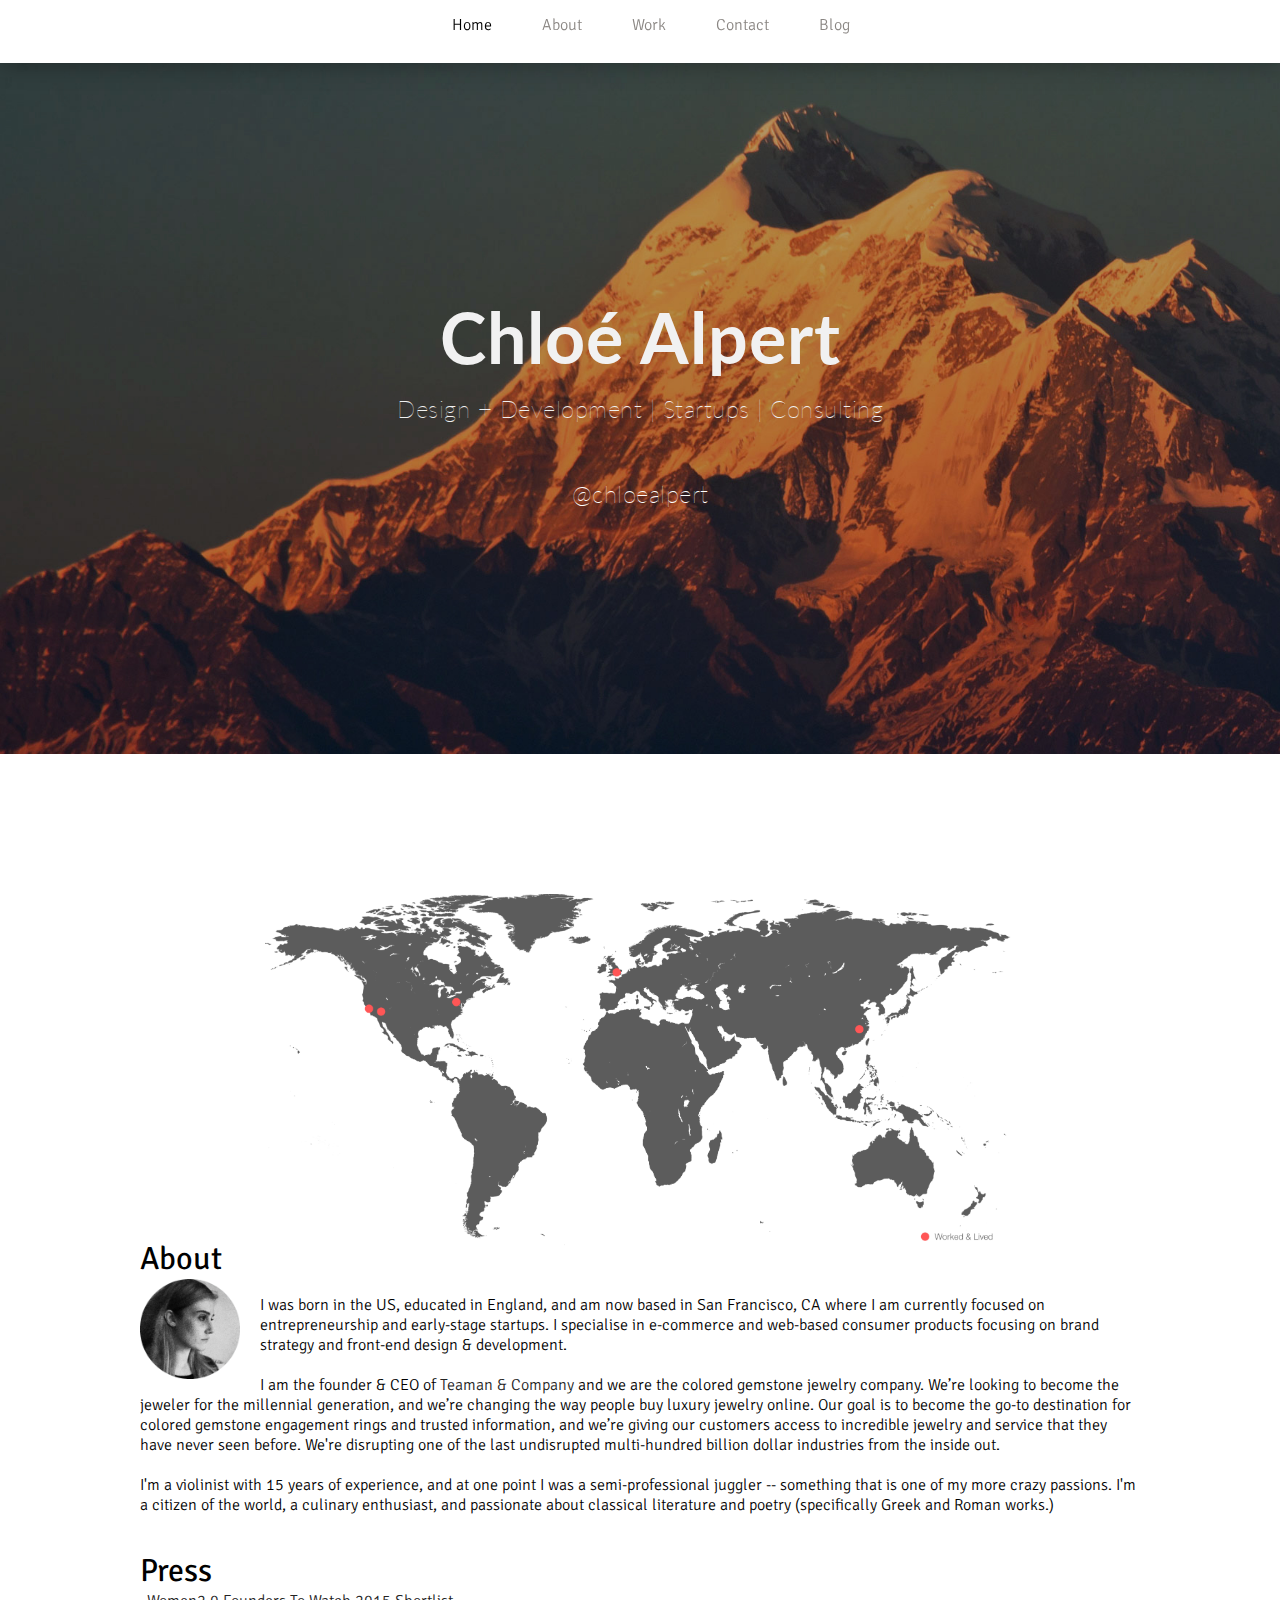
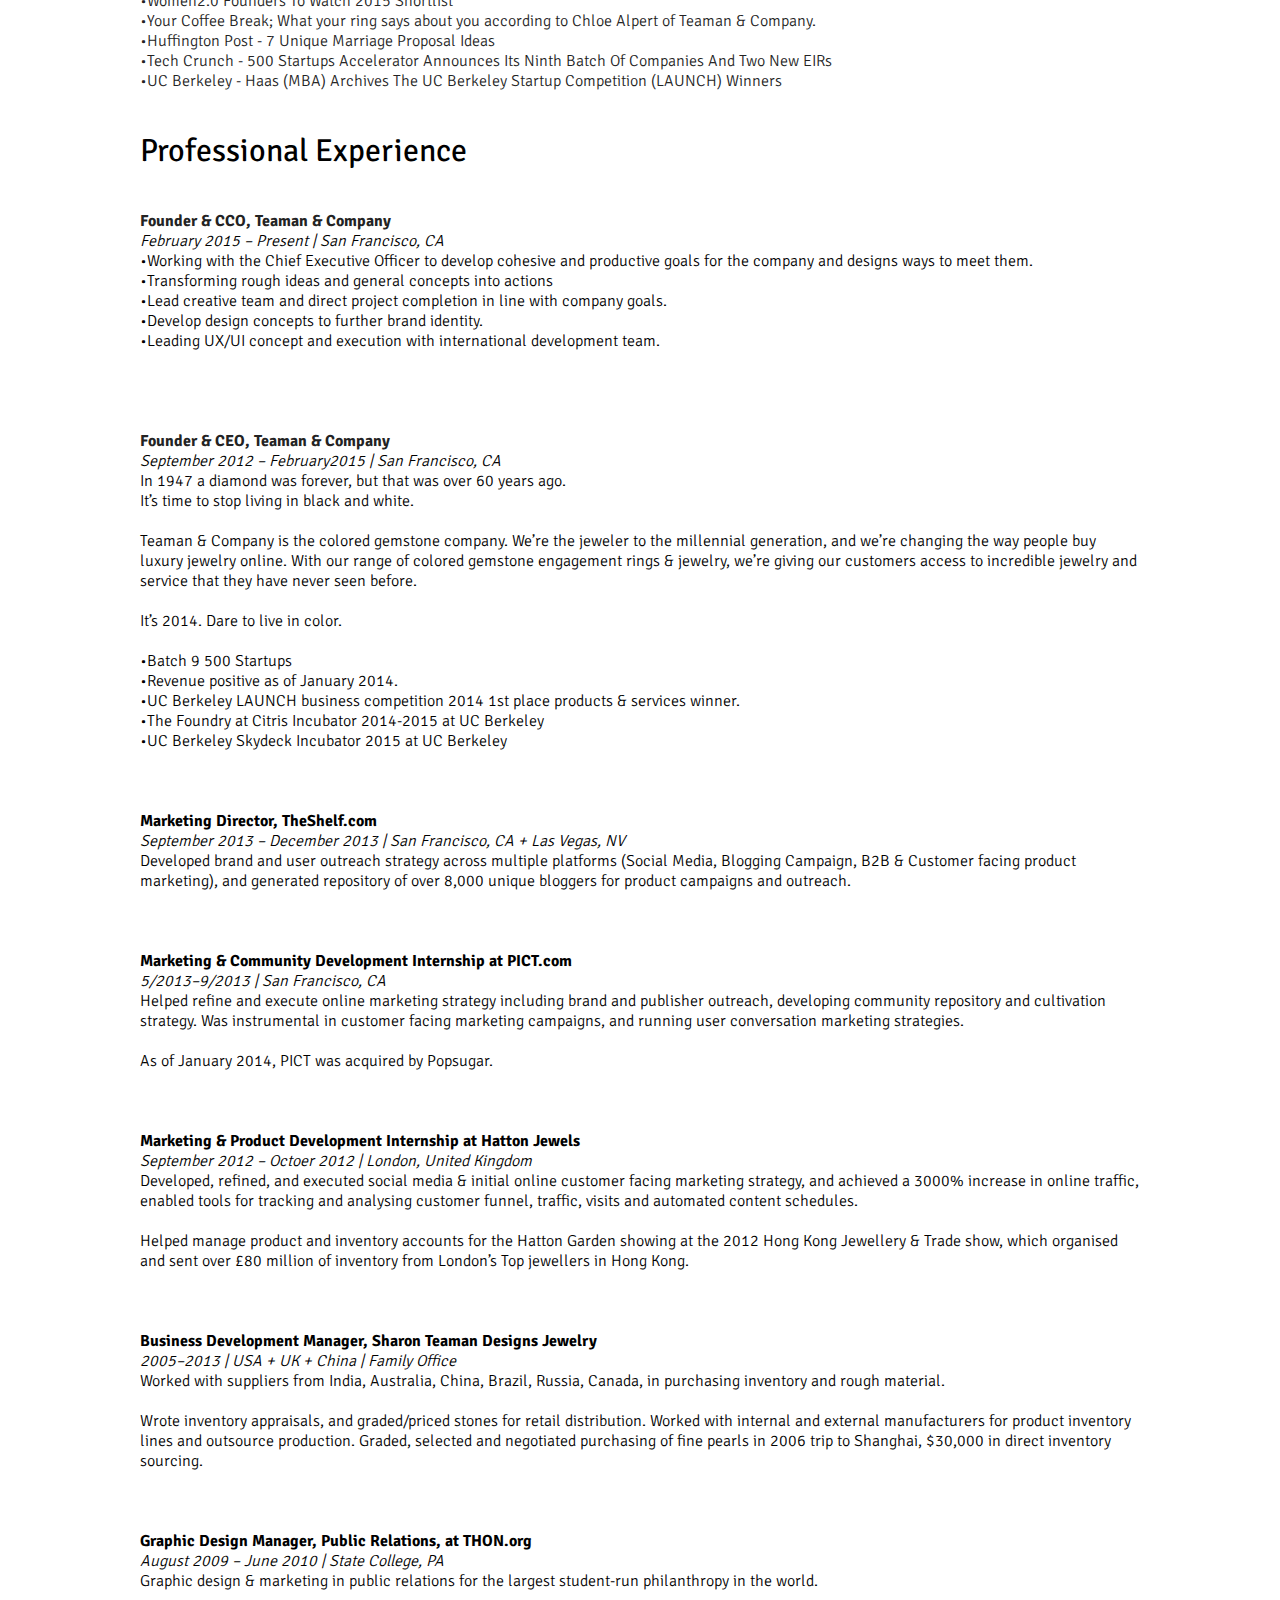
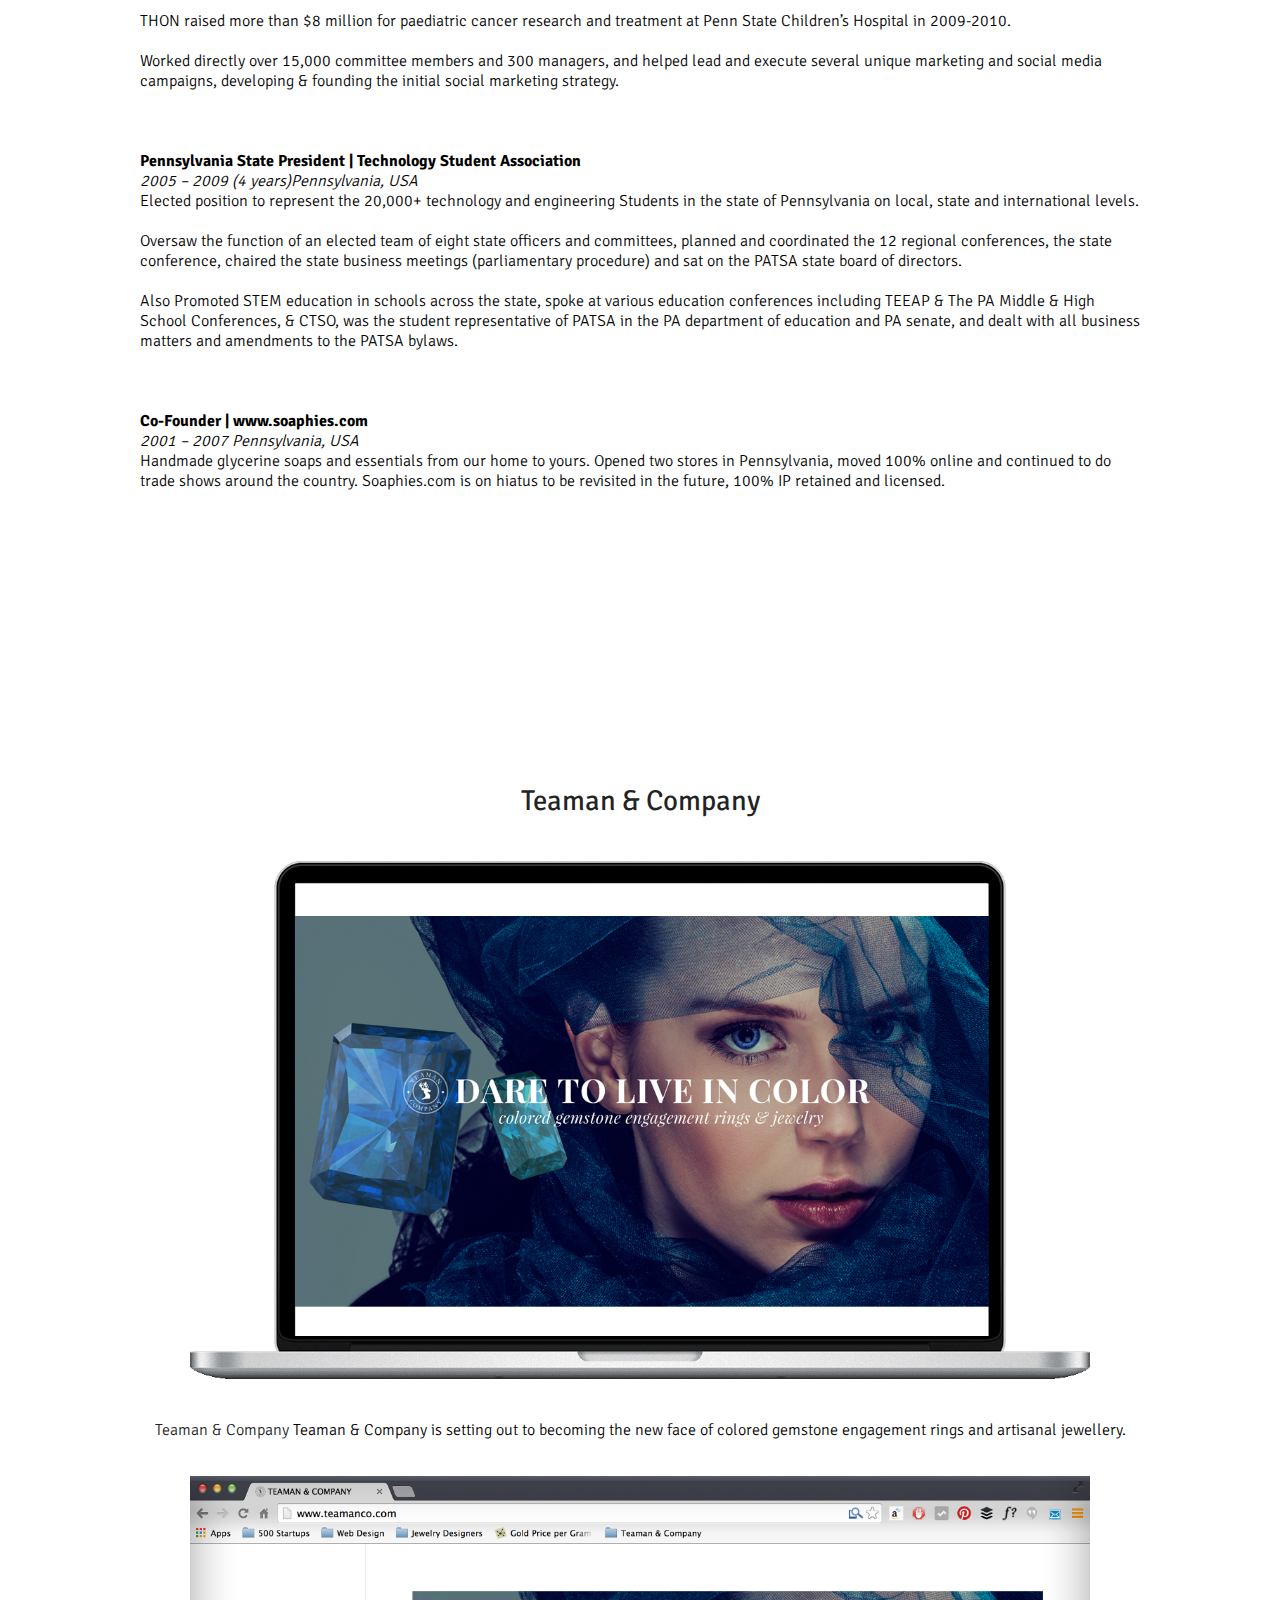
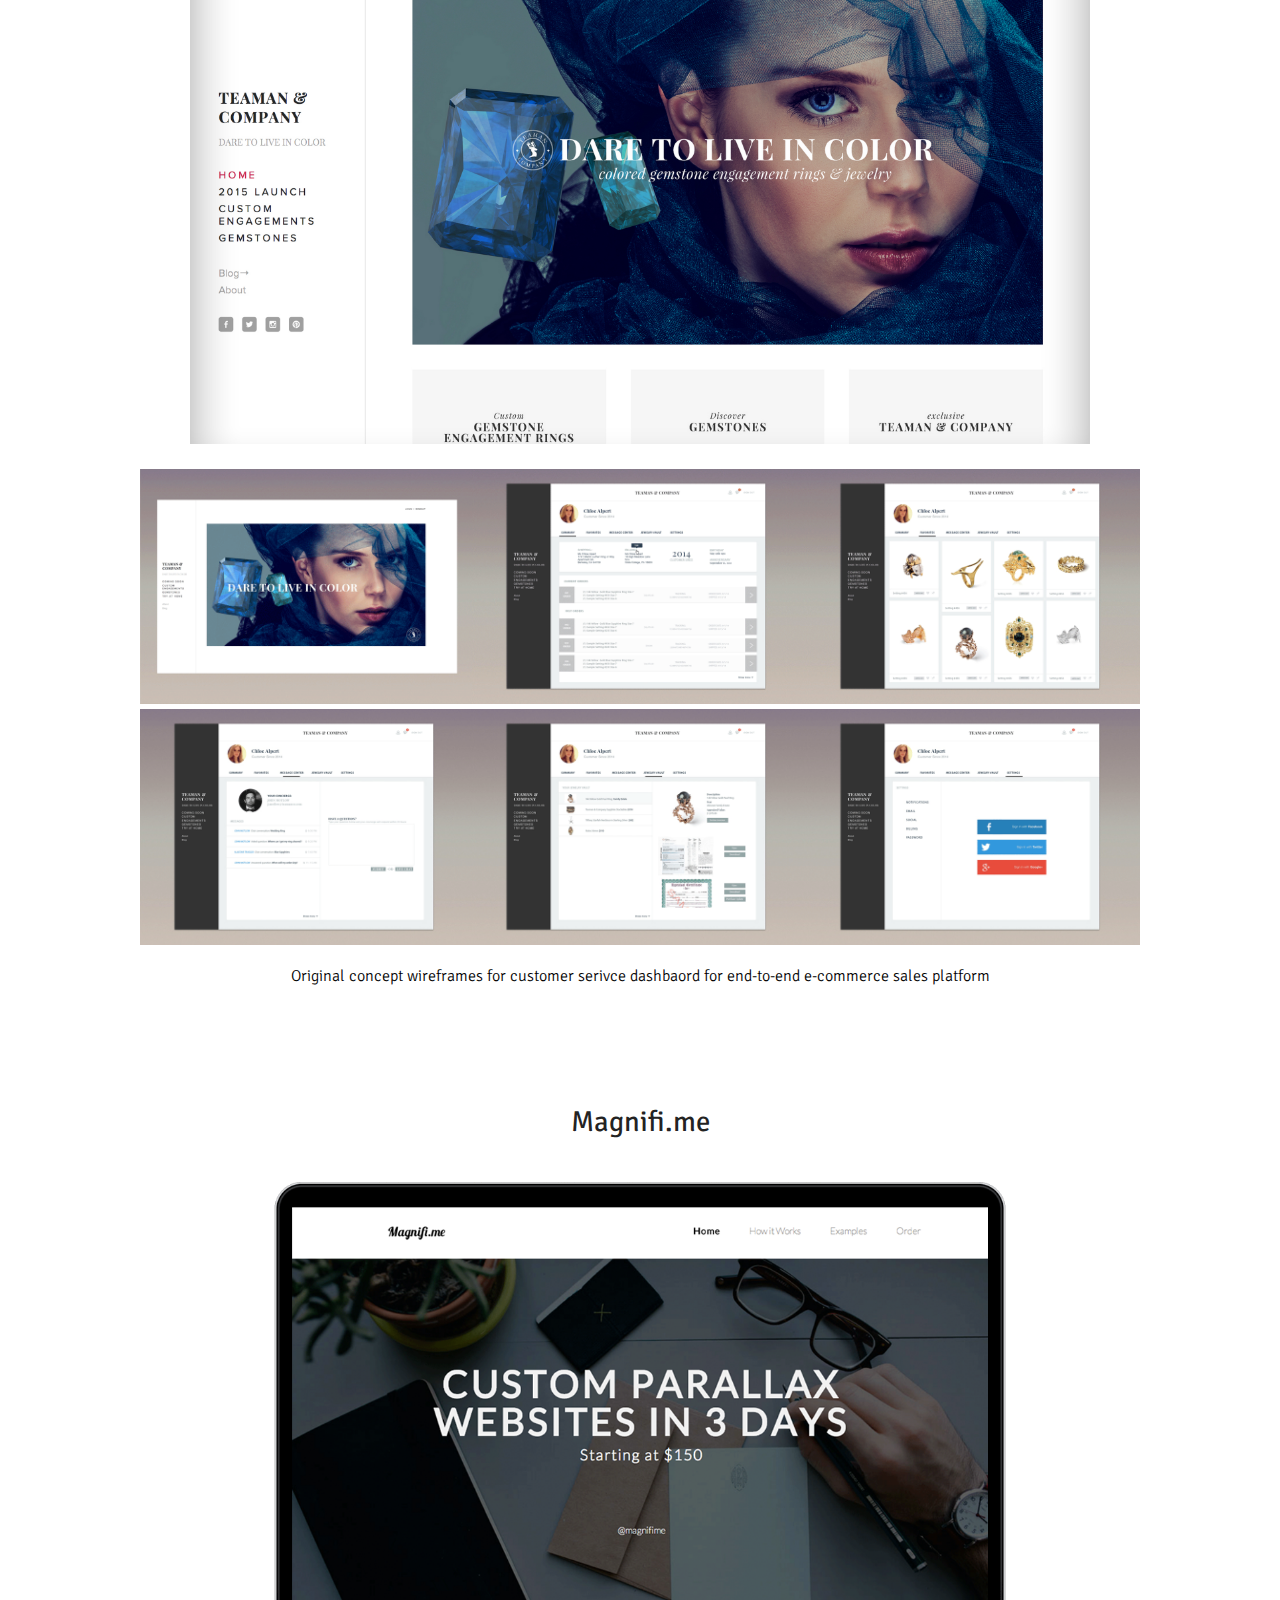
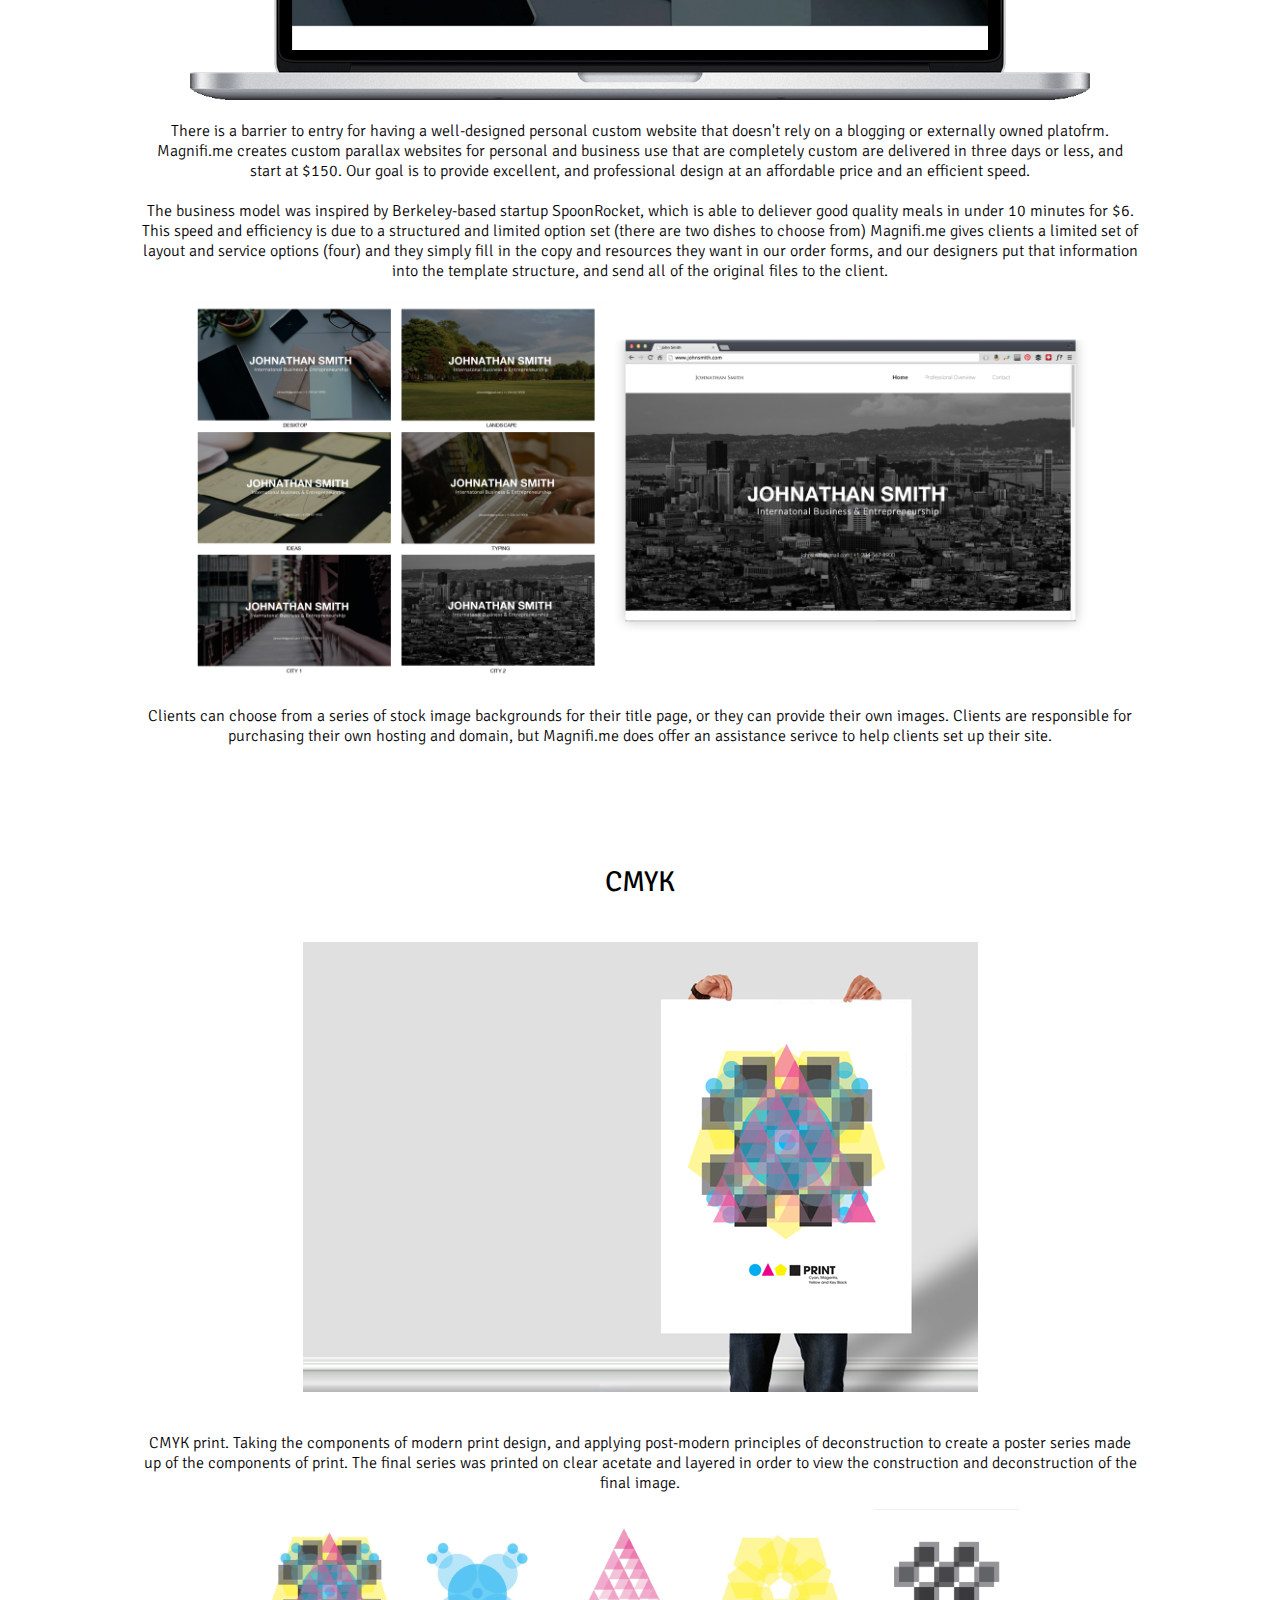
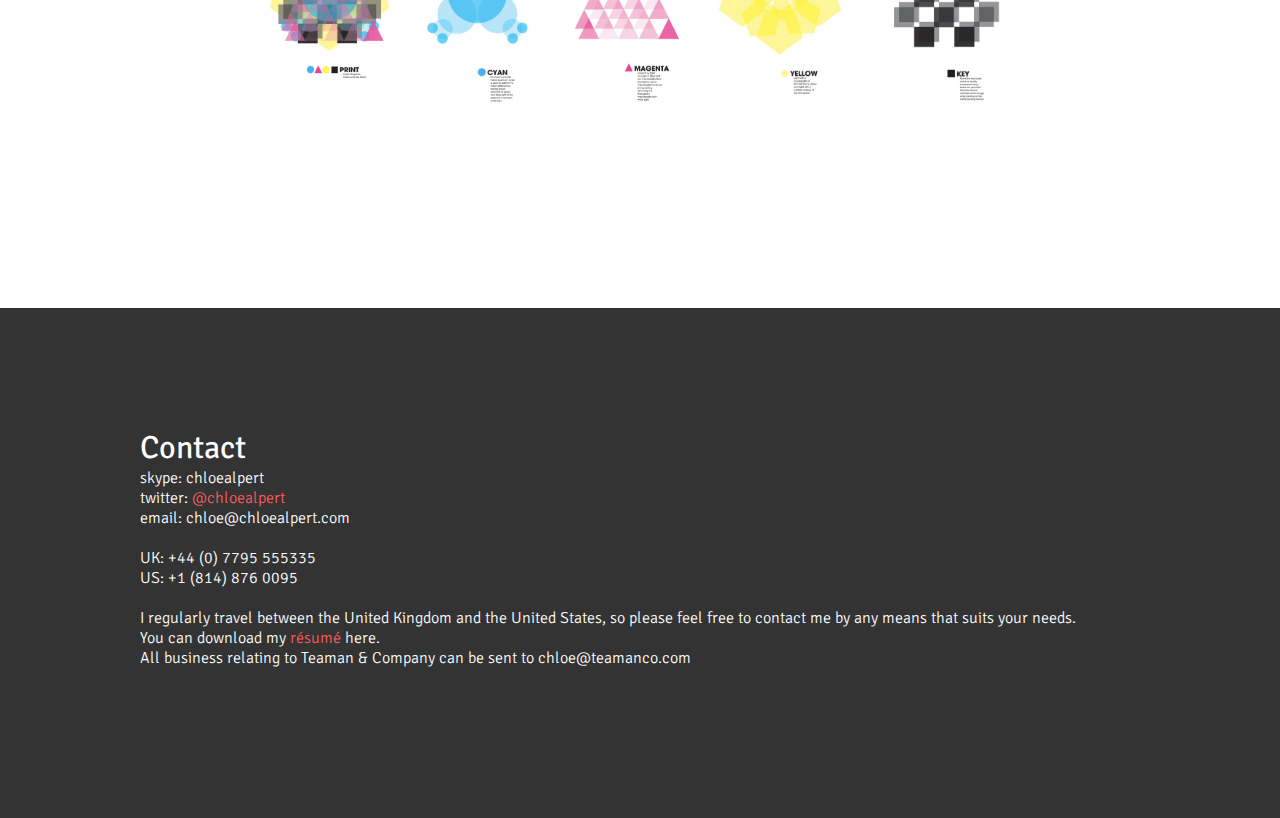
==== index.html @ 31741fdd "Lightbox" ====
<!DOCTYPE HTML>
<!--[if lt IE 7]><html class="no-js lt-ie9 lt-ie8 lt-ie7"><![endif]-->
<!--[if IE 7]><html class="no-js lt-ie9 lt-ie8"><![endif]-->
<!--[if IE 8]><html class="no-js lt-ie9"><![endif]-->
<!--[if gt IE 8]><!--><html class="no-js"><!--<![endif]-->
<head>
	<meta http-equiv="Content-Type" content="text/html; charset=utf-8"/>
	<meta name="viewport" content="width=device-width, initial-scale = 1.0, user-scalable = no">
	<title>Chloé Alpert</title>
	<meta name="description" content="Entrepreneur; Designer & E-commerce specialist in brand strategy and front-end design & development.">
	<meta name="keywords" content="HTML,CSS,XML,JavaScript,Chloe,Alpert,Designer,Entrepreneur,London,San Francisco,Teaman,Jewelry, Jewellery,Teamanco">
	<meta name="author" content="Chloe Alpert">
	<meta charset="UTF-8">
	<link rel="icon" 
      type="image/png" 
      href="http://chloealpert.com/images/favicon.png">
	<link href='http://fonts.googleapis.com/css?family=Open+Sans:400,700,600' rel='stylesheet' type='text/css'>
	<link rel="stylesheet" href="css/normalize.css" type="text/css" media="screen">
	<link rel="stylesheet" href="css/grid.css" type="text/css" media="screen">
	<link rel="stylesheet" href="css/style.css" type="text/css" media="screen">
	<!-- <link rel="stylesheet" href="css/style.min.css" type="text/css" media="screen"> -->
	<!--[if IE]><script src="http://html5shim.googlecode.com/svn/trunk/html5.js"></script><![endif]-->
	<link href='http://fonts.googleapis.com/css?family=Lato:100,300,400,' rel='stylesheet' type='text/css'>
<!--image slider bits -->
 <link href="themes/3/js-image-slider.css" rel="stylesheet" type="text/css" />
    <script src="themes/3/js-image-slider.js" type="text/javascript"></script>
    
    <style type="text/css">
        .cap  {width:190px;height:240px;display:inline-block;background:white url(images/caption1.gif) no-repeat 0 0;border-radius:4px;}
        .cap2 {background-image:url(images/caption2.gif)}
        .cap3 {background-image:url(images/caption3.gif)}
        .cap4 {background-image:url(images/caption4.gif)}
    </style>
    <script type="text/javascript">

  var _gaq = _gaq || [];
  _gaq.push(['_setAccount', 'UA-15128153-1']);
  _gaq.push(['_trackPageview']);

  (function() {
    var ga = document.createElement('script'); ga.type = 'text/javascript'; ga.async = true;
    ga.src = ('https:' == document.location.protocol ? 'https://ssl' : 'http://www') + '.google-analytics.com/ga.js';
    var s = document.getElementsByTagName('script')[0]; s.parentNode.insertBefore(ga, s);
  })();

</script>

<link href='http://fonts.googleapis.com/css?family=Signika+Negative:200,300,400,600,700' rel='stylesheet' type='text/css'>
<link href='http://fonts.googleapis.com/css?family=Lobster:400' rel='stylesheet' type='text/css'>

<!-- Lightbox script-->
<script src="js/jquery-1.11.0.min.js"></script>
	<script src="js/lightbox.min.js"></script>
	<link href="css/lightbox.css" rel="stylesheet" />
<!-- EnD lightbox-->
</head>

<!--Ryan said to make a css class to make the spaing better instead of the br bullshit-->
<div class="verticalspacer"></div>

<body>

	<div class="menu">
		<div class="container clearfix">

			<div id="logo" class="grid_3">
				<img src="images/logo.png">
			</div>

			<div id="nav" class="grid_9 omega">
				<ul class="navigation">
					<li data-slide="1">Home</li>
					<li data-slide="2">About</li>
					<li data-slide="3">Work</li>
					<li data-slide="4">Contact</li>
					<li onclick="document.location.href='http://www.chloealpert.com/blog'">Blog</li>
				</ul>
			</div>
		</div>
	</div>

			
		</div>
	<div class="slide" id="slide1" data-slide="1" data-stellar-background-ratio="0.5">
		<div class="container clearfix">
			<div id="content" class="indexslide">
				<center>
					<h1 id="fittext1">Chloé Alpert</h1>
					<h2 id="fittext1">Design + Development | Startups | Consulting </h2><br>
					<h2 style="margin-top:-60px;"><a style="color:white;" href="http://www.twitter.com/chloealpert">@chloealpert</a></h2>
				
				</center>
			</div>
		</div>
	</div>


<!-- Slide 2 -->

	<div class="slide" id="slide2" data-slide="2" data-stellar-background-ratio="0.5">
		<div class="container clearfix">
			<div id="content" class="grid_12">
				<center>
					<img src="images/chloealpertmap.gif" width="75%">
				</center>
					<h2>About</h2>
					<img style="float:left;padding-right:20px;" src="images/chloe.png" width="100px" height="auto"/>
					<p>I was born in the US, educated in England, and am now based in San Francisco, CA where I am currently focused on entrepreneurship and early-stage startups. I specialise in e-commerce and web-based consumer products focusing on brand strategy and front-end design & development.  

						<br></br>I am the founder & CEO of <a href="www.teamanco.com">Teaman & Company</a> and we are the colored gemstone jewelry company.  We’re looking to become the jeweler for the millennial generation, and we’re changing the way people buy luxury jewelry online.  Our goal is to become the go-to destination for colored gemstone engagement rings and trusted information, and we’re giving our customers access to incredible jewelry and service that they have never seen before. We're disrupting one of the last undisrupted multi-hundred billion dollar industries from the inside out.

					<br></br>

					I'm a violinist with 15 years of experience, and at one point I was a semi-professional juggler -- something that is one of my more crazy passions. I'm a citizen of the world, a culinary enthusiast, and passionate about classical literature and poetry (specifically Greek and Roman works.) 
					</p>

					<br></br>
					
					<h2> Press </h2>
			
					<a href="http://women2.com/2015/01/22/votes-see-results-founders-watch-nominations/">•Women2.0 Founders To Watch 2015 Shortlist</a><br>
					<a href="http://www.yourcoffeebreak.co.uk/pillow-talk/26338749175/what-your-ring-says-about-you-according-to-chloe-alpert-of-teaman-company-2/">•Your Coffee Break; What your ring says about you according to Chloe Alpert of Teaman & Company.</a><br>
					<a href="http://www.huffingtonpost.com/simone-collins/seven-unique-marriage-pro_b_6180344.html">•Huffington Post - 7 Unique Marriage Proposal Ideas</a><br>
					<a href="http://techcrunch.com/2014/04/30/500-startups-accelerator-batch-9/">•Tech Crunch - 500 Startups Accelerator Announces Its Ninth Batch Of Companies And Two New EIRs</a><br>
					<a href="http://innovation-archives.berkeley.edu/Lester/news/mail/2014/launch-winners-2014-v3.html">•UC Berkeley - Haas (MBA) Archives The UC Berkeley Startup Competition (LAUNCH) Winners</a>

					<br></br>
					<br></br>
			
					<h2> Professional Experience </h2>

						<br></br>

						<b><a href="www.teamanco.com">Founder & CCO, Teaman & Company</a></b><br>
						<i>February 2015 – Present | San Francisco, CA<br></i>
						•Working with the Chief Executive Officer to develop cohesive and productive goals for the company and designs ways to meet them.<br>
						•Transforming rough ideas and general concepts into actions<br>
						•Lead creative team and direct project completion in line with company goals.<br>
						•Develop design concepts to further brand identity.<br>
						•Leading UX/UI concept and execution with international development team.<br>

								<br></br> 
								<br></br>						


						<b><a href="www.teamanco.com">Founder & CEO, Teaman & Company</a></b><br>
						<i>September 2012 – February2015 | San Francisco, CA<br></i>
						In 1947 a diamond was forever, but that was over 60 years ago. 
						<br>It’s time to stop living in black and white.

						<br></br>Teaman & Company is the colored gemstone company.  We’re the jeweler to the millennial generation, and we’re changing the way people buy luxury jewelry online. With our range of colored gemstone engagement rings & jewelry, we’re giving our customers access to incredible jewelry and service that they have never seen before.

						<br></br>It’s 2014. Dare to live in color.<br></br>

						•Batch 9 500 Startups<br>
						•Revenue positive as of January 2014.<br>
						•UC Berkeley LAUNCH business competition 2014 1st place products & services winner.<br>
						•The Foundry at Citris Incubator 2014-2015 at UC Berkeley<br>
						•UC Berkeley Skydeck Incubator 2015 at UC Berkeley

								<br></br> 
								<br></br>


						<b>Marketing Director, TheShelf.com</b><br>
						<i>September 2013 – December 2013 | San Francisco, CA + Las Vegas, NV<br></i>
						Developed brand and user outreach strategy across multiple platforms (Social Media, Blogging Campaign, B2B & Customer facing product marketing), and generated repository of over 8,000 unique bloggers for product campaigns and outreach.

						<br></br>
						<br></br>

						<b>Marketing & Community Development Internship at PICT.com</b><br>
						<i>5/2013–9/2013 | San Francisco, CA<br></i>
						Helped refine and execute online marketing strategy including brand and publisher outreach, developing community repository and cultivation strategy.  Was instrumental in customer facing marketing campaigns, and running user conversation marketing strategies.<br></br> 

						As of January 2014, PICT was acquired by Popsugar.

						<br></br>
						<br></br>

						<b>Marketing & Product Development Internship at Hatton Jewels</b><br>
						<i>September 2012 – Octoer 2012 | London, United Kingdom<br> </i>
						Developed, reﬁned, and executed social media & initial online customer facing marketing strategy, and achieved a 3000% increase in  online trafﬁc, enabled tools for tracking and analysing customer funnel, trafﬁc, visits and automated content schedules. <br></br>

						Helped manage product and inventory accounts for the Hatton Garden showing at the 2012 Hong Kong Jewellery & Trade show, which organised and sent over £80 million of inventory from London’s Top jewellers in Hong Kong. 

						<br></br>
						<br></br>

						<b>Business Development Manager, Sharon Teaman Designs Jewelry</b><br>
						<i>2005–2013 | USA + UK + China | Family Office</i><br>
						Worked with suppliers from India, Australia, China, Brazil, Russia, Canada, in purchasing inventory and rough material.		<br></br>
						Wrote inventory appraisals, and graded/priced stones for retail distribution.
						Worked with internal and external manufacturers for product inventory lines and outsource production.		
						Graded, selected and negotiated purchasing of fine pearls in 2006 trip to Shanghai, $30,000 in direct inventory sourcing.


						<br></br>
						<br></br>

						<b>Graphic Design Manager, Public Relations, at THON.org</b><br>
						<i>August 2009 – June 2010 | State College, PA<br></i>
						Graphic design & marketing in public relations for the largest student-run philanthropy in the world.	<br></br> 

						THON raised more than $8 million for paediatric cancer research and treatment at Penn State Children’s Hospital in 2009-2010. 	<br></br>

						Worked directly over 15,000 committee members and 300 managers, and helped lead and execute several unique marketing and social media campaigns, developing & founding the initial social marketing strategy. 



					<br></br>
					<br></br>

						<b>Pennsylvania State President | Technology Student Association</b><br>
						<i>2005 – 2009 (4 years)Pennsylvania, USA<br></i>
						Elected position to represent the 20,000+ technology and engineering Students in the state of Pennsylvania on local, state and international levels. 	<br></br>

						Oversaw the function of an elected team of eight state officers and committees, planned and coordinated the 12 regional conferences, the state conference, chaired the state business meetings (parliamentary procedure) and sat on the PATSA state board of directors.	<br></br> 

						Also Promoted STEM education in schools across the state, spoke at various education conferences including TEEAP & The PA Middle & High School Conferences, & CTSO, was the student representative of PATSA in the PA department of education and PA senate, and dealt with all business matters and amendments to the PATSA bylaws.	

						<br></br>
					<br></br>

						<b>Co-Founder | www.soaphies.com</b><br>
						<i>2001 – 2007 Pennsylvania, USA<br></i>
						Handmade glycerine soaps and essentials from our home to yours. Opened two stores in Pennsylvania, moved 100% online and continued to do trade shows around the country.  Soaphies.com is on hiatus to be revisited in the future, 100% IP retained and licensed.	<br></br>



			</div>
		</div>
	</div>

<!-- Slide 3 -->

	<div class="slide" id="slide3" data-slide="3" data-stellar-background-ratio="0.5">
		<div class="container clearfix">
			<div id="content" class="grid_12">
				<div>
					<center>
						<h2> <a href="http://www.teamanco.com/">Teaman & Company</a> </h2>
							<br></br>
								<img src="images/p1.png" width="90%">
									<br></br>
									<p> <a href="www.teamanco.com">Teaman & Company</a> Teaman & Company is setting out to becoming the new face of colored gemstone engagement rings and artisanal jewellery. </p>	<br>
									<img src="images/teamanco.jpg" width="90%"><br></br>
										<div class="image-set">
					<a class="example-image-link" href="images/awireframe1.gif" data-lightbox="example-set" data-title="Page 1"><img class="example-image" src="images/awireframe1.gif" alt=""/></a>
					<a class="example-image-link" href="images/awireframe2.gif" data-lightbox="example-set" data-title="Page 2"><img class="example-image" src="images/awireframe2.gif" alt="" /></a>

									
									<p> Original concept wireframes for customer serivce dashbaord for end-to-end e-commerce sales platform</p>
									</div>
									

					</center>	
				</div>
<br></br>
<br></br>
<br></br>
				<div>
					<center>
						<h2> <a href="http://www.magnifi.me/">Magnifi.me</a>  </h2>
							<br></br>
							<img src="images/p2.png" width="90%">
								<p> There is a barrier to entry for having a well-designed personal custom website that doesn't rely on a blogging or externally owned platofrm. Magnifi.me creates custom parallax websites for personal and business use that are completely custom are delivered in three days or less,  and start at $150. Our goal is to provide excellent, and professional design at an affordable price and an efficient speed. <br> </br>

								 The business model was inspired by Berkeley-based startup SpoonRocket, which is able to deliever good quality meals in under 10 minutes for $6.  This speed and efficiency is due to a structured and limited option set (there are two dishes to choose from) Magnifi.me gives clients a limited set of layout and service options (four) and they simply fill in the copy and resources they want in our order forms, and our designers put that information into the template structure, and send all of the original files to the client.</p>
							<img src="images/p2a.png" width="90%">	
							<p> Clients can choose from a series of stock image backgrounds for their title page, or they can provide their own images.  Clients are responsible for purchasing their own hosting and domain, but Magnifi.me does offer an assistance serivce to help clients set up their site.</p>
					</center>	
				</div>
<br></br>
<br></br>
<br></br>
				<div>
					<center>
						<h2> CMYK </h2>
						<br></br>
						<img src="images/p2a.jpg">
							<br></br>
							<p> CMYK print.  Taking the components of modern print design, and applying post-modern principles of deconstruction to create a poster series made up of the components of print. The final series was printed on clear acetate and layered in order to view the construction and deconstruction of the final image. </p>	
					  	<img width="80%" src="images/p2all.jpg" >	
					</center>	
				</div>

			</div>
		</div>
	</div>



<!-- Slide 4 -->

	<div class="slide" id="slide4" data-slide="4" data-stellar-background-ratio="0.5">
		<div class="container clearfix">
			<div id="content" class="grid_12">
				<h2>Contact</h2>
				skype: chloealpert<br>
				twitter: <a href="http://www.twitter.com/chloealpert/">@chloealpert</a><br>
				email: chloe@chloealpert.com<br></br>
				UK: +44 (0) 7795 555335 <br>
				US: +1 (814) 876 0095<br></br>
				I regularly travel between the United Kingdom and the United States, so please feel free to contact me by any means that suits your needs.<br>
				You can download my <a href="http://www.chloealpert.com/RESUME.pdf">résumé</a> here. <br>
				All business relating to Teaman & Company can be sent to chloe@teamanco.com				
			</div>
		</div>
	</div>

	<script type="text/javascript" src="http://ajax.googleapis.com/ajax/libs/jquery/1.7.2/jquery.min.js"></script>
	<script type="text/javascript" src="js/jquery.stellar.min.js"></script>
	<script type="text/javascript" src="js/waypoints.min.js"></script>
	<script type="text/javascript" src="js/jquery.easing.1.3.js"></script>
	<script type="text/javascript" src="js/scripts.js"></script>
	<script src="http://ajax.googleapis.com/ajax/libs/jquery/1/jquery.min.js"></script>
 	<script src="jquery.fittext.js"></script>
	<script type="text/javascript">
		$("#fittext1").fitText();
		$("#fittext2").fitText(1.2);
		$("#fittext3").fitText(1.1, { minFontSize: '50px', maxFontSize: '75px' });
	</script>
	<!-- <script type="text/javascript" src="js/scripts.min.js"></script> -->


</body>
</html>
---- css/grid.css ----
/* Computer */
.grid_1 { width: 6.5%; } 
.grid_2 { width: 15%; } 
.grid_3 { width: 23.5%; } 
.grid_4 { width: 32%; } 
.grid_5 { width: 40.5%; }
.grid_6 { width: 49%; } 
.grid_7 { width: 57.5%; } 
.grid_8 { width: 66%; } 
.grid_9 { width: 74.5%; } 
.grid_10 { width: 83%; } 
.grid_11 { width: 91.5%; } 
.grid_12 { width: 100%; } 

.grid_1,
.grid_2,
.grid_3,
.grid_4,
.grid_5,
.grid_6,
.grid_7,
.grid_8,
.grid_9,
.grid_10,
.grid_11,
.grid_12 {
	margin: 0 2% 1% 0;
	float: left;
	display: block;
}

.alpha{margin-left:0;}
.omega{margin-right:0;}

.container{
	width: 90%; /*width: 1000px;*/
	max-width: 1000px;
	margin: auto;
	
}



.clear{clear:both;display:block;overflow:hidden;visibility:hidden;width:0;height:0}.clearfix:after{clear:both;content:' ';display:block;font-size:0;line-height:0;visibility:hidden;width:0;height:0}* html .clearfix,*:first-child+html .clearfix{zoom:1}




/* Mobile */
@media screen and (max-width : 480px) {

.grid_1,
.grid_2,
.grid_3,
.grid_4,
.grid_5,
.grid_6,
.grid_7,
.grid_8,
.grid_9,
.grid_10,
.grid_11,
.grid_12 {
	width:100%;
}

}
---- css/style.css ----
/* Global */

body {
	font-family: 'Signika Negative', sans-serif;
	font-weight: 100;
	font-size: 1.0em;
	color: #8a8683;
	background-color:#ffffff;
}
img {
	max-width: 100%;
}
a:link {
	color: #232323;
	text-decoration: none;

}

a:visited {
	color: #666666;
	text-decoration: none;
}

a:hover {
	color: #f40c53;
	text-decoration: none;
}

p{
	color:black;
}








/* Navigation */

.menu {
	position:fixed;
	top:0px;
	width:100%; 
	height:7%; 
	background-color:#ffffff;
	z-index:100;
  -moz-box-shadow:0px 2px 25px rgba(0,0,0,0.3);
-webkit-box-shadow:0px 2px 25px rgba(0,0,0,0.3);
box-shadow:0px 2px 25px rgba(0,0,0,0.3);

}
#logo {
	display:none;
	/*
	text-align: center;
	margin: 10px 0;*/
}
#nav {
	text-align: right;
	margin: 15px 0px 0px -35px;
}
.navigation{
	float: right;
	list-style: none;
	margin: 0;
}
.navigation li{
	float: left;
	padding:0 0 0 50px;
}
.navigation li:hover{
	cursor:pointer;
	color: #000000;
}

.navigation .active{
	cursor:pointer;
	color: #000000;
	
}




/* General Slides */ 

.slide{
	background-attachment: fixed;
	width:100%;
	height:auto;
	position: relative;
	padding:140px 0;
}



/* Slide 1 */ 

#slide1{
	
  background:url('../images/rocks1.jpg') no-repeat left center fixed; 
  -webkit-background-size: cover;
  -moz-background-size: cover;
  -o-background-size: cover;
  background-size: cover;
}


#slide1 h1 {
			font-family: "lato" ,sans-serif;
			text-align: center;
			color:#f1f1f1;
			font-size: 70px;
			letter-spacing: 1px;
			font-weight:700;
			display: block;
			margin: 30% auto 5%;
			position:relative;
			margin-top:155px;
			font-style: bold;

	
}
#slide1 h2 {
	font-family: "lato" ,sans-serif;
	font-size: 1.5em;
	color: #f1f1f1;
	line-height: 0px;
	padding-bottom:20px;
	font-weight: 100;
	margin-bottom:10%;
	margin-top:-25px;
	padding-top:5px;
	letter-spacing: .5px;
}





/* Slide 2 */ 

#slide2{
	
	background-color:#ffffff;
	color:#000000;
	font-weight: 300;
}
#slide2 h1 {
	font-size: 3.8em;
	letter-spacing: -3px;
	line-height: 0px;
	color:#ffffff;
	font-weight: 700;
}
#slide2 h2 {
	font-size: 2em;
	color: #000000;
	line-height: 0px;
	padding-bottom:20px;
	font-weight: 400;
}




/* Slide 3 */ 

#slide3{
	background-color:#fff;
	color:#000000;
	font-weight: 300;
}
#slide3 h1 {
	font-size: 3.8em;
	letter-spacing: -3px;
	line-height: 0px;
	color:#000;
	font-weight: 700;
}
#slide3 h2 {
	font-size: 1.8em;
	color: #000;
	line-height: 0px;
	padding-bottom:20px;
	font-weight: 400;
}
#test{
	background-color:#bde2df;
	color:#ffffff;
	text-align:center;
	font-size: 2em;
	font-weight: 400;
}







/* Slide 4 */

#slide4{
	
	background-color:#333333;
	color:#ffffff;
}
#slide4 h1 {
	font-size: 3.8em;
	letter-spacing: -3px;
	line-height: 0px;
	color:#ffffff;
	font-weight: 700;
}
#slide4 h2 {
	font-size: 2em;
	color: #ffffff;
	line-height: 0px;
	padding-bottom:20px;
	font-weight: 400;
}

#slide4 a{
	color:#ff5c5c;
}





/* Tablet */
@media screen and (max-width: 1024px) {

#logo {
	width: 100%;
	text-align: center;
}

#nav {
	width:100%;
	text-align:center;
	margin:10px 0;
}

.navigation{
	width: 100%;
	float: center;
	list-style: none;
	margin: 0;
	padding:0px 0 0 0;
}

.navigation li{
	float: left;
	width:20%;
	padding: 4px 0 0 0;
}

.slide{
	background-attachment: fixed;
	width:100%;
	position: relative;
	padding:150px 0;
}

#decorative {
	display:none;
}

#content {
	text-align:center;
	width:100%;
}

#slide1 h1 {
	line-height: 1em;
}
#slide1 h2 {
	line-height: 1em;
}
#slide2 h1 {
	line-height: 1em;
}
#slide2 h2 {
	line-height: 1em;
}
#slide3 h1 {
	line-height: 1em;
}
#slide3 h2 {
	line-height: 1em;
}
#slide4 h1 {
	line-height: 1em;
}
#slide4 h2 {
	line-height: 1em;
}

}




/* Mobile */
@media screen and (max-width: 480px) {

#logo {
	width: 100%;
	text-align: center;
}

#nav {
	width:100%;
	margin:5px 0;
}

.navigation{
	width: 100%;
	float: left;
	list-style: none;
	margin: 7px 0 0 0;
	padding:0;
}

.navigation li{
	float: left;
	width:20%;
}

.slide{
	background-attachment: fixed;
	width:100%;
	position: relative;
	padding:150px 0;
}


#slide1 h1 {
	line-height: 1em;
	padding-bottom: 20px;
}
#slide1 h2 {
	line-height: 1em;
}
#slide2 h1 {
	line-height: 1em;
}
#slide2 h2 {
	line-height: 1em;
}
#slide3 h1 {
	line-height: 1em;
}
#slide3 h2 {
	line-height: 1em;
}
#slide4 h1 {
	line-height: 1em;
}
#slide4 h2 {
	line-height: 1em;
}


}

@media (max-width: 700px) {
	#slide1{background:#222222;}
	#content{margin-top: -150px;}
}
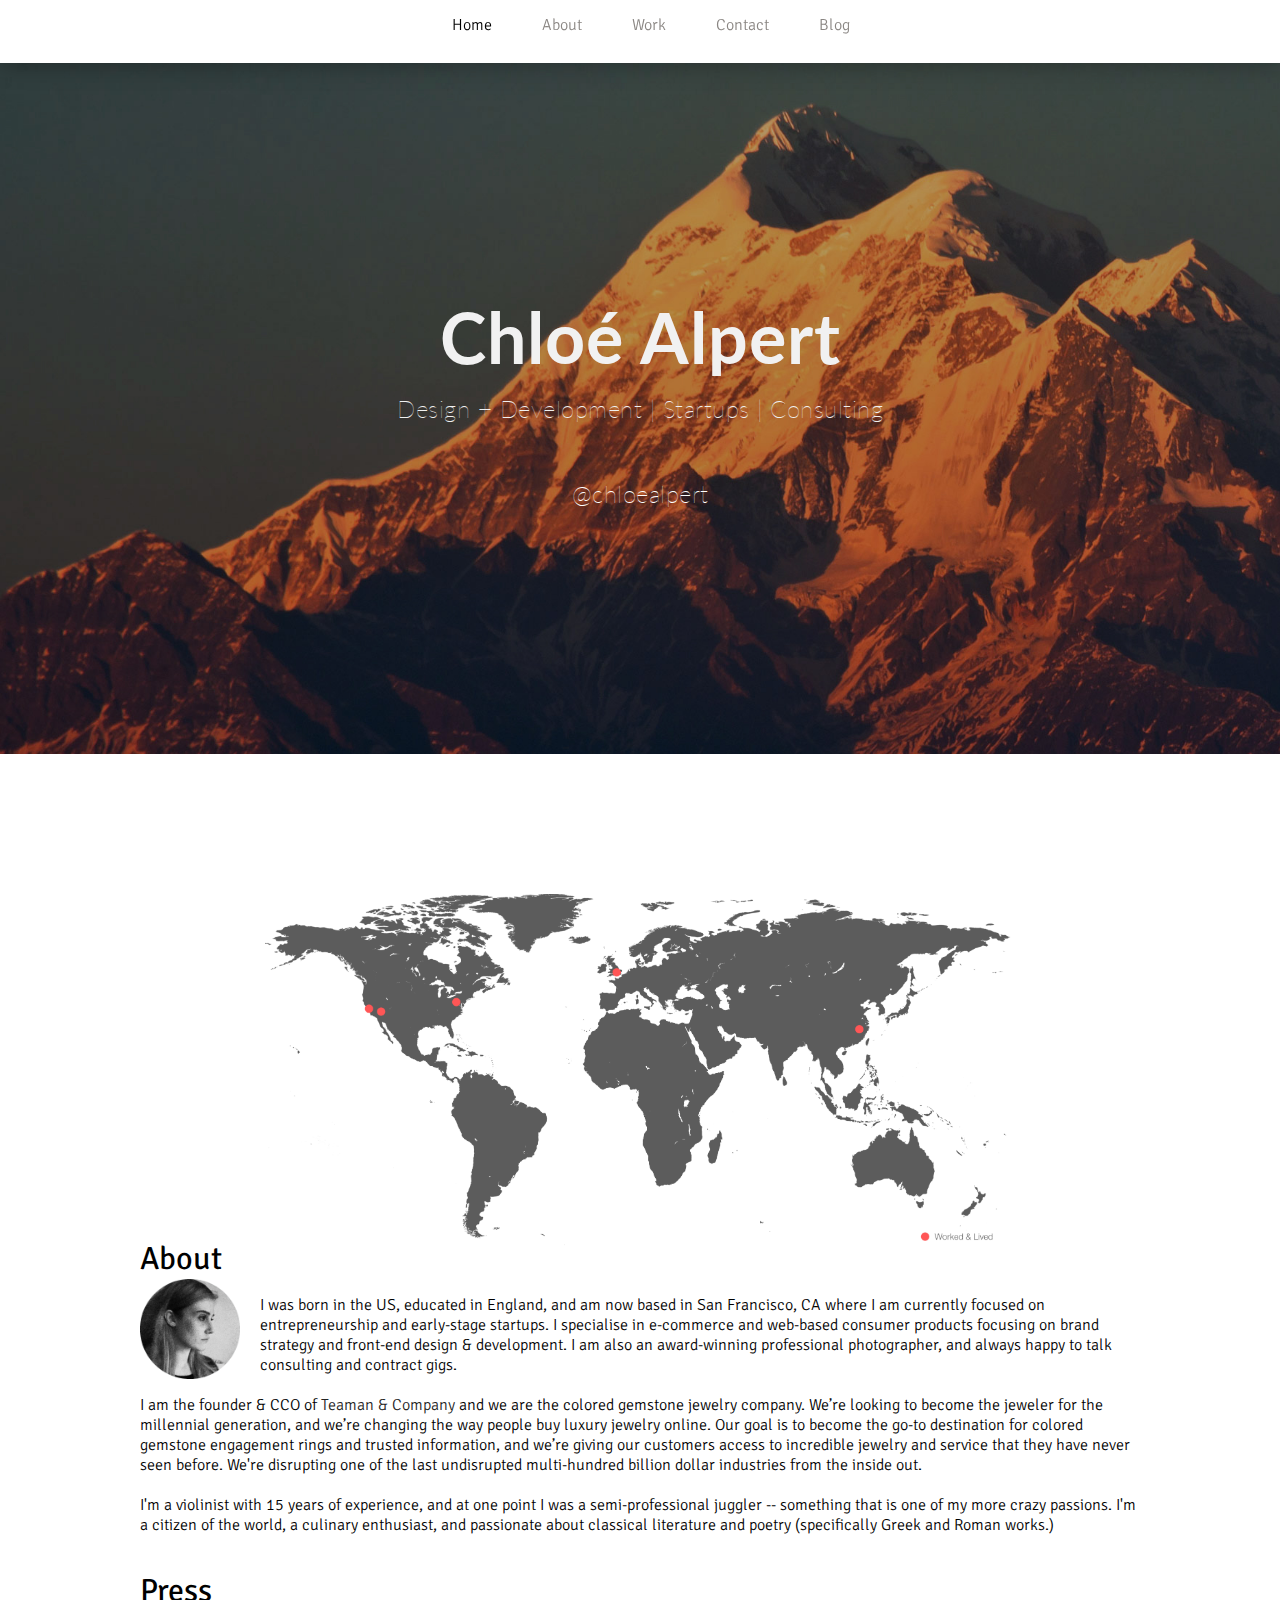
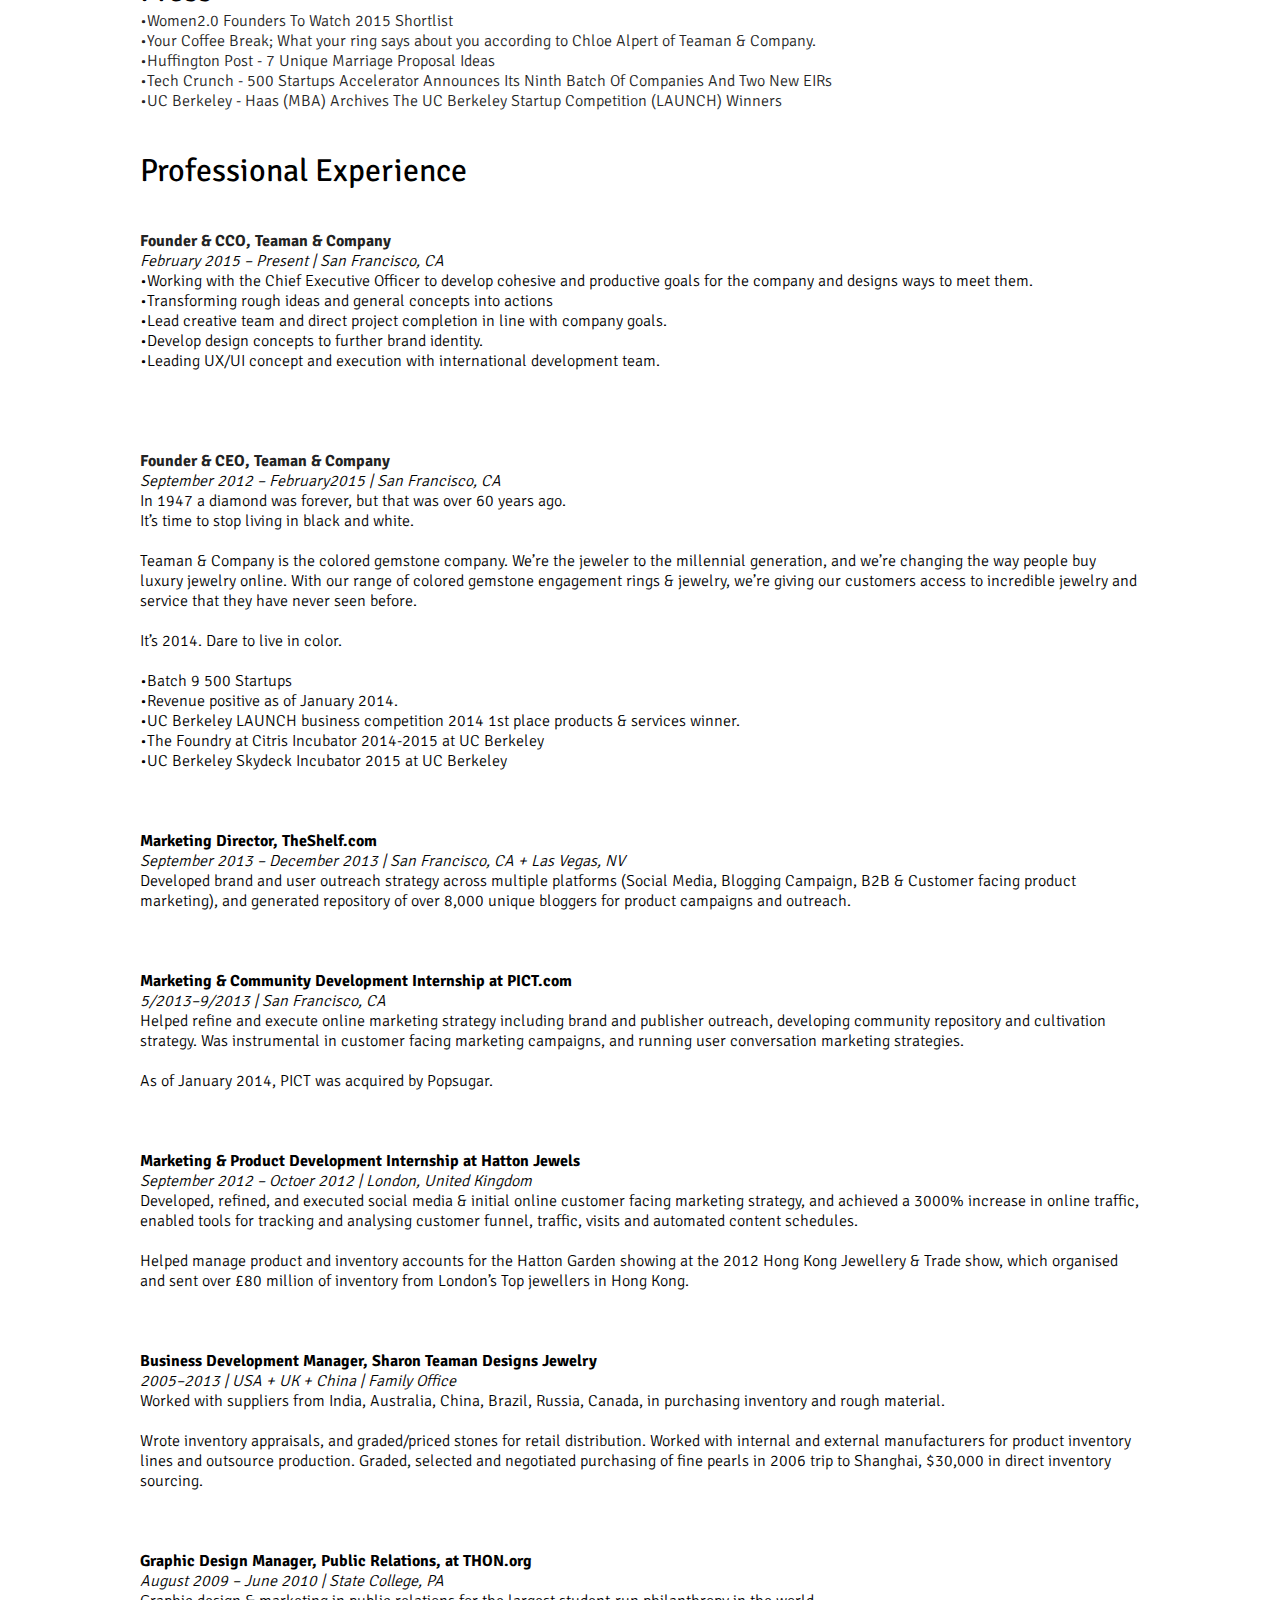
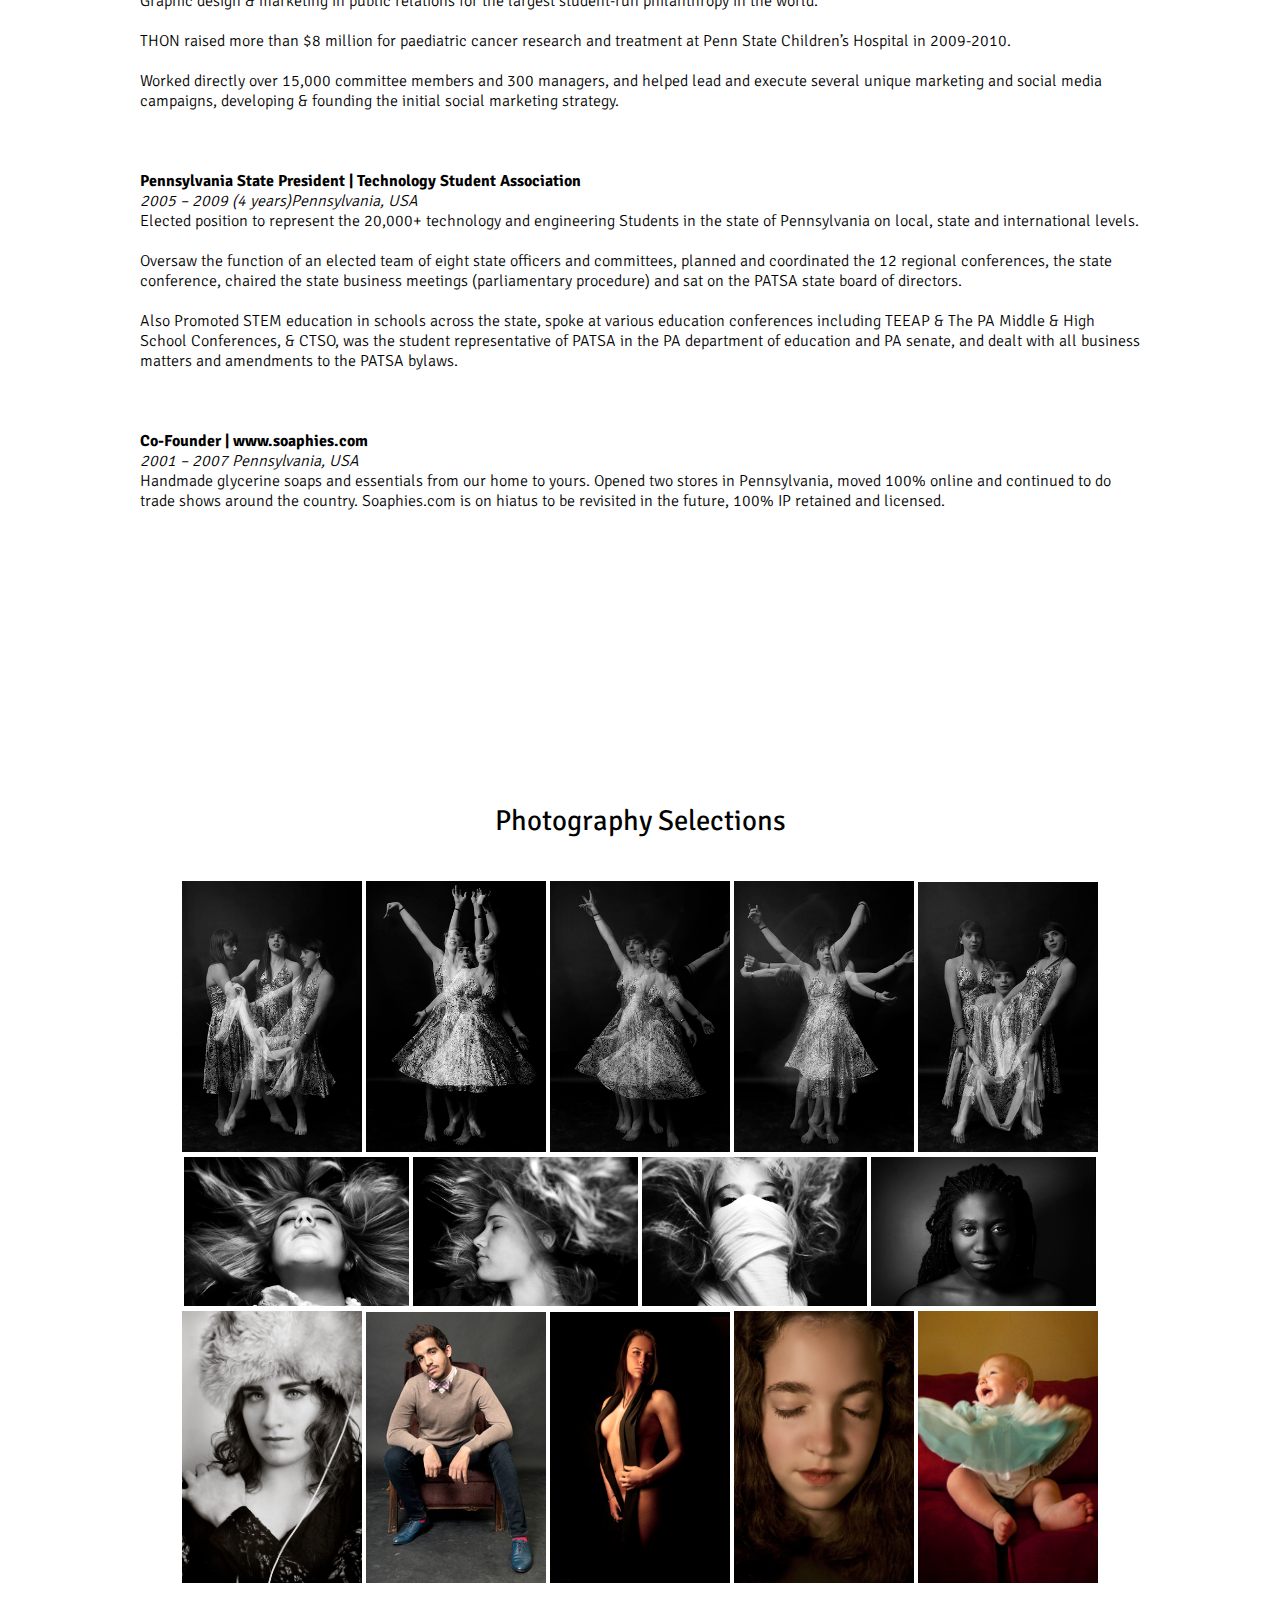
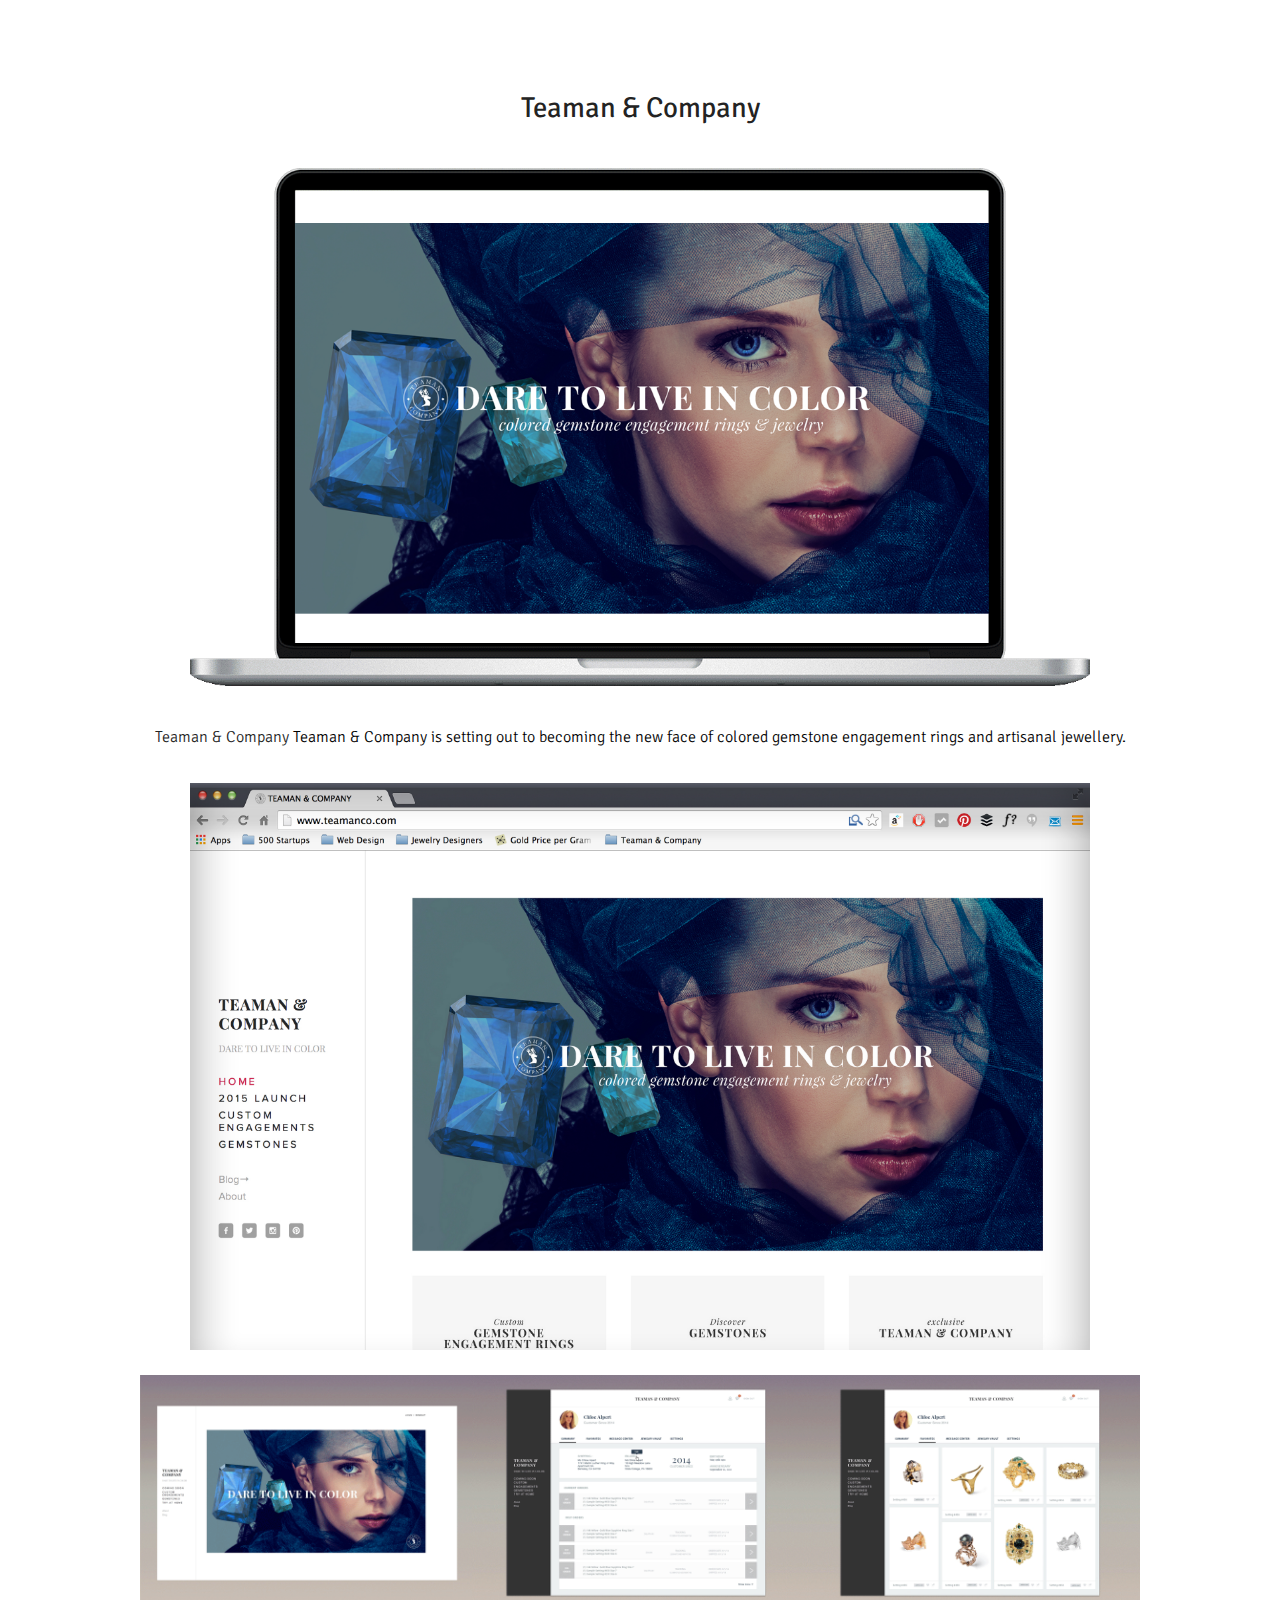
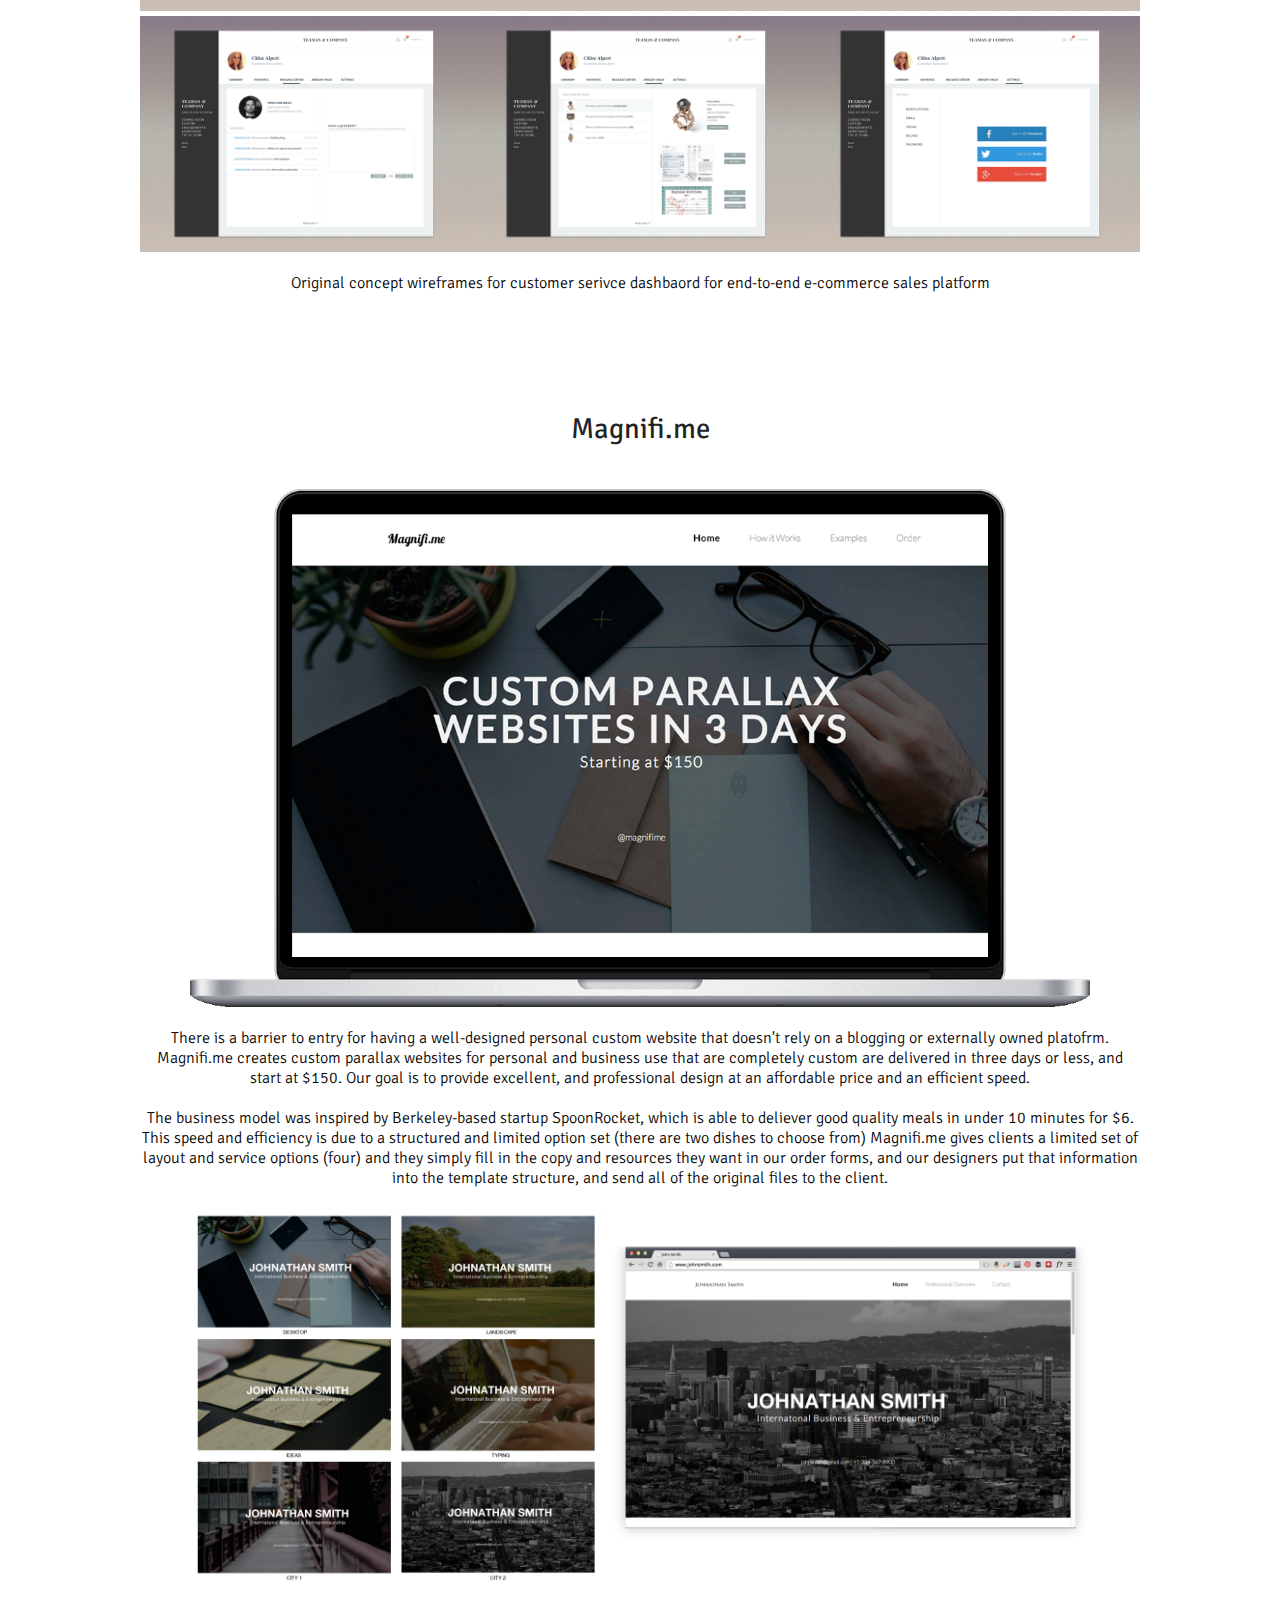
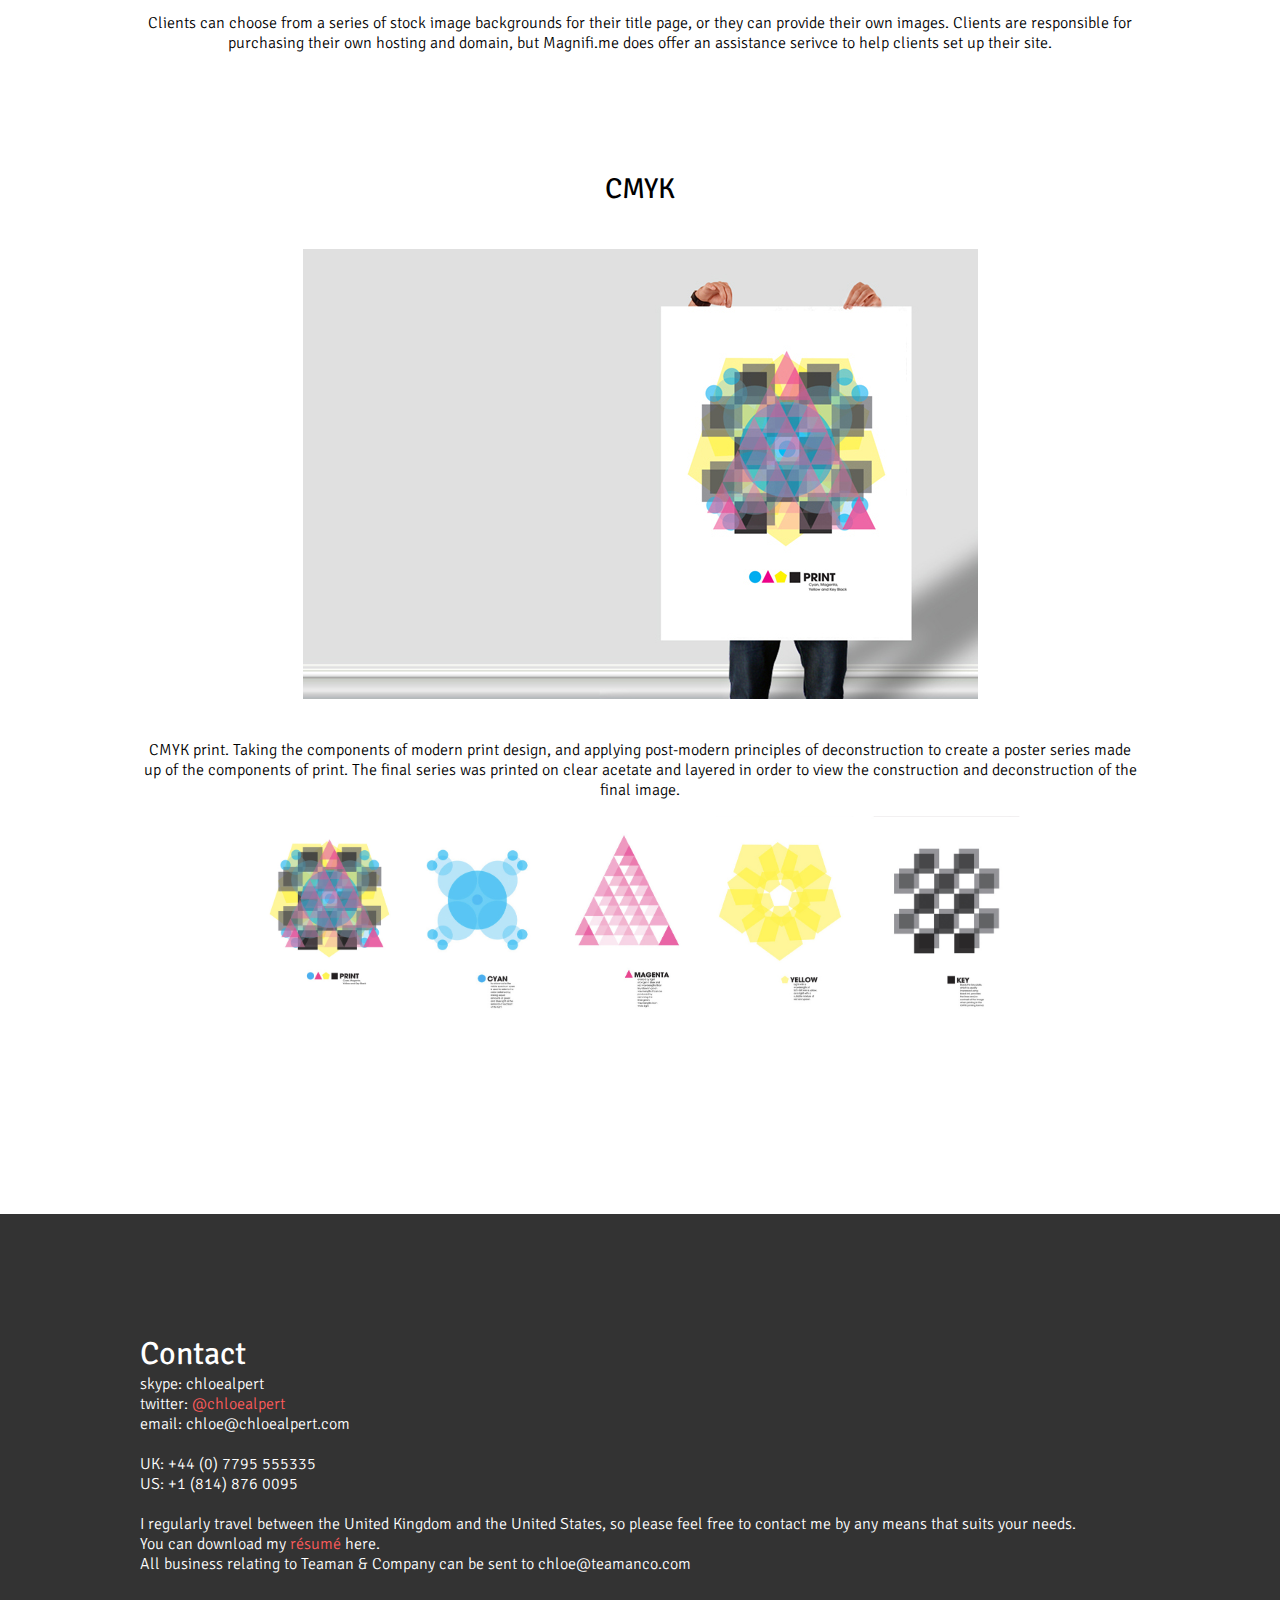
==== commit de8be9ec: "Added photography grid" ====
--- a/index.html
+++ b/index.html
@@ -105,9 +105,9 @@
 				</center>
 					<h2>About</h2>
 					<img style="float:left;padding-right:20px;" src="images/chloe.png" width="100px" height="auto"/>
-					<p>I was born in the US, educated in England, and am now based in San Francisco, CA where I am currently focused on entrepreneurship and early-stage startups. I specialise in e-commerce and web-based consumer products focusing on brand strategy and front-end design & development.  
-
-						<br></br>I am the founder & CEO of <a href="www.teamanco.com">Teaman & Company</a> and we are the colored gemstone jewelry company.  We’re looking to become the jeweler for the millennial generation, and we’re changing the way people buy luxury jewelry online.  Our goal is to become the go-to destination for colored gemstone engagement rings and trusted information, and we’re giving our customers access to incredible jewelry and service that they have never seen before. We're disrupting one of the last undisrupted multi-hundred billion dollar industries from the inside out.
+					<p>I was born in the US, educated in England, and am now based in San Francisco, CA where I am currently focused on entrepreneurship and early-stage startups. I specialise in e-commerce and web-based consumer products focusing on brand strategy and front-end design & development.  I am also an award-winning professional photographer, and always happy to talk consulting and contract gigs.
+
+						<br></br>I am the founder & CCO of <a href="www.teamanco.com">Teaman & Company</a> and we are the colored gemstone jewelry company.  We’re looking to become the jeweler for the millennial generation, and we’re changing the way people buy luxury jewelry online.  Our goal is to become the go-to destination for colored gemstone engagement rings and trusted information, and we’re giving our customers access to incredible jewelry and service that they have never seen before. We're disrupting one of the last undisrupted multi-hundred billion dollar industries from the inside out.
 
 					<br></br>
 
@@ -237,6 +237,34 @@
 	<div class="slide" id="slide3" data-slide="3" data-stellar-background-ratio="0.5">
 		<div class="container clearfix">
 			<div id="content" class="grid_12">
+				<div>
+					<center>
+						<h2>Photography Selections</a> </h2>
+							<br></br>
+								<div class="image-set">
+									<a class="example-image-link" href="images/alpert1.jpg" data-lightbox="example-set" data-title="Page 1"><img class="example-image" src="images/alpert1.jpg" width="18%" alt=""/></a>
+									<a class="example-image-link" href="images/alpert2.jpg" data-lightbox="example-set" data-title="Page 2"><img class="example-image" src="images/alpert2.jpg" width="18%" alt="" /></a>
+									<a class="example-image-link" href="images/alpert3.jpg" data-lightbox="example-set" data-title="Page 2"><img class="example-image" src="images/alpert3.jpg" width="18%" alt="" /></a>
+									<a class="example-image-link" href="images/alpert4.jpg" data-lightbox="example-set" data-title="Page 2"><img class="example-image" src="images/alpert4.jpg" width="18%" alt="" /></a>
+									<a class="example-image-link" href="images/alpert5.jpg" data-lightbox="example-set" data-title="Page 2"><img class="example-image" src="images/alpert5.jpg" width="18%" alt="" /></a>
+									<br>
+										<a class="example-image-link" href="images/alpert6.jpg" data-lightbox="example-set" data-title="Page 1"><img class="example-image" src="images/alpert6.jpg" width="22.5%" alt=""/></a>
+									<a class="example-image-link" href="images/alpert7.jpg" data-lightbox="example-set" data-title="Page 2"><img class="example-image" src="images/alpert7.jpg" width="22.5%" alt="" /></a>
+									<a class="example-image-link" href="images/alpert8.jpg" data-lightbox="example-set" data-title="Page 2"><img class="example-image" src="images/alpert8.jpg" width="22.5%" alt="" /></a>
+									<a class="example-image-link" href="images/alpert9.jpg" data-lightbox="example-set" data-title="Page 2"><img class="example-image" src="images/alpert9.jpg" width="22.5%" alt="" /></a>
+									<br>
+									<a class="example-image-link" href="images/alpert10.jpg" data-lightbox="example-set" data-title="Page 2"><img class="example-image" src="images/alpert10.jpg" width="18%" alt="" /></a>
+									<a class="example-image-link" href="images/alpert11.jpg" data-lightbox="example-set" data-title="Page 2"><img class="example-image" src="images/alpert11.jpg" width="18%" alt="" /></a>
+									<a class="example-image-link" href="images/alpert12.jpg" data-lightbox="example-set" data-title="Page 2"><img class="example-image" src="images/alpert12.jpg" width="18%" alt="" /></a>
+									<a class="example-image-link" href="images/alpert13.jpg" data-lightbox="example-set" data-title="Page 2"><img class="example-image" src="images/alpert13.jpg" width="18%" alt="" /></a>
+									<a class="example-image-link" href="images/alpert14.jpg" data-lightbox="example-set" data-title="Page 2"><img class="example-image" src="images/alpert14.jpg" width="18%" alt="" /></a>
+								</div>
+					</center>	
+				</div>
+<br></br>
+<br></br>
+<br></br>
+
 				<div>
 					<center>
 						<h2> <a href="http://www.teamanco.com/">Teaman & Company</a> </h2>
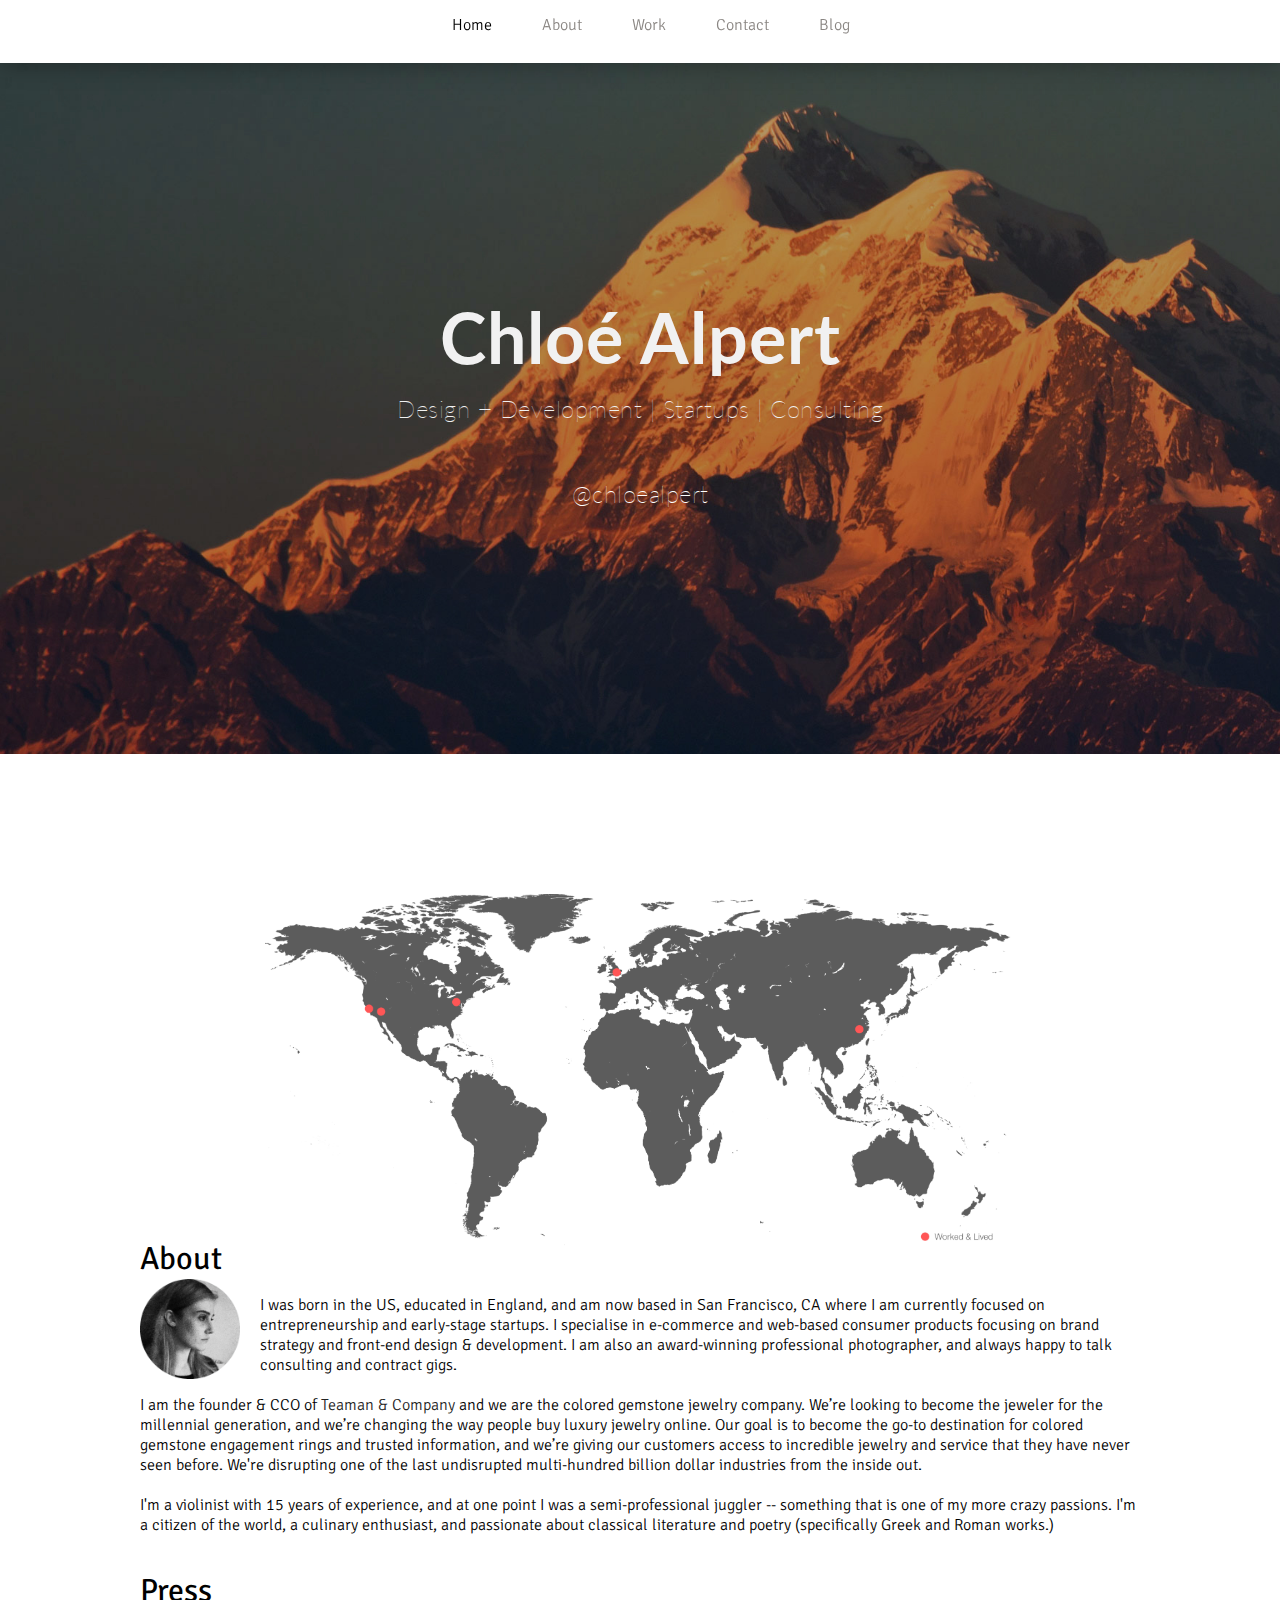
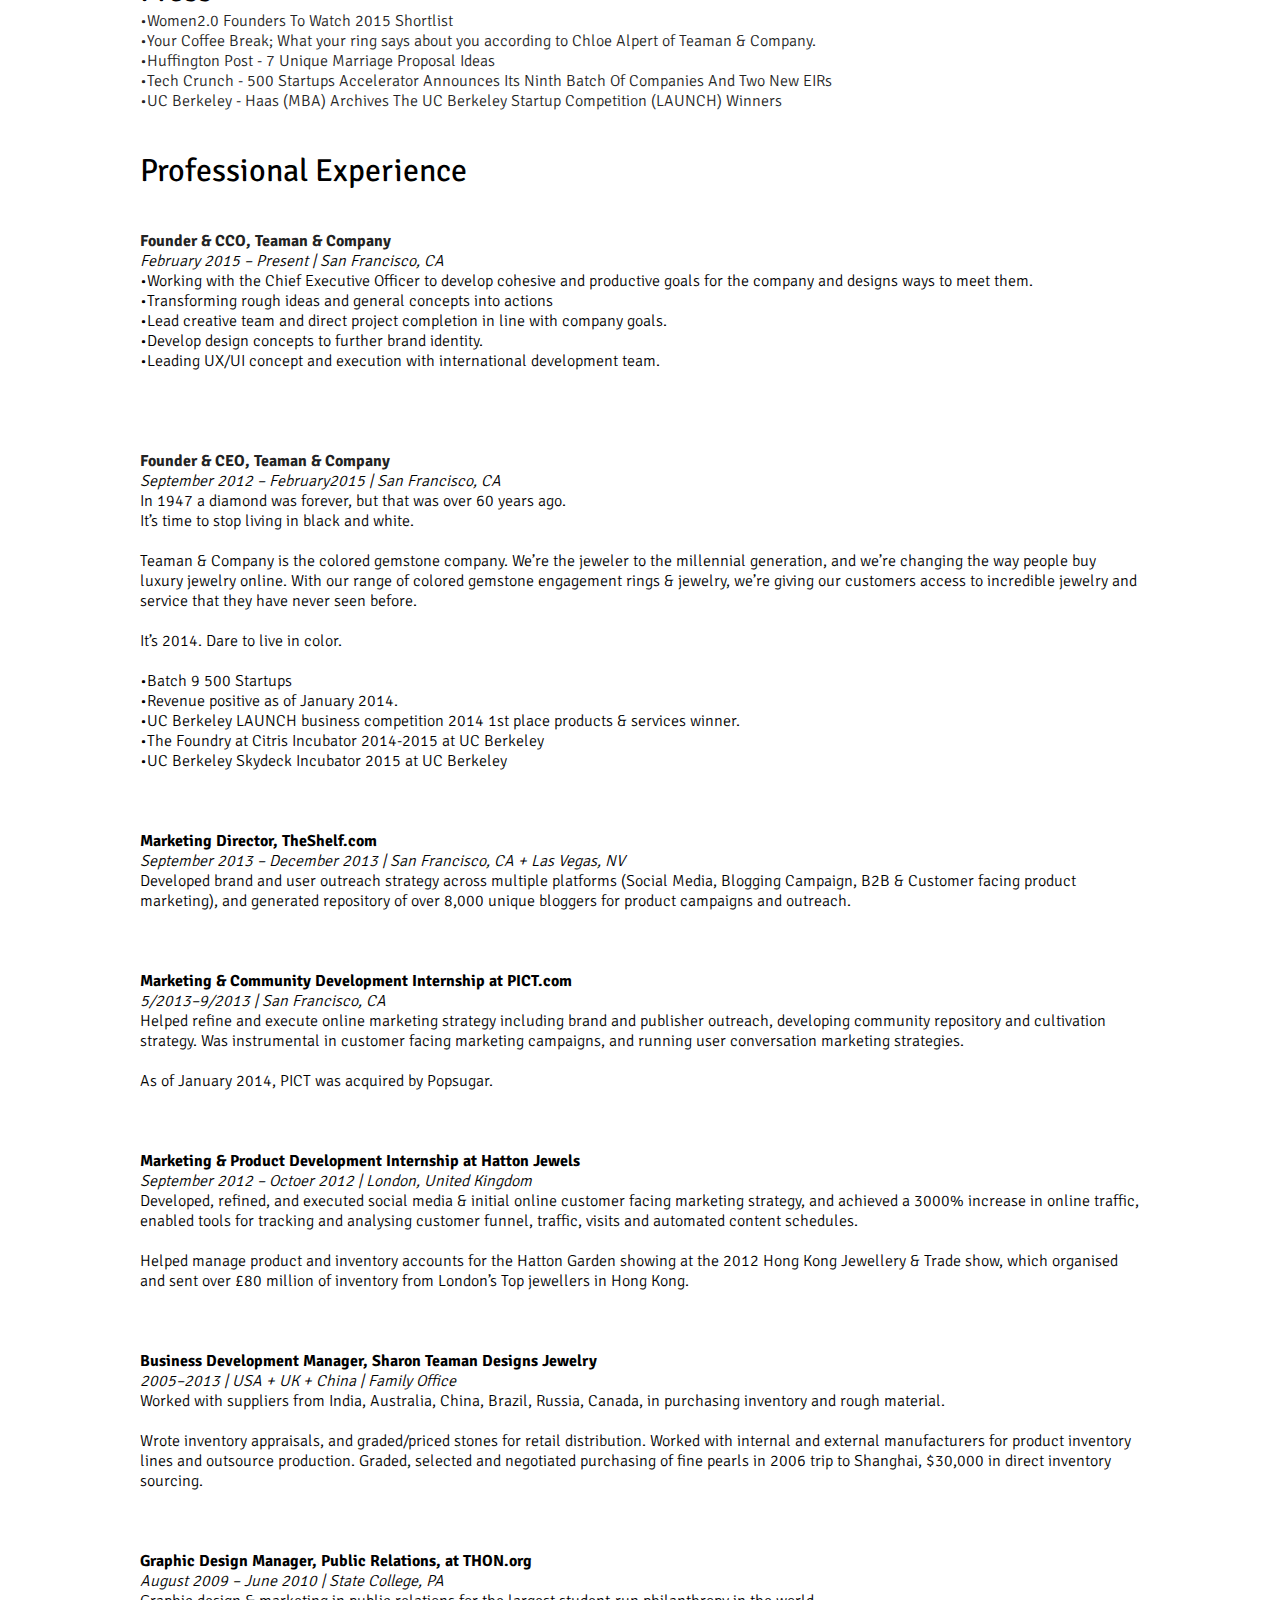
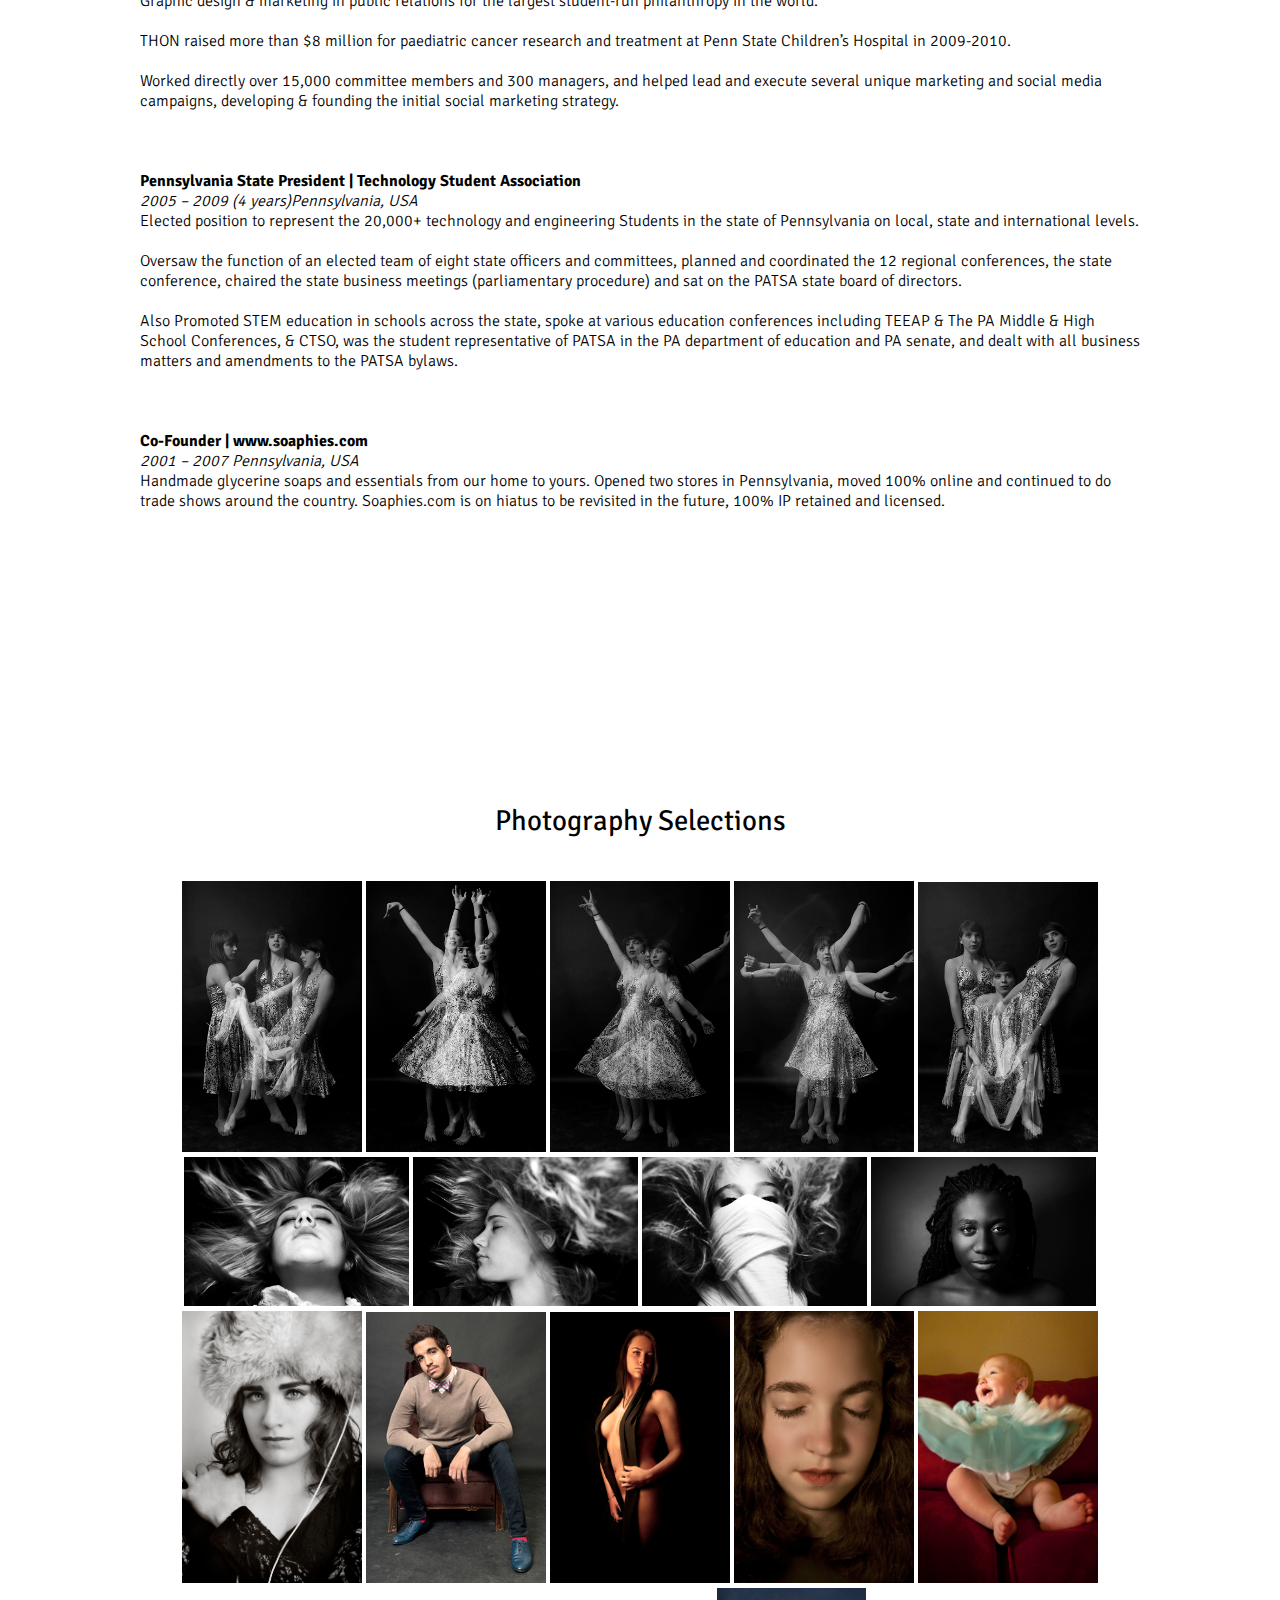
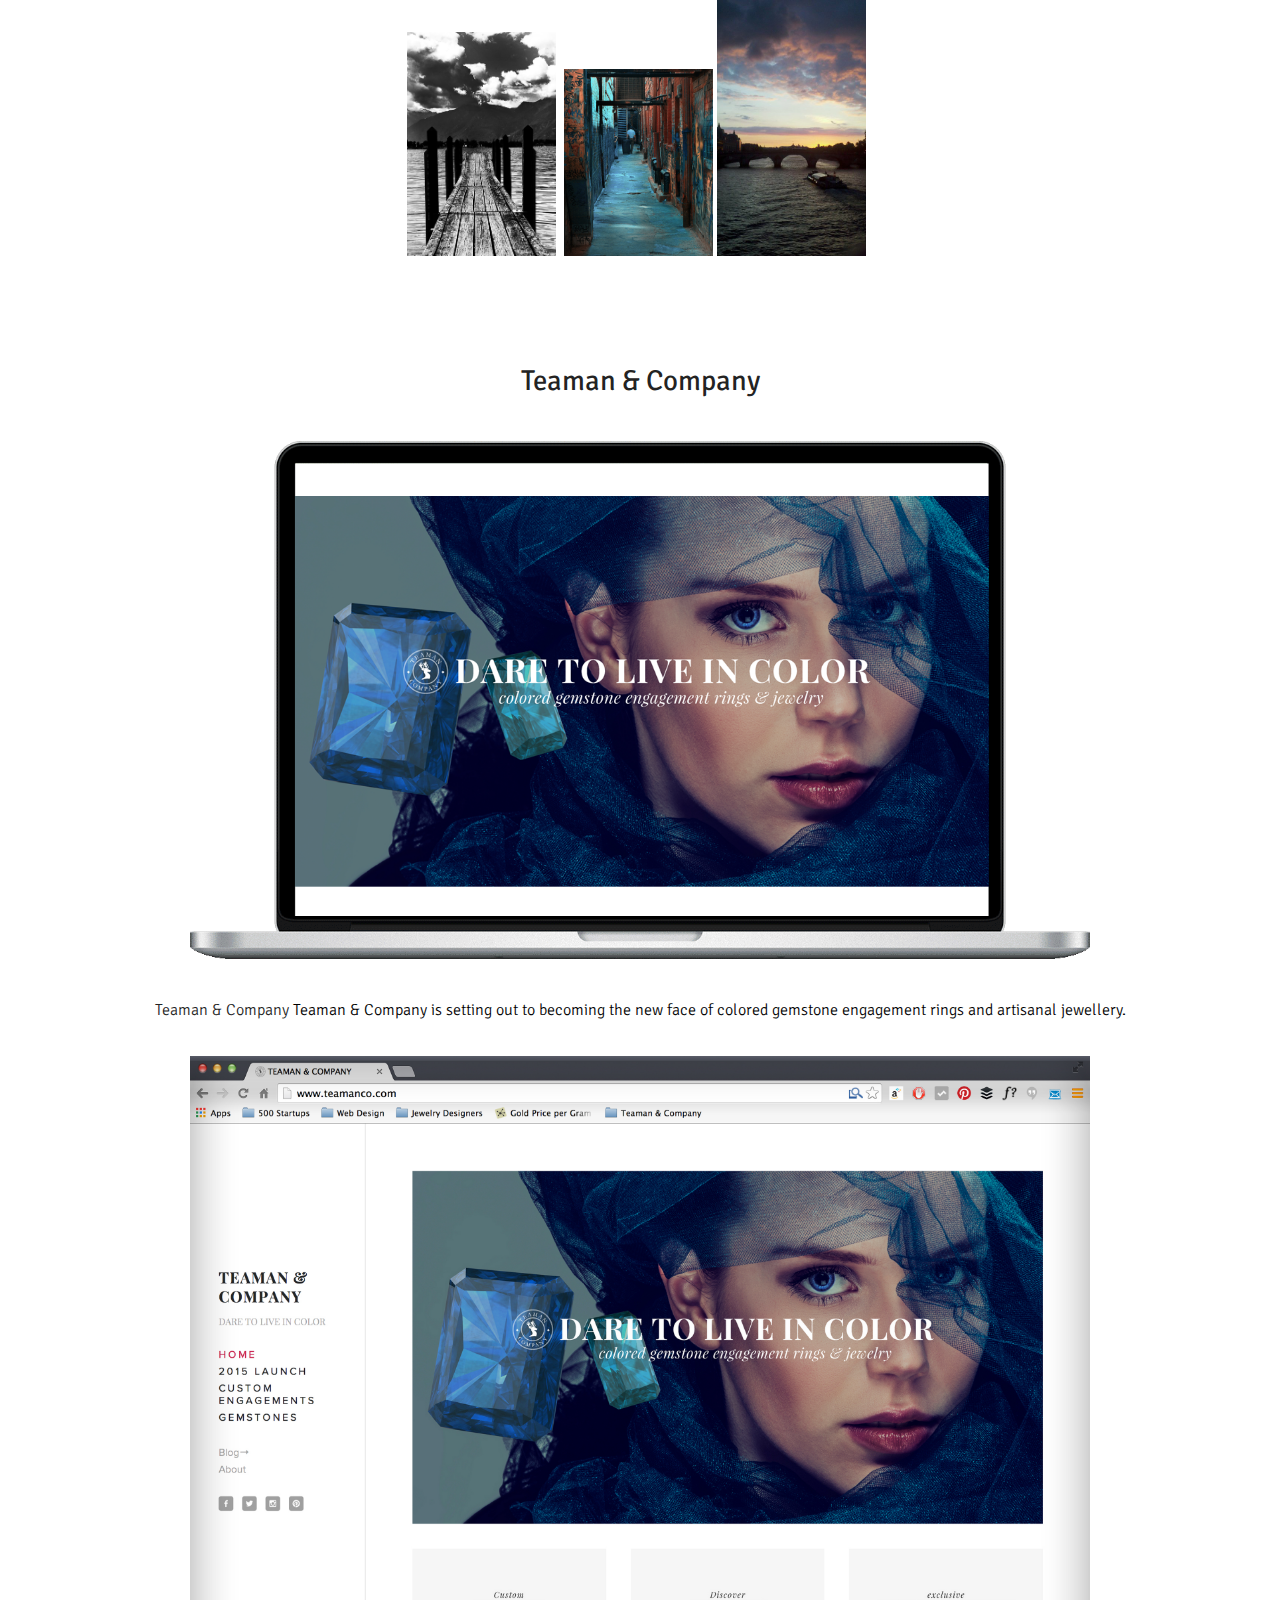
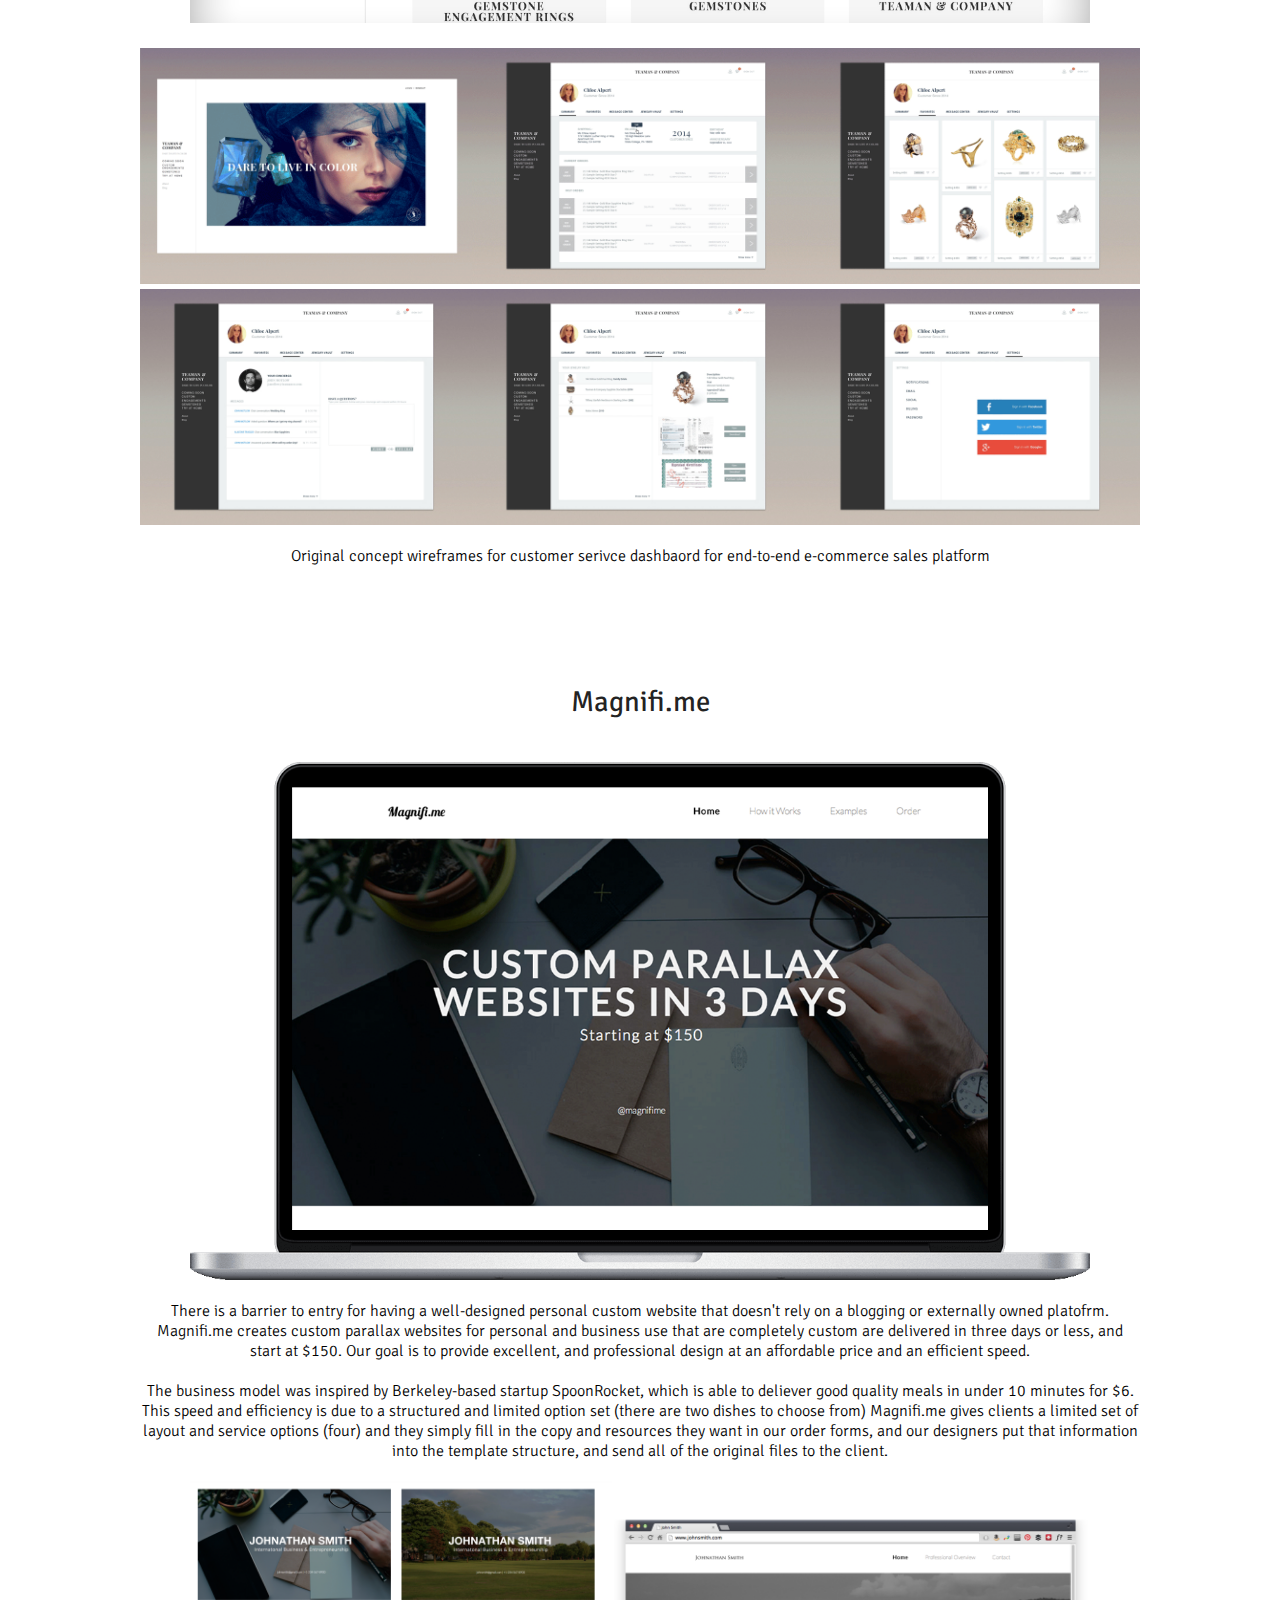
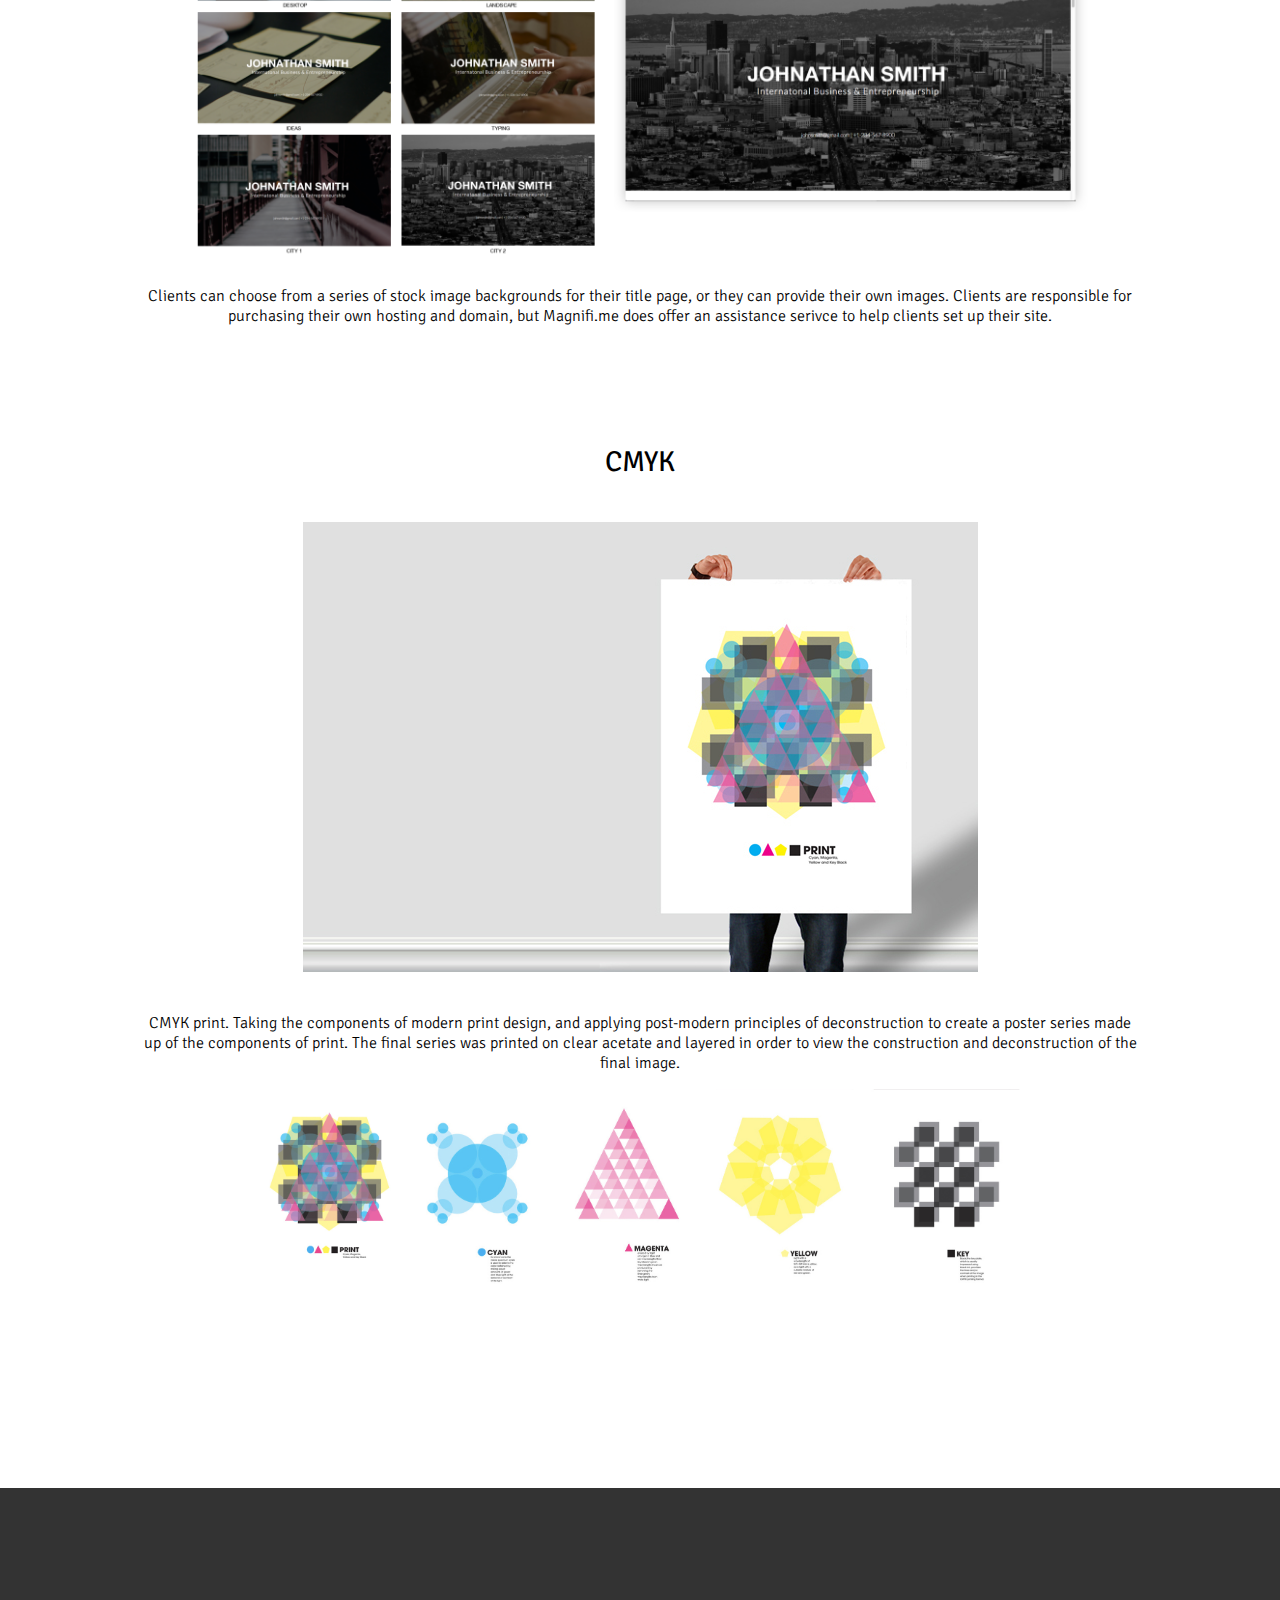
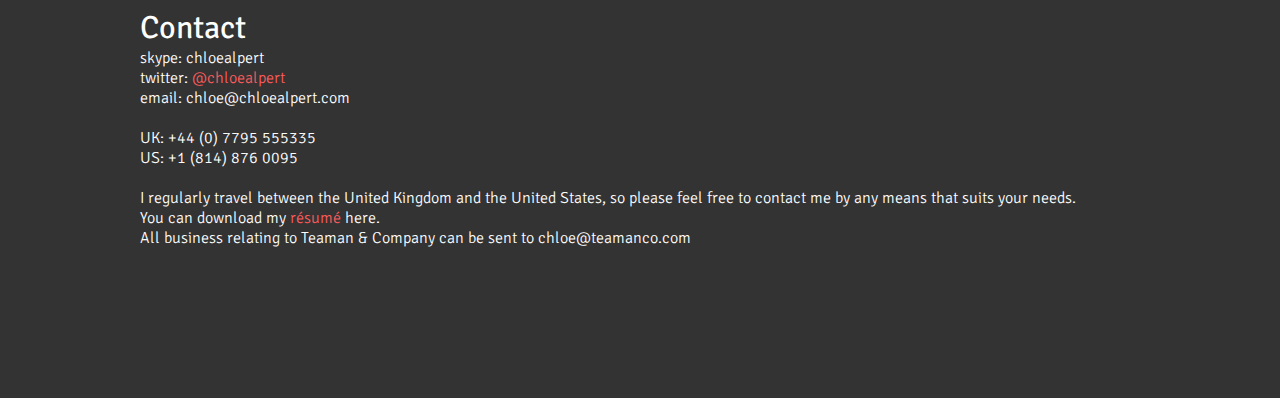
==== commit 5f390f92: "Fixed landscape images - added to queue" ====
--- a/index.html
+++ b/index.html
@@ -248,7 +248,7 @@
 									<a class="example-image-link" href="images/alpert4.jpg" data-lightbox="example-set" data-title="Page 2"><img class="example-image" src="images/alpert4.jpg" width="18%" alt="" /></a>
 									<a class="example-image-link" href="images/alpert5.jpg" data-lightbox="example-set" data-title="Page 2"><img class="example-image" src="images/alpert5.jpg" width="18%" alt="" /></a>
 									<br>
-										<a class="example-image-link" href="images/alpert6.jpg" data-lightbox="example-set" data-title="Page 1"><img class="example-image" src="images/alpert6.jpg" width="22.5%" alt=""/></a>
+									<a class="example-image-link" href="images/alpert6.jpg" data-lightbox="example-set" data-title="Page 1"><img class="example-image" src="images/alpert6.jpg" width="22.5%" alt=""/></a>
 									<a class="example-image-link" href="images/alpert7.jpg" data-lightbox="example-set" data-title="Page 2"><img class="example-image" src="images/alpert7.jpg" width="22.5%" alt="" /></a>
 									<a class="example-image-link" href="images/alpert8.jpg" data-lightbox="example-set" data-title="Page 2"><img class="example-image" src="images/alpert8.jpg" width="22.5%" alt="" /></a>
 									<a class="example-image-link" href="images/alpert9.jpg" data-lightbox="example-set" data-title="Page 2"><img class="example-image" src="images/alpert9.jpg" width="22.5%" alt="" /></a>
@@ -258,6 +258,13 @@
 									<a class="example-image-link" href="images/alpert12.jpg" data-lightbox="example-set" data-title="Page 2"><img class="example-image" src="images/alpert12.jpg" width="18%" alt="" /></a>
 									<a class="example-image-link" href="images/alpert13.jpg" data-lightbox="example-set" data-title="Page 2"><img class="example-image" src="images/alpert13.jpg" width="18%" alt="" /></a>
 									<a class="example-image-link" href="images/alpert14.jpg" data-lightbox="example-set" data-title="Page 2"><img class="example-image" src="images/alpert14.jpg" width="18%" alt="" /></a>
+									<br>
+									<a class="example-image-link" href="images/alpert16.jpg" data-lightbox="example-set" data-title="Page 2"><img class="example-image" src="images/alpert16.jpg" width="14.9%" alt="" /></a>
+									<a class="example-image-link" href="images/alpert17.jpg" data-lightbox="example-set" data-title="Page 2"><img class="example-image" src="images/alpert17.jpg" width="14.9%" alt="" /></a>
+									<a class="example-image-link" href="images/alpert18.jpg" data-lightbox="example-set" data-title="Page 2"><img class="example-image" src="images/alpert18.jpg" width="14.9%" alt="" /></a>
+									<a class="example-image-link" href="images/alpert19.jpg" data-lightbox="example-set" data-title="Page 2"><img class="example-image" src="images/alpert19.jpg" width="14.9%" alt="" /></a>
+									<a class="example-image-link" href="images/alpert20.jpg" data-lightbox="example-set" data-title="Page 2"><img class="example-image" src="images/alpert20.jpg" width="14.9%" alt="" /></a>
+									<a class="example-image-link" href="images/alpert21.jpg" data-lightbox="example-set" data-title="Page 2"><img class="example-image" src="images/alpert21.jpg" width="14.9%" alt="" /></a>
 								</div>
 					</center>	
 				</div>
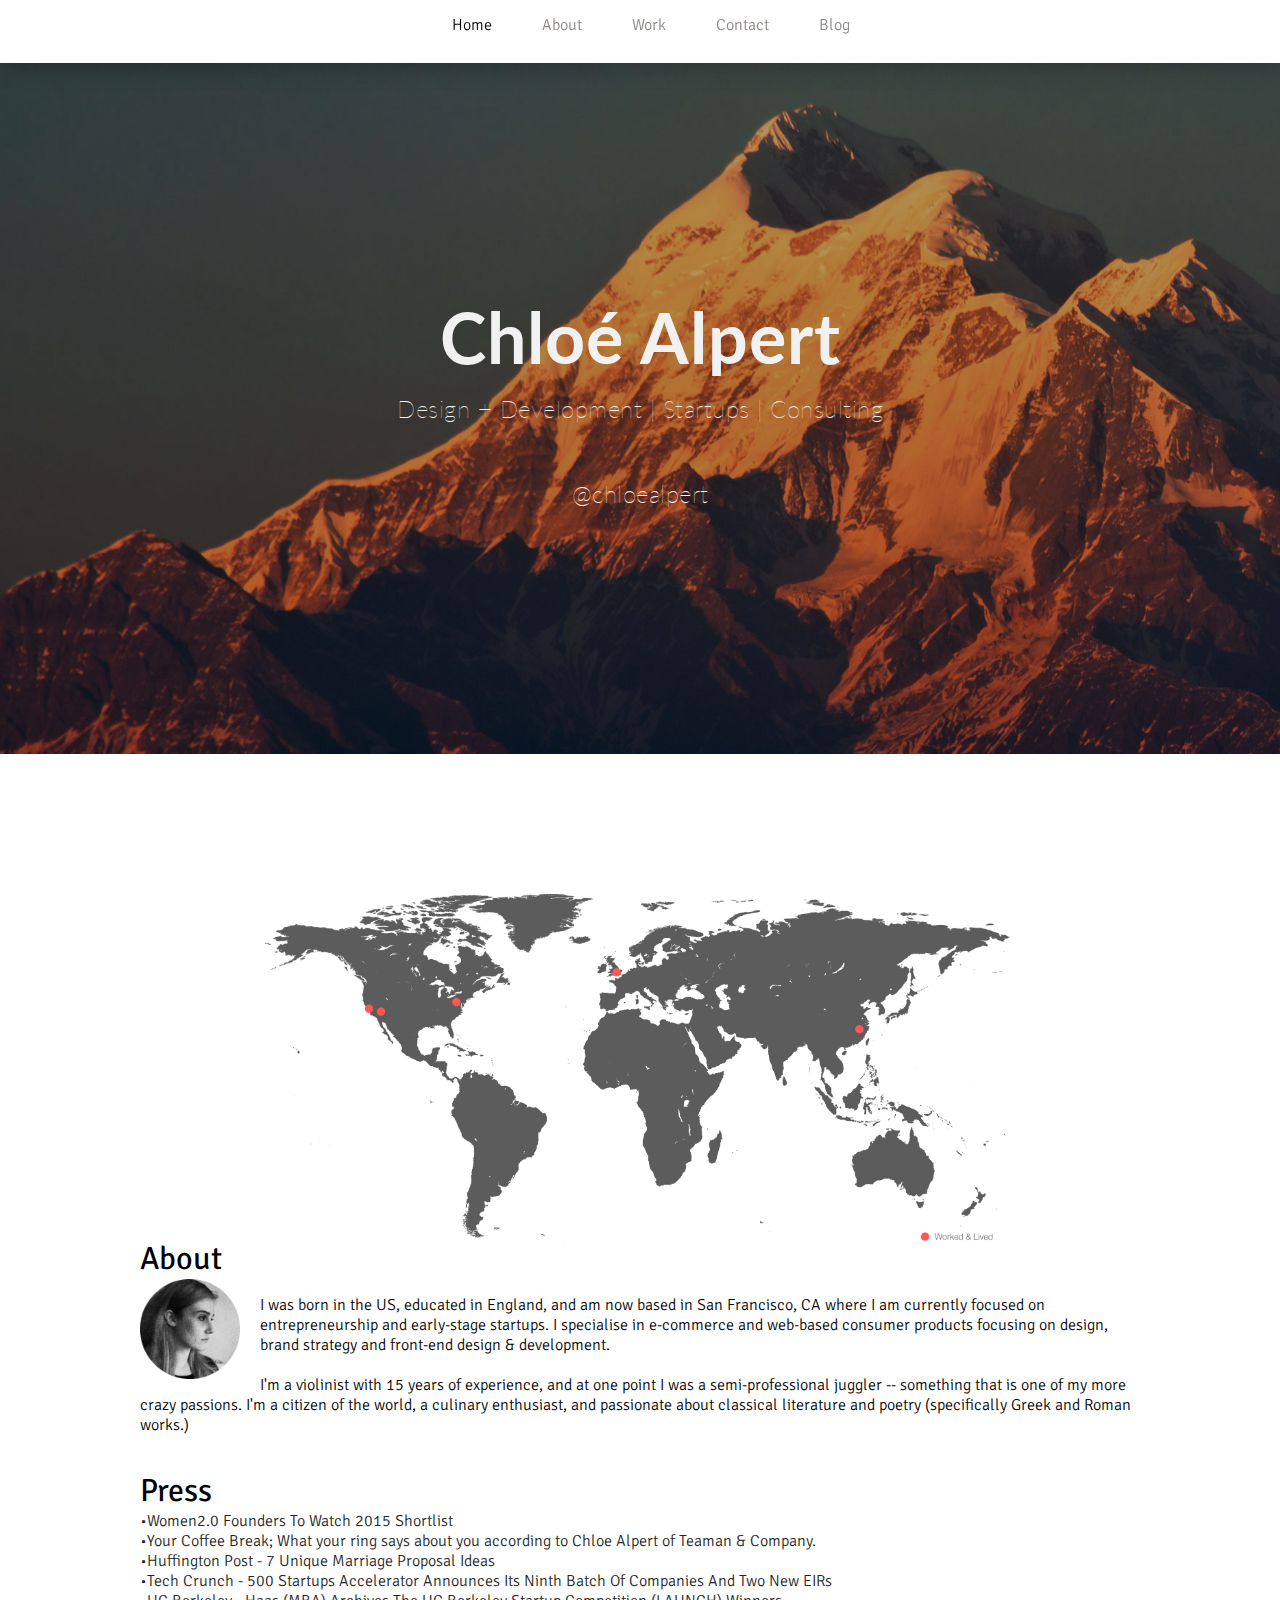
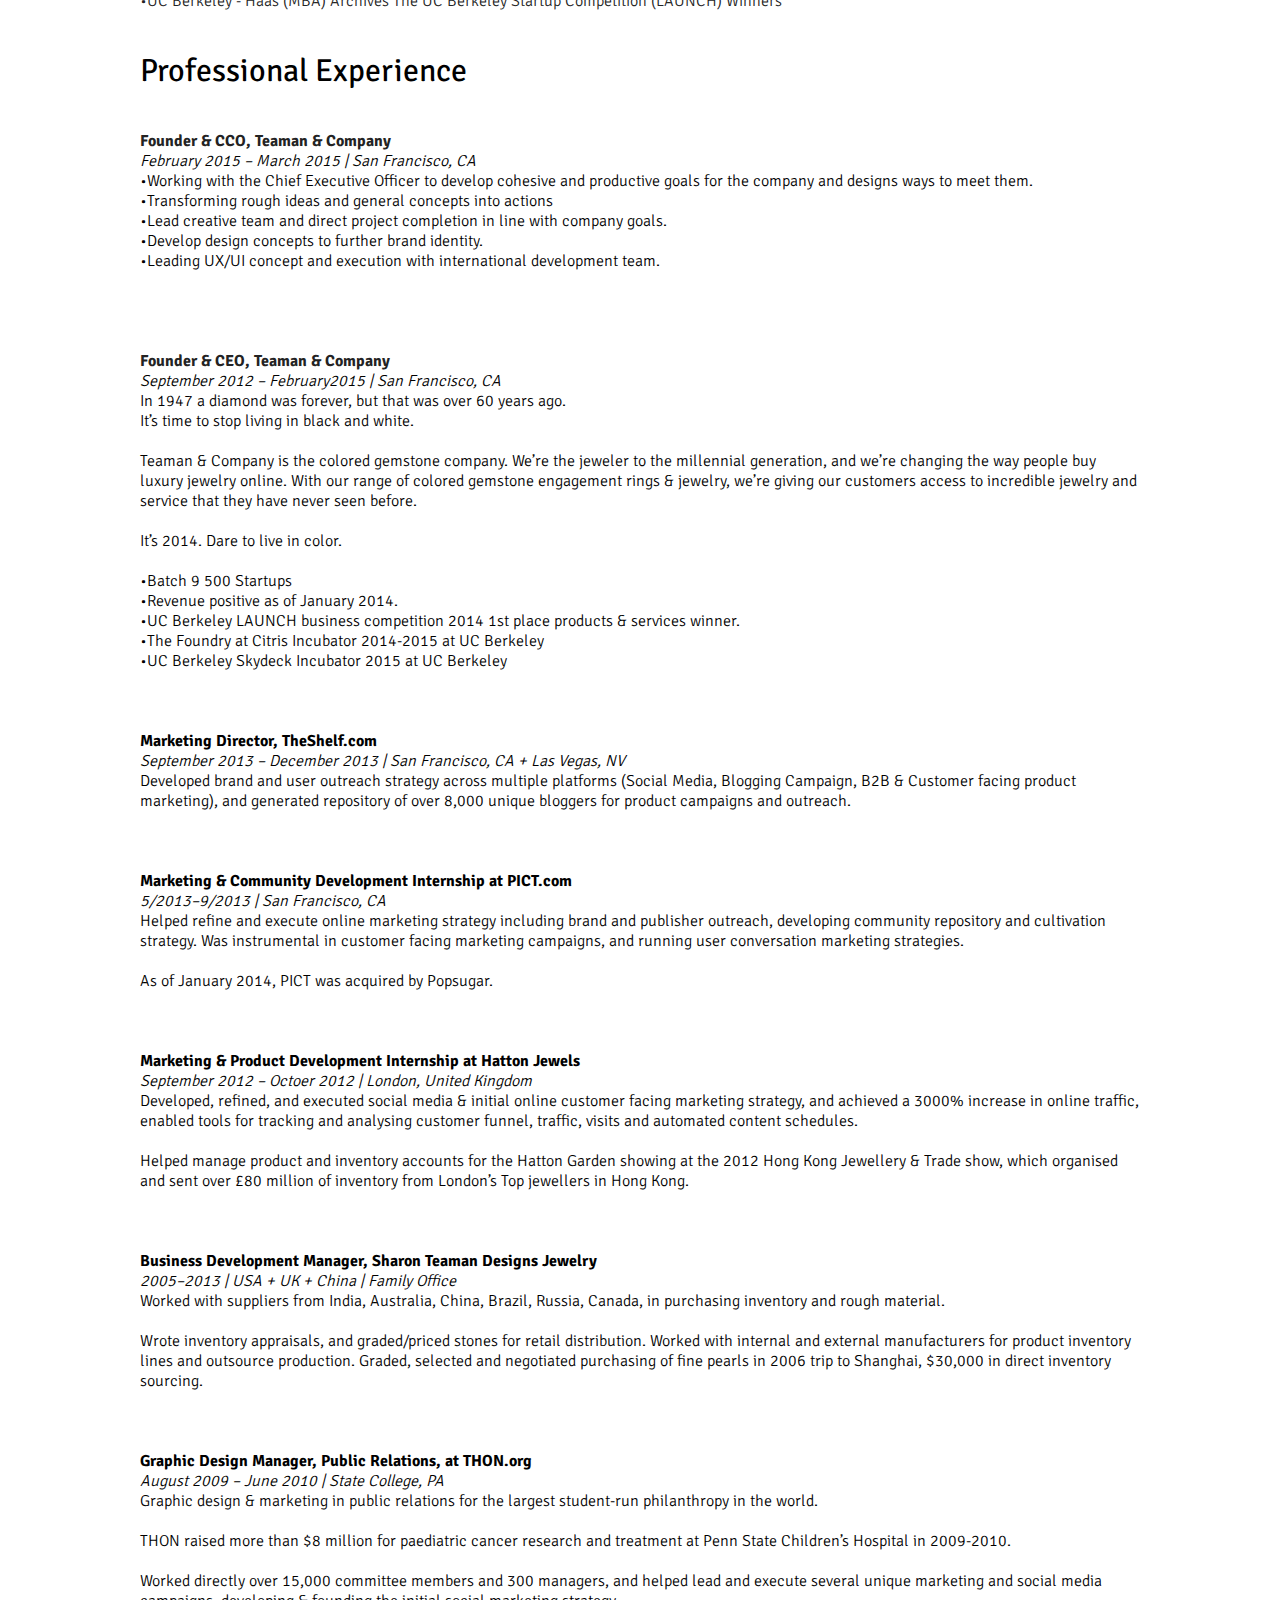
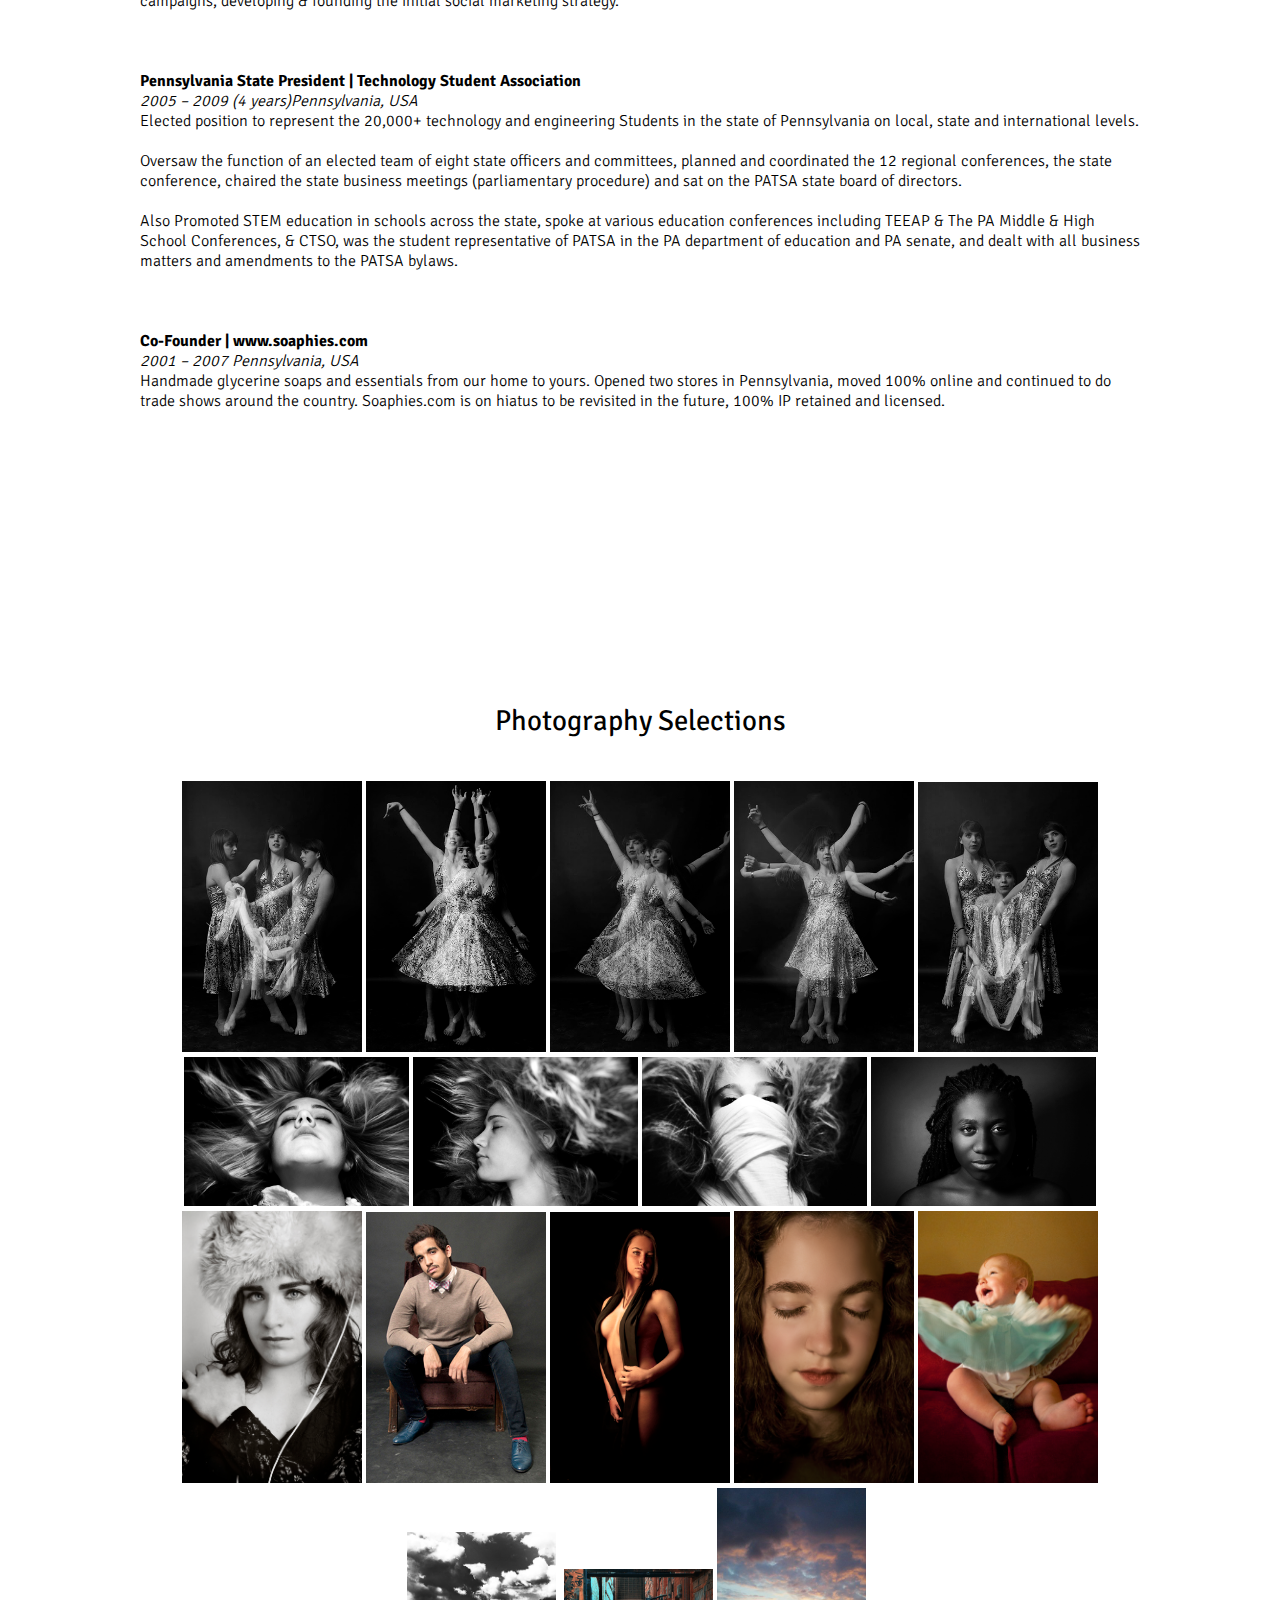
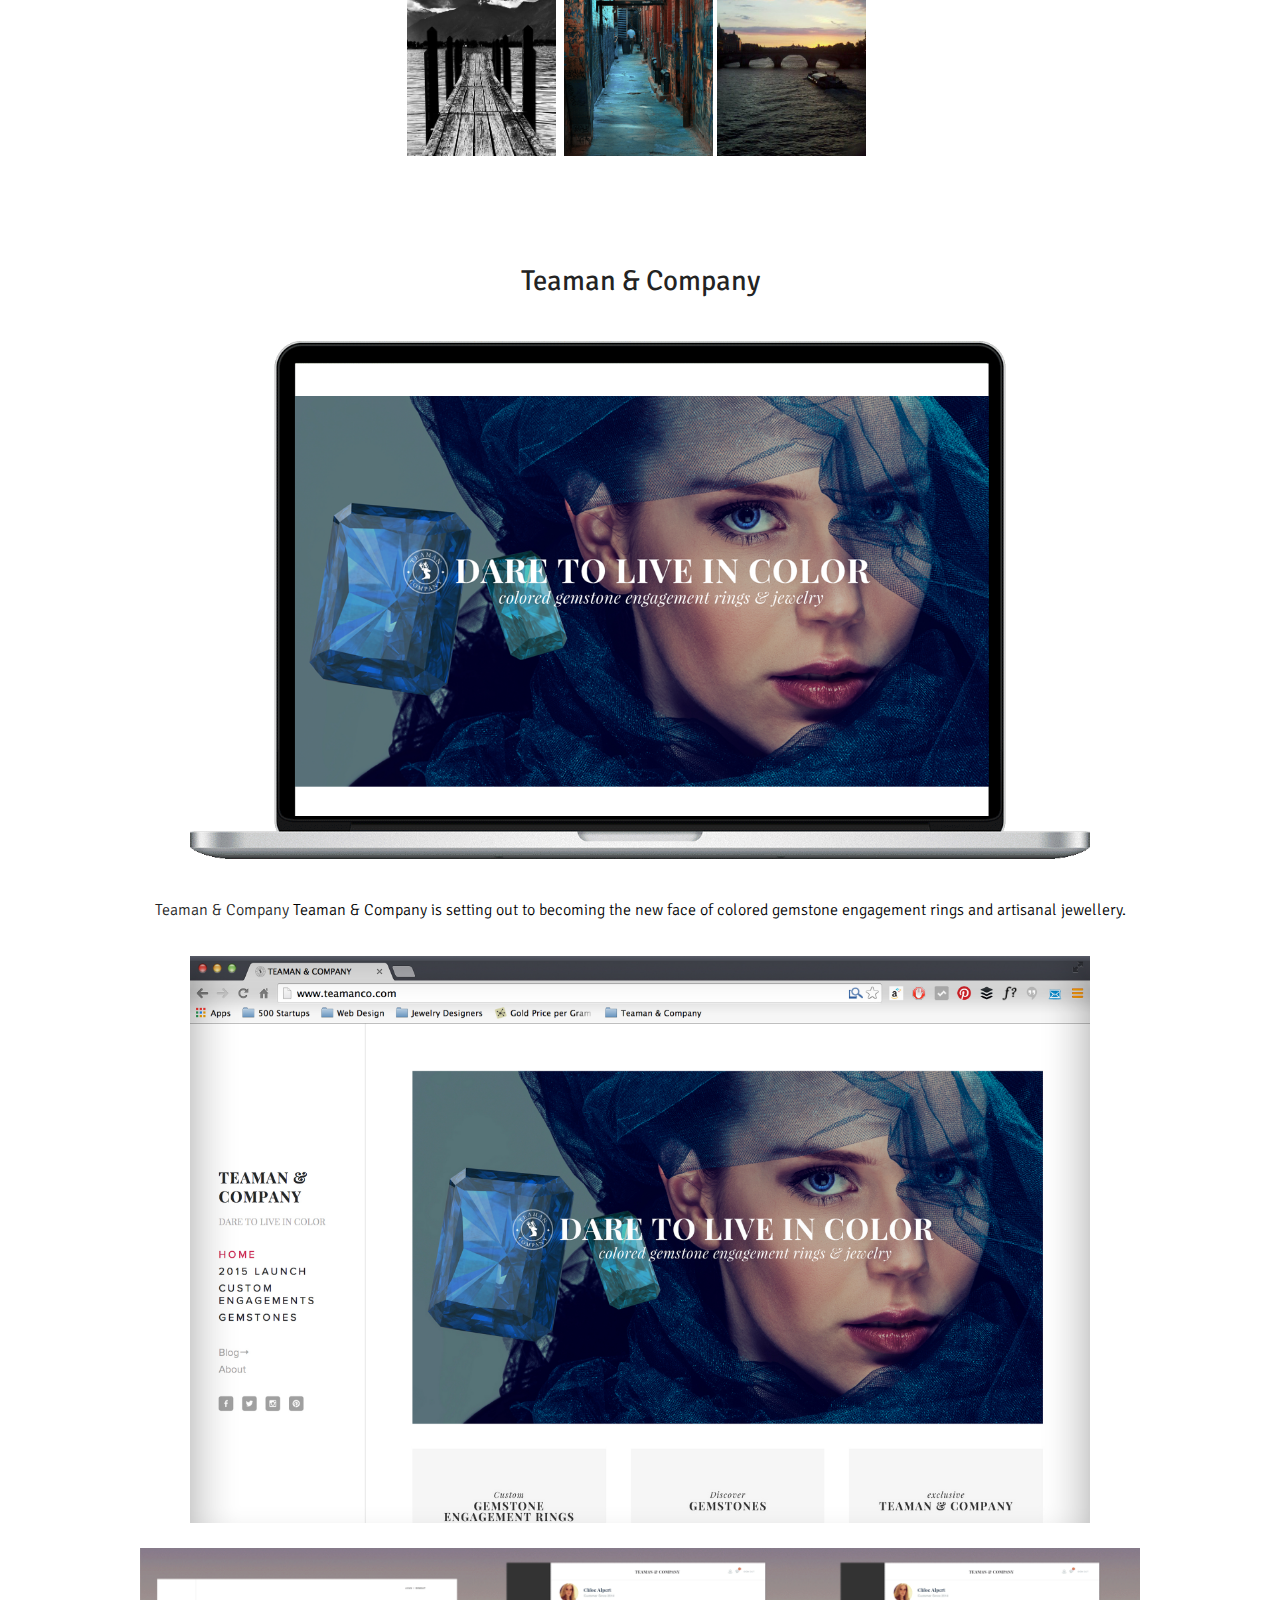
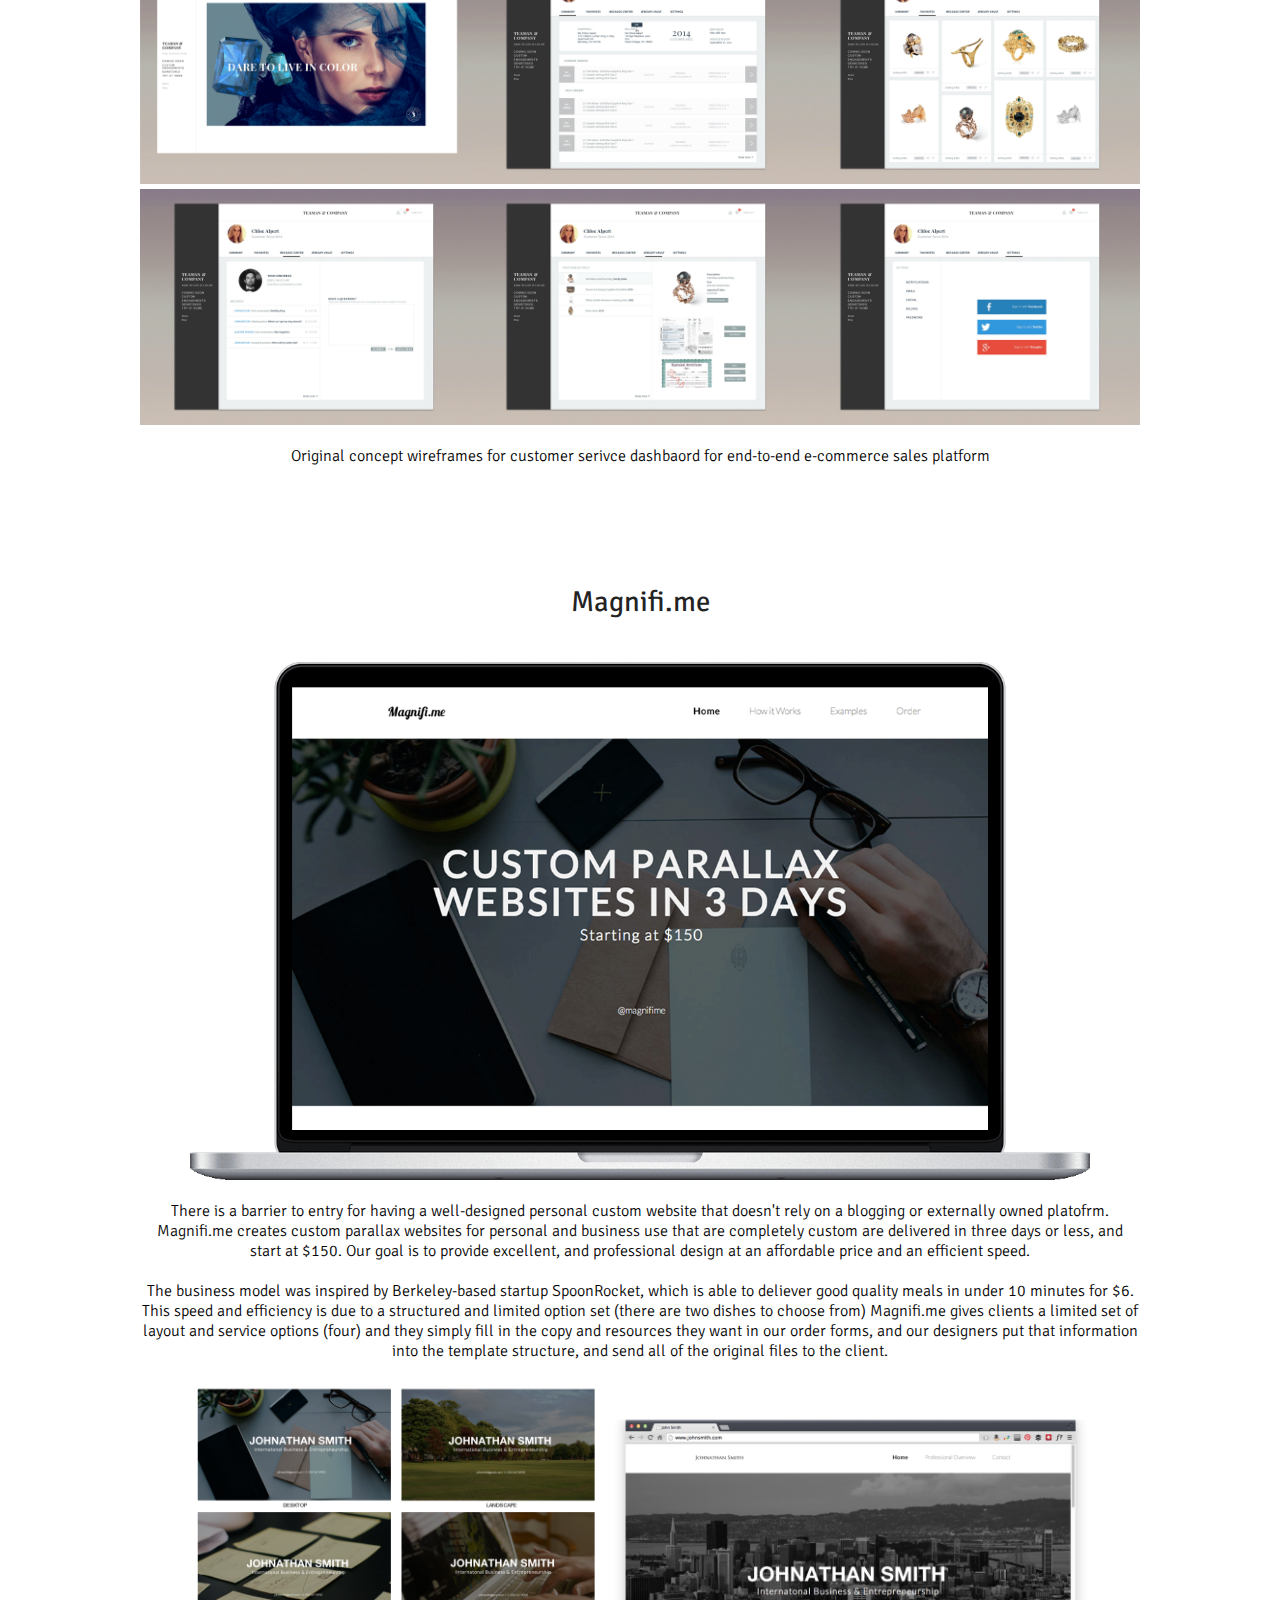
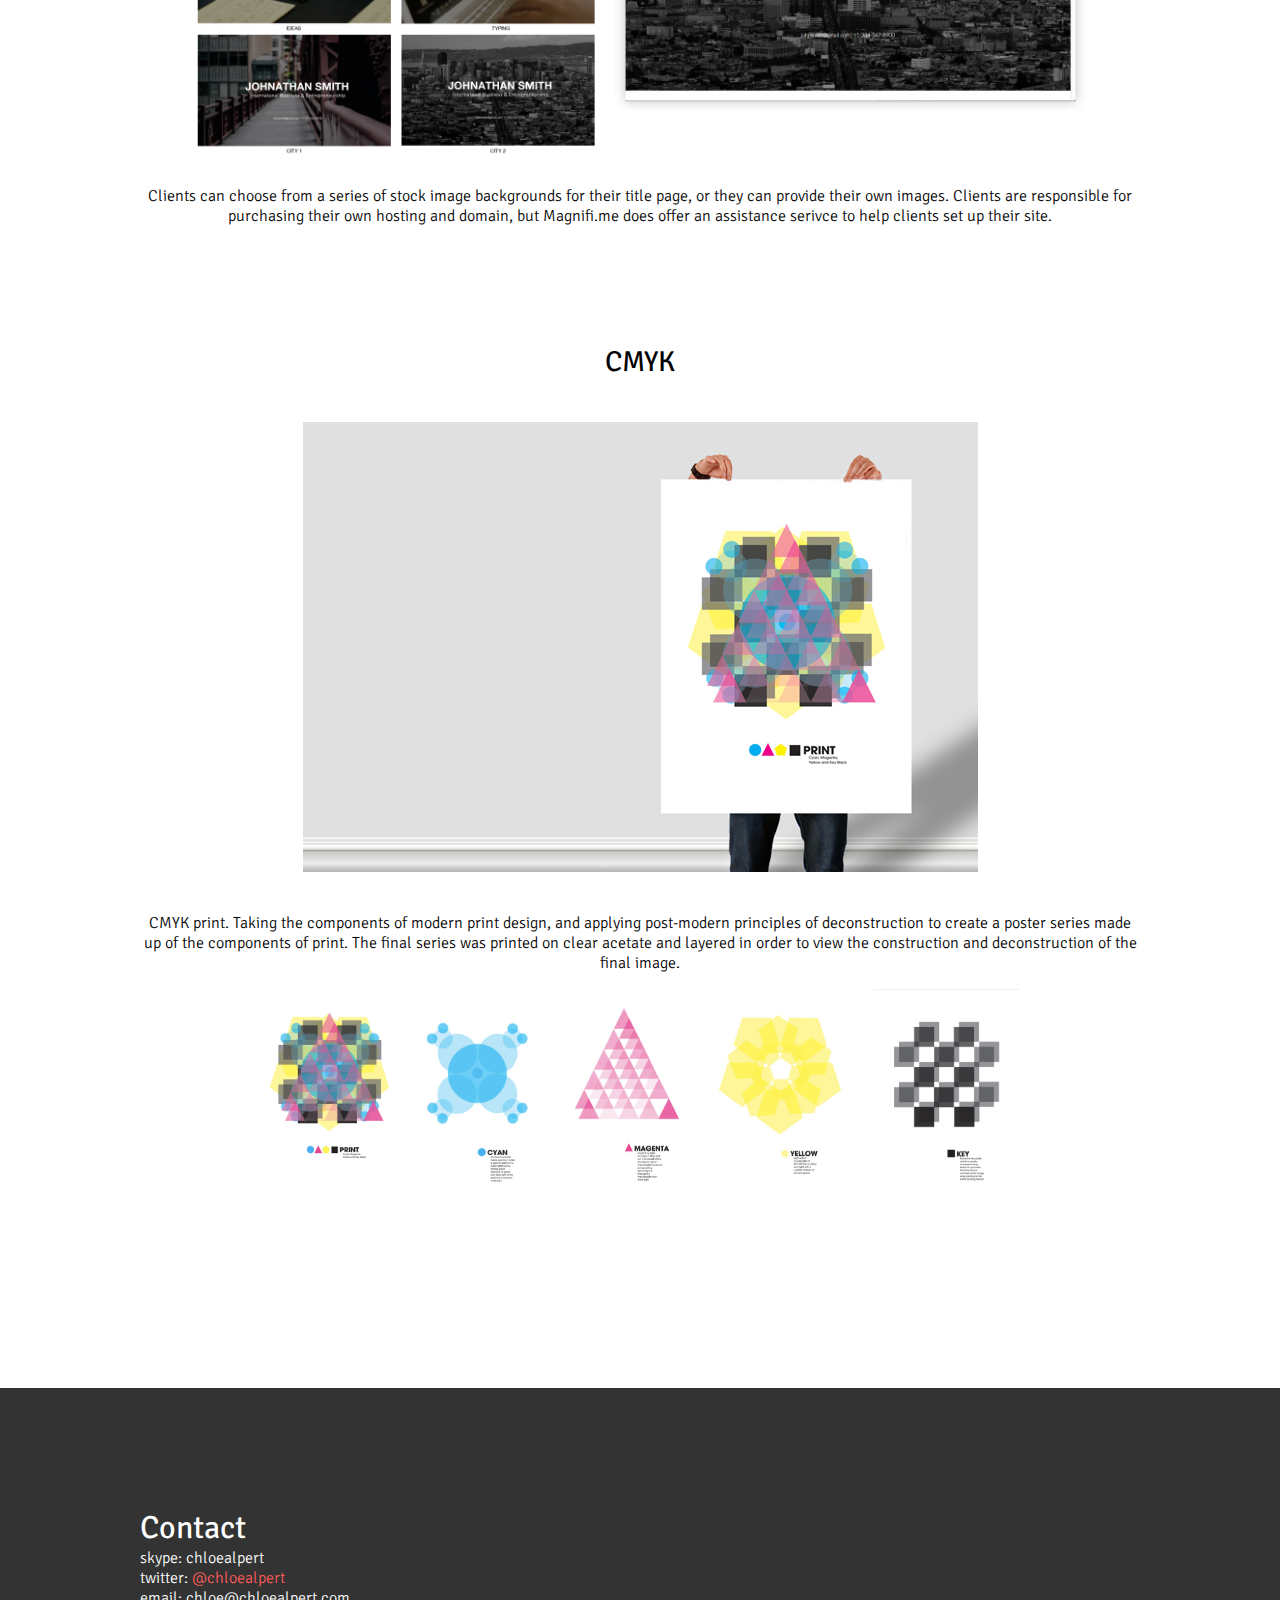
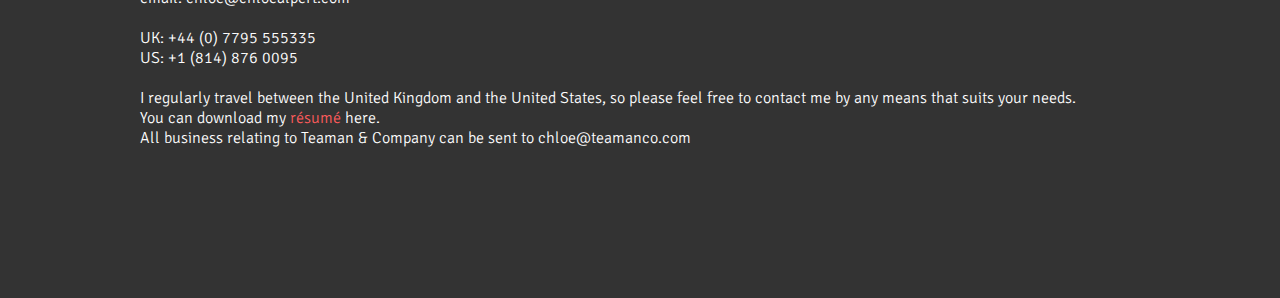
==== commit 754f29ed: "Copy update" ====
--- a/index.html
+++ b/index.html
@@ -105,9 +105,7 @@
 				</center>
 					<h2>About</h2>
 					<img style="float:left;padding-right:20px;" src="images/chloe.png" width="100px" height="auto"/>
-					<p>I was born in the US, educated in England, and am now based in San Francisco, CA where I am currently focused on entrepreneurship and early-stage startups. I specialise in e-commerce and web-based consumer products focusing on brand strategy and front-end design & development.  I am also an award-winning professional photographer, and always happy to talk consulting and contract gigs.
-
-						<br></br>I am the founder & CCO of <a href="www.teamanco.com">Teaman & Company</a> and we are the colored gemstone jewelry company.  We’re looking to become the jeweler for the millennial generation, and we’re changing the way people buy luxury jewelry online.  Our goal is to become the go-to destination for colored gemstone engagement rings and trusted information, and we’re giving our customers access to incredible jewelry and service that they have never seen before. We're disrupting one of the last undisrupted multi-hundred billion dollar industries from the inside out.
+					<p>I was born in the US, educated in England, and am now based in San Francisco, CA where I am currently focused on entrepreneurship and early-stage startups. I specialise in e-commerce and web-based consumer products focusing on design, brand strategy and front-end design & development. 
 
 					<br></br>
 
@@ -132,7 +130,7 @@
 						<br></br>
 
 						<b><a href="www.teamanco.com">Founder & CCO, Teaman & Company</a></b><br>
-						<i>February 2015 – Present | San Francisco, CA<br></i>
+						<i>February 2015 – March 2015 | San Francisco, CA<br></i>
 						•Working with the Chief Executive Officer to develop cohesive and productive goals for the company and designs ways to meet them.<br>
 						•Transforming rough ideas and general concepts into actions<br>
 						•Lead creative team and direct project completion in line with company goals.<br>
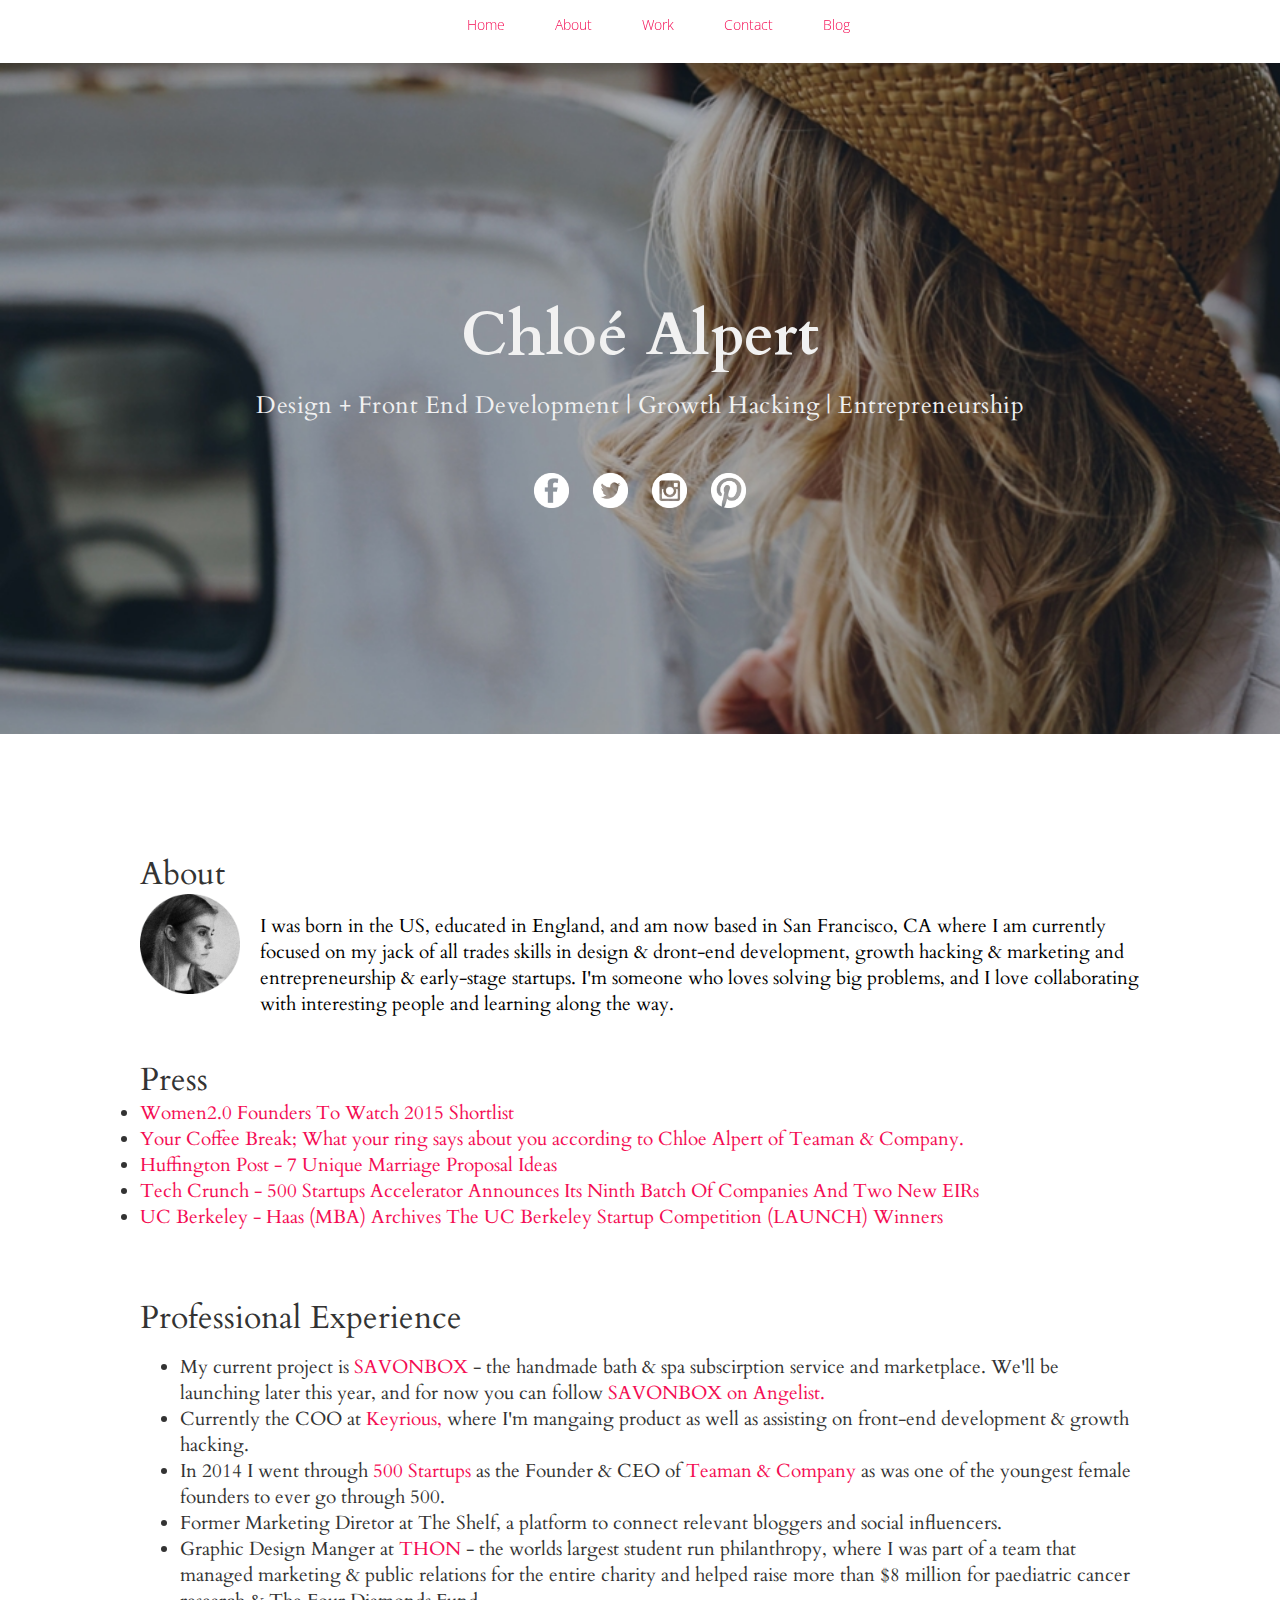
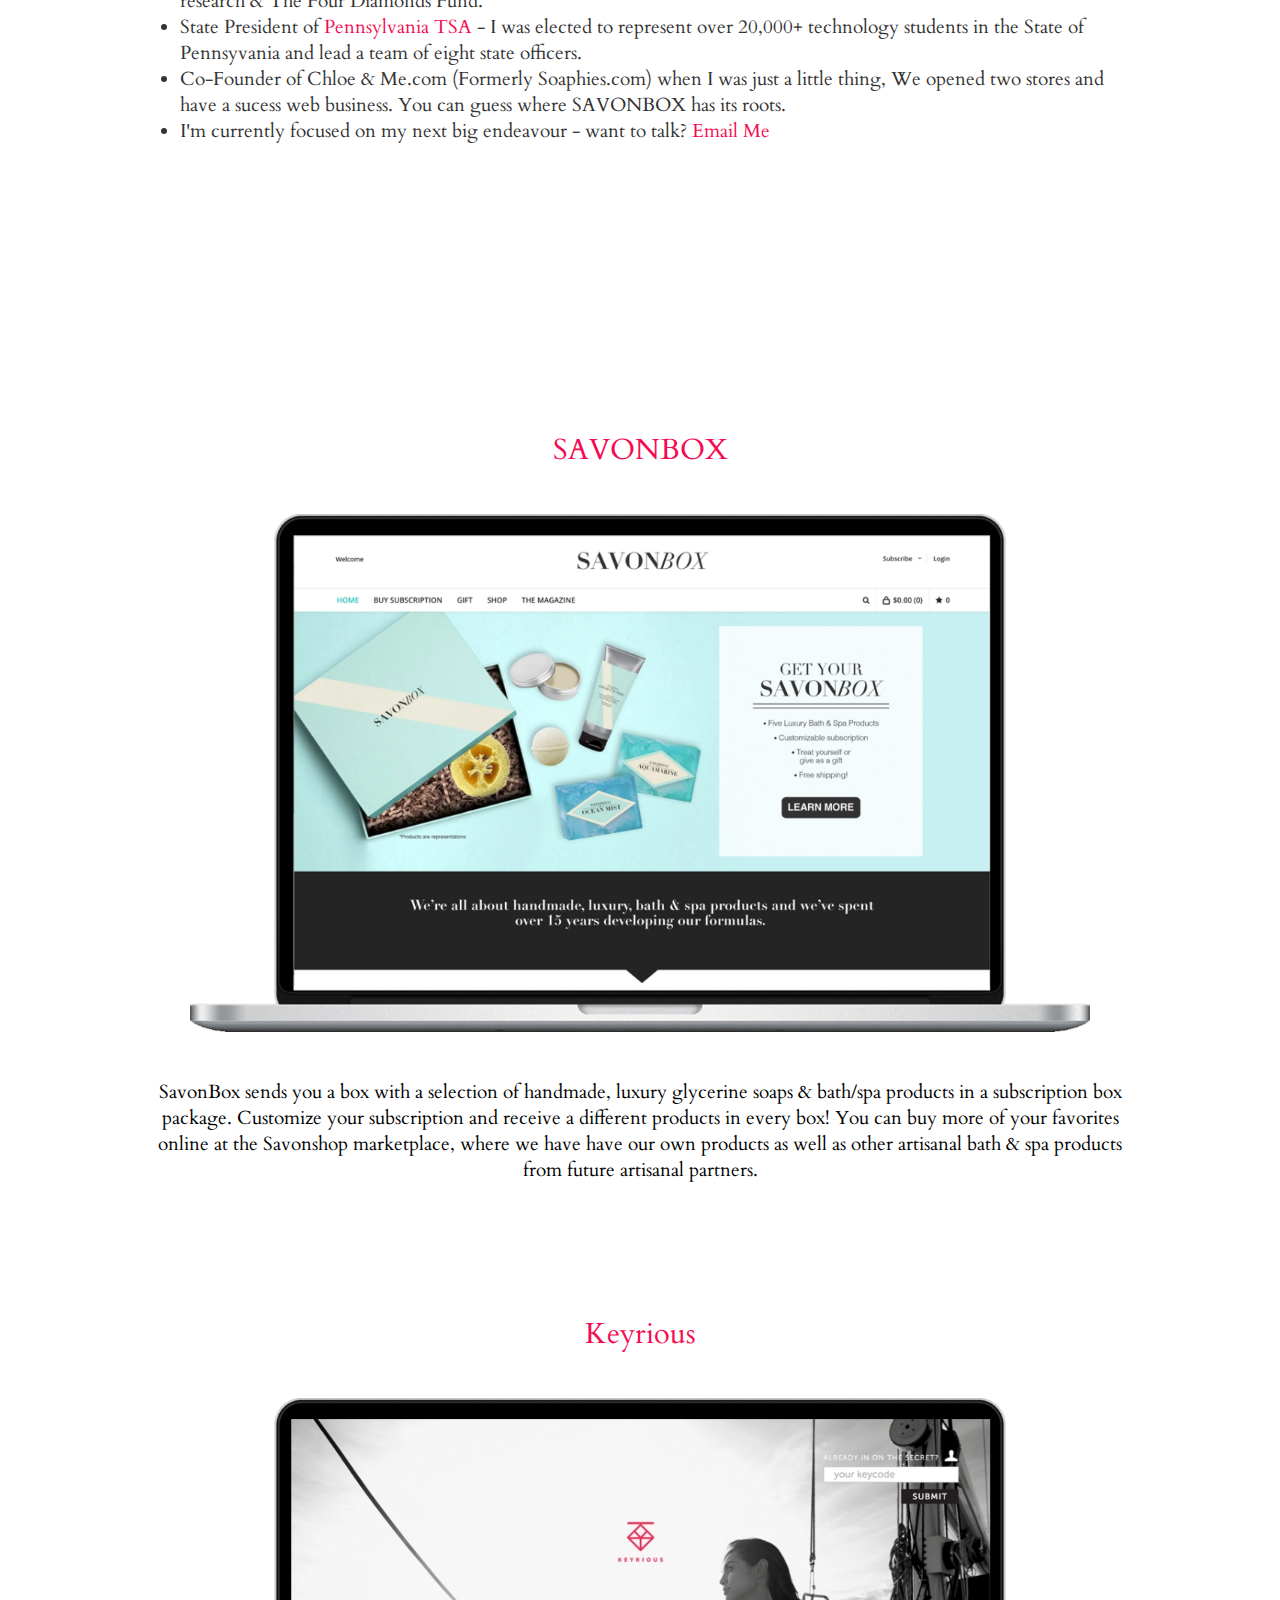
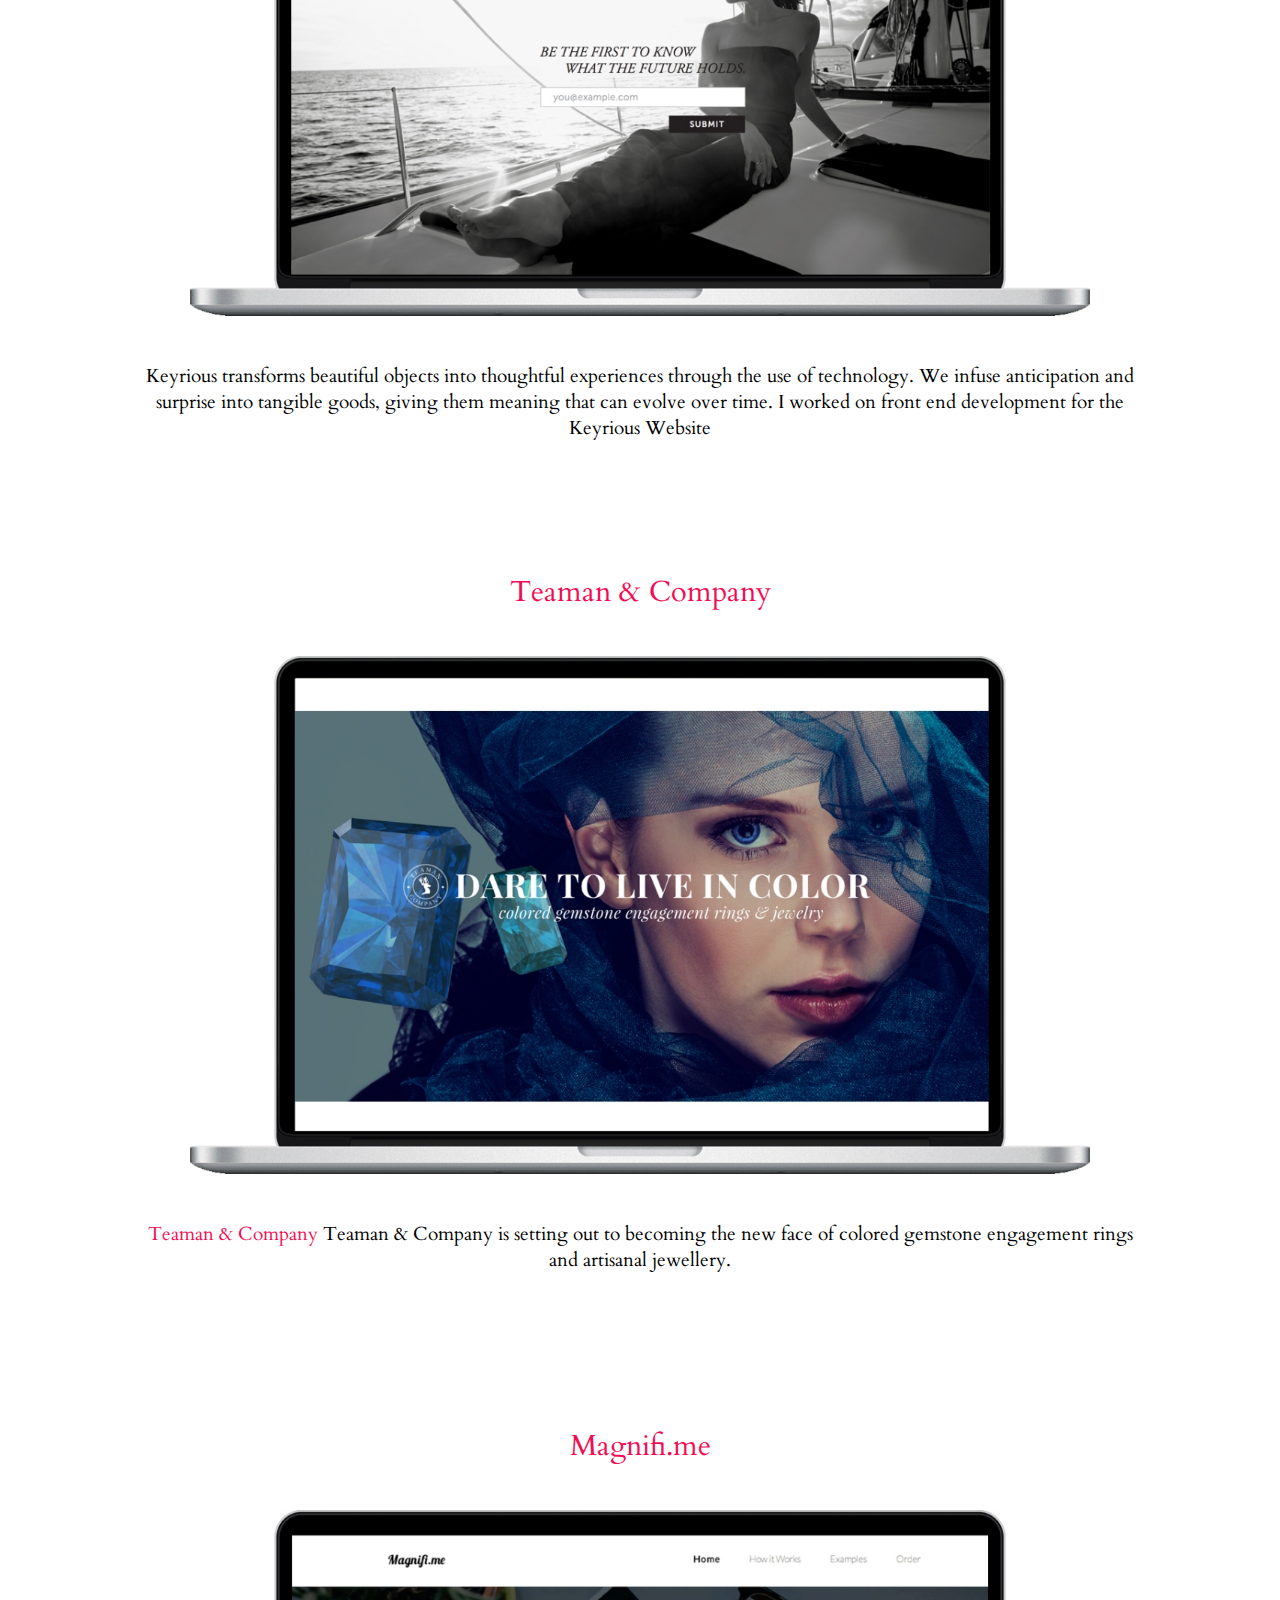
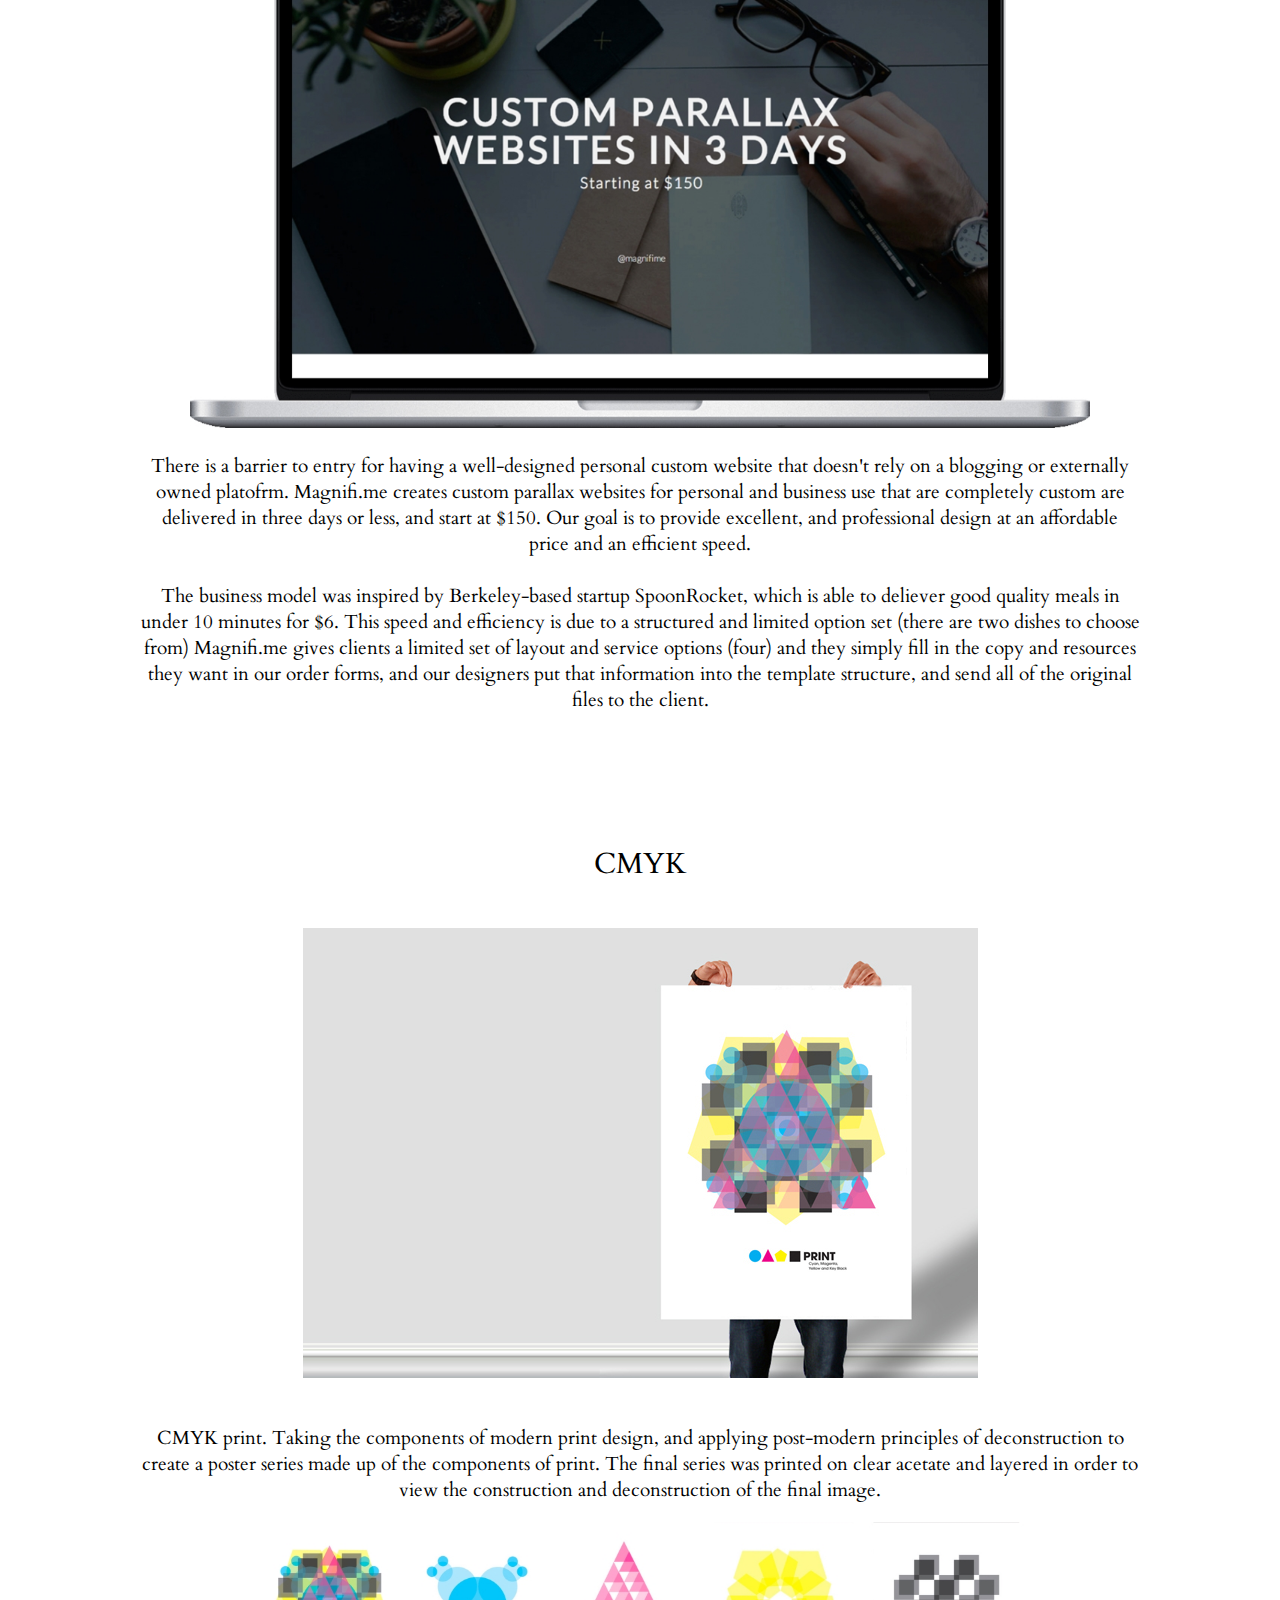
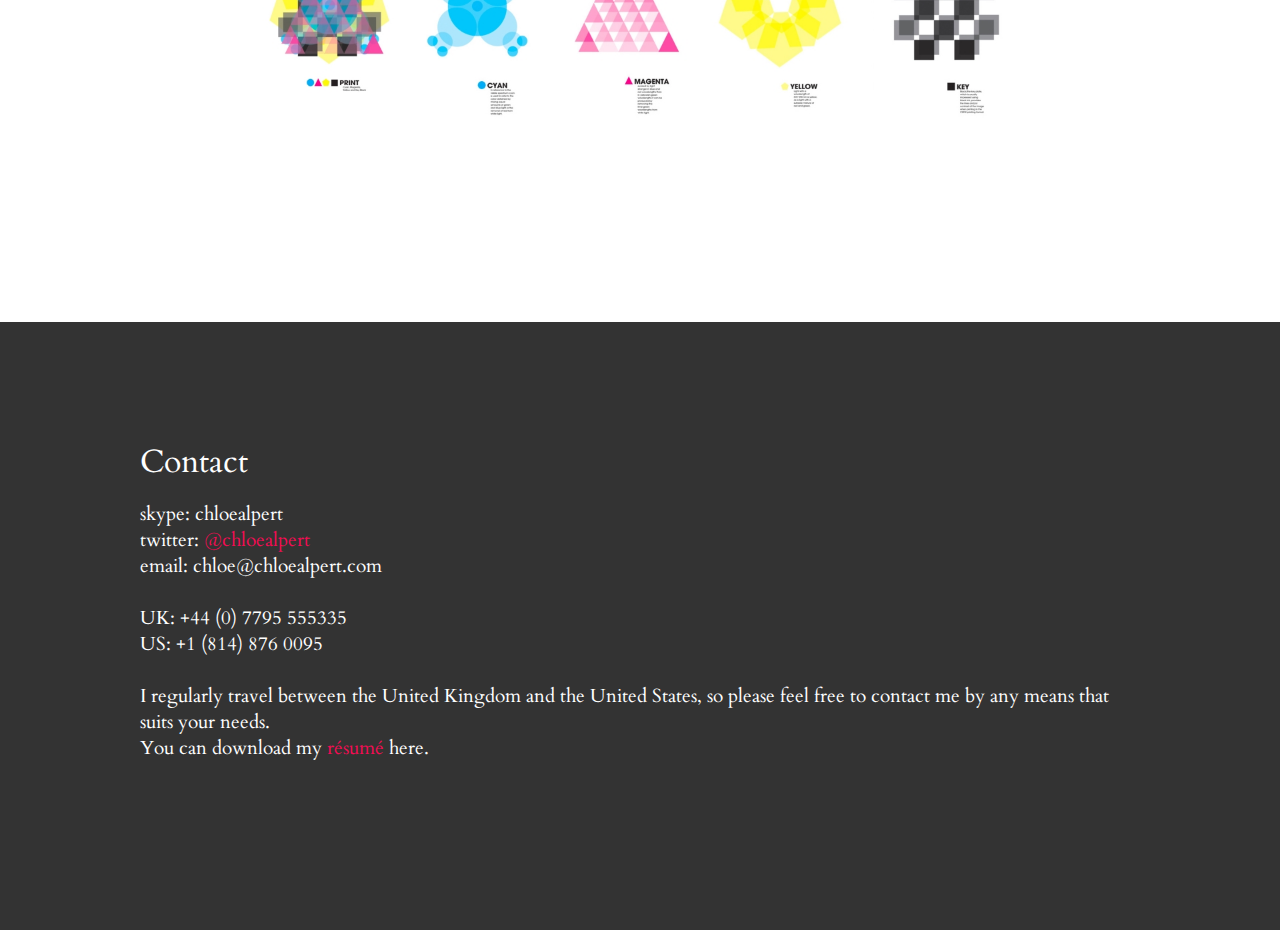
==== commit a4637290: "General Update" ====
--- a/index.html
+++ b/index.html
@@ -7,20 +7,20 @@
 	<meta http-equiv="Content-Type" content="text/html; charset=utf-8"/>
 	<meta name="viewport" content="width=device-width, initial-scale = 1.0, user-scalable = no">
 	<title>Chloé Alpert</title>
-	<meta name="description" content="Entrepreneur; Designer & E-commerce specialist in brand strategy and front-end design & development.">
+	<meta name="description" content="Design + Fonrt-end Development | Growth Hacking | Entrepreneurship ">
 	<meta name="keywords" content="HTML,CSS,XML,JavaScript,Chloe,Alpert,Designer,Entrepreneur,London,San Francisco,Teaman,Jewelry, Jewellery,Teamanco">
 	<meta name="author" content="Chloe Alpert">
 	<meta charset="UTF-8">
 	<link rel="icon" 
       type="image/png" 
       href="http://chloealpert.com/images/favicon.png">
-	<link href='http://fonts.googleapis.com/css?family=Open+Sans:400,700,600' rel='stylesheet' type='text/css'>
 	<link rel="stylesheet" href="css/normalize.css" type="text/css" media="screen">
 	<link rel="stylesheet" href="css/grid.css" type="text/css" media="screen">
 	<link rel="stylesheet" href="css/style.css" type="text/css" media="screen">
 	<!-- <link rel="stylesheet" href="css/style.min.css" type="text/css" media="screen"> -->
 	<!--[if IE]><script src="http://html5shim.googlecode.com/svn/trunk/html5.js"></script><![endif]-->
-	<link href='http://fonts.googleapis.com/css?family=Lato:100,300,400,' rel='stylesheet' type='text/css'>
+	<link href='http://fonts.googleapis.com/css?family=Cardo:400,700' rel='stylesheet' type='text/css'>
+	<link href='http://fonts.googleapis.com/css?family=Open+Sans:400,700,600' rel='stylesheet' type='text/css'>
 <!--image slider bits -->
  <link href="themes/3/js-image-slider.css" rel="stylesheet" type="text/css" />
     <script src="themes/3/js-image-slider.js" type="text/javascript"></script>
@@ -86,8 +86,14 @@
 			<div id="content" class="indexslide">
 				<center>
 					<h1 id="fittext1">Chloé Alpert</h1>
-					<h2 id="fittext1">Design + Development | Startups | Consulting </h2><br>
-					<h2 style="margin-top:-60px;"><a style="color:white;" href="http://www.twitter.com/chloealpert">@chloealpert</a></h2>
+					<h2 id="fittext1">Design + Front End Development | Growth Hacking | Entrepreneurship </h2><br>
+					<div id="socialicons">
+					<a href="http://www.facebook.com/chloealpert/" target="_blank"> <img src="images/facebook.png"/>
+					<a href="http://www.twitter.com/chloealpert/" target="_blank"> <img src="images/twitter.png"/>
+					<a href="http://www.instagram.com/chloelalpert/" target="_blank"> <img src="images/insta.png"/>
+					<a href="http://www.pinterest.com/cltalpert/" target="_blank"> <img src="images/pinterest.png"/>
+					</div>
+					<!--<h2 style="margin-top:-80px;"><a href="http://www.twitter.com/chloealpert">@chloealpert</a></h2>-->
 				
 				</center>
 			</div>
@@ -100,35 +106,42 @@
 	<div class="slide" id="slide2" data-slide="2" data-stellar-background-ratio="0.5">
 		<div class="container clearfix">
 			<div id="content" class="grid_12">
-				<center>
-					<img src="images/chloealpertmap.gif" width="75%">
-				</center>
 					<h2>About</h2>
 					<img style="float:left;padding-right:20px;" src="images/chloe.png" width="100px" height="auto"/>
-					<p>I was born in the US, educated in England, and am now based in San Francisco, CA where I am currently focused on entrepreneurship and early-stage startups. I specialise in e-commerce and web-based consumer products focusing on design, brand strategy and front-end design & development. 
-
-					<br></br>
-
-					I'm a violinist with 15 years of experience, and at one point I was a semi-professional juggler -- something that is one of my more crazy passions. I'm a citizen of the world, a culinary enthusiast, and passionate about classical literature and poetry (specifically Greek and Roman works.) 
+					<p>I was born in the US, educated in England, and am now based in San Francisco, CA where I am currently focused on my jack of all trades skills in design & dront-end development, growth hacking & marketing and entrepreneurship & early-stage startups. I'm someone who loves solving big problems, and I love collaborating with interesting people and learning along the way.
 					</p>
 
 					<br></br>
 					
 					<h2> Press </h2>
 			
-					<a href="http://women2.com/2015/01/22/votes-see-results-founders-watch-nominations/">•Women2.0 Founders To Watch 2015 Shortlist</a><br>
-					<a href="http://www.yourcoffeebreak.co.uk/pillow-talk/26338749175/what-your-ring-says-about-you-according-to-chloe-alpert-of-teaman-company-2/">•Your Coffee Break; What your ring says about you according to Chloe Alpert of Teaman & Company.</a><br>
-					<a href="http://www.huffingtonpost.com/simone-collins/seven-unique-marriage-pro_b_6180344.html">•Huffington Post - 7 Unique Marriage Proposal Ideas</a><br>
-					<a href="http://techcrunch.com/2014/04/30/500-startups-accelerator-batch-9/">•Tech Crunch - 500 Startups Accelerator Announces Its Ninth Batch Of Companies And Two New EIRs</a><br>
-					<a href="http://innovation-archives.berkeley.edu/Lester/news/mail/2014/launch-winners-2014-v3.html">•UC Berkeley - Haas (MBA) Archives The UC Berkeley Startup Competition (LAUNCH) Winners</a>
+					<li><a href="http://women2.com/2015/01/22/votes-see-results-founders-watch-nominations/">Women2.0 Founders To Watch 2015 Shortlist</a></li>
+					<li><a href="http://www.yourcoffeebreak.co.uk/pillow-talk/26338749175/what-your-ring-says-about-you-according-to-chloe-alpert-of-teaman-company-2/">Your Coffee Break; What your ring says about you according to Chloe Alpert of Teaman & Company.</a></li>
+					<li><a href="http://www.huffingtonpost.com/simone-collins/seven-unique-marriage-pro_b_6180344.html">Huffington Post - 7 Unique Marriage Proposal Ideas</a></li>
+					<li><a href="http://techcrunch.com/2014/04/30/500-startups-accelerator-batch-9/">Tech Crunch - 500 Startups Accelerator Announces Its Ninth Batch Of Companies And Two New EIRs</a></li>
+					<li><a href="http://innovation-archives.berkeley.edu/Lester/news/mail/2014/launch-winners-2014-v3.html">UC Berkeley - Haas (MBA) Archives The UC Berkeley Startup Competition (LAUNCH) Winners</a></li>
+				</ul>
 
 					<br></br>
 					<br></br>
 			
 					<h2> Professional Experience </h2>
 
-						<br></br>
-
+							<ul>
+							  <li>My current project is <a href="http://www.savonbox.com/">SAVONBOX</a> - the handmade bath & spa subscirption service and marketplace. We'll be launching later this year, and for now you can follow <a href="http://www.angel.co/savonbox">SAVONBOX on Angelist.</a></li>
+							  <li>Currently the COO at <a href="http://www.keyrious.com">Keyrious,</a> where I'm mangaing product as well as assisting on front-end development & growth hacking.</li>
+							  <li>In 2014 I went through <a href="www.500.co/">500 Startups</a> as the Founder & CEO of <a href="https://angel.co/teaman-company">Teaman & Company</a> as was one of the youngest female founders to ever go through 500. </li>
+							  <li>Former Marketing Diretor at The Shelf, a platform to connect relevant bloggers and social influencers.</li>
+							  <li>Graphic Design Manger at <a href="www.thon.org/">THON</a> - the worlds largest student run philanthropy, where I was part of a team that managed marketing & public relations for the entire charity and helped raise more than $8 million for paediatric cancer research & The Four Diamonds Fund.</li>
+							  <li>State President of <a href="www.tsaweb.org">Pennsylvania TSA</a> - I was elected to represent over 20,000+ technology students in the State of Pennsyvania and lead a team of eight state officers.</li>
+							  <li>Co-Founder of Chloe & Me.com (Formerly Soaphies.com) when I was just a little thing, We opened two stores and have a sucess web business. You can guess where SAVONBOX has its roots.</li>
+							  <li>I'm currently focused on my next big endeavour - want to talk? <a href="mailto:chloe@chloealpert.com">Email Me</a></li>
+							</ul>
+						
+
+
+<!-- Old professional experience - keep for later use if necessary -->
+<!--
 						<b><a href="www.teamanco.com">Founder & CCO, Teaman & Company</a></b><br>
 						<i>February 2015 – March 2015 | San Francisco, CA<br></i>
 						•Working with the Chief Executive Officer to develop cohesive and productive goals for the company and designs ways to meet them.<br>
@@ -223,7 +236,7 @@
 						<b>Co-Founder | www.soaphies.com</b><br>
 						<i>2001 – 2007 Pennsylvania, USA<br></i>
 						Handmade glycerine soaps and essentials from our home to yours. Opened two stores in Pennsylvania, moved 100% online and continued to do trade shows around the country.  Soaphies.com is on hiatus to be revisited in the future, 100% IP retained and licensed.	<br></br>
-
+-->
 
 
 			</div>
@@ -237,54 +250,48 @@
 			<div id="content" class="grid_12">
 				<div>
 					<center>
-						<h2>Photography Selections</a> </h2>
-							<br></br>
-								<div class="image-set">
-									<a class="example-image-link" href="images/alpert1.jpg" data-lightbox="example-set" data-title="Page 1"><img class="example-image" src="images/alpert1.jpg" width="18%" alt=""/></a>
-									<a class="example-image-link" href="images/alpert2.jpg" data-lightbox="example-set" data-title="Page 2"><img class="example-image" src="images/alpert2.jpg" width="18%" alt="" /></a>
-									<a class="example-image-link" href="images/alpert3.jpg" data-lightbox="example-set" data-title="Page 2"><img class="example-image" src="images/alpert3.jpg" width="18%" alt="" /></a>
-									<a class="example-image-link" href="images/alpert4.jpg" data-lightbox="example-set" data-title="Page 2"><img class="example-image" src="images/alpert4.jpg" width="18%" alt="" /></a>
-									<a class="example-image-link" href="images/alpert5.jpg" data-lightbox="example-set" data-title="Page 2"><img class="example-image" src="images/alpert5.jpg" width="18%" alt="" /></a>
-									<br>
-									<a class="example-image-link" href="images/alpert6.jpg" data-lightbox="example-set" data-title="Page 1"><img class="example-image" src="images/alpert6.jpg" width="22.5%" alt=""/></a>
-									<a class="example-image-link" href="images/alpert7.jpg" data-lightbox="example-set" data-title="Page 2"><img class="example-image" src="images/alpert7.jpg" width="22.5%" alt="" /></a>
-									<a class="example-image-link" href="images/alpert8.jpg" data-lightbox="example-set" data-title="Page 2"><img class="example-image" src="images/alpert8.jpg" width="22.5%" alt="" /></a>
-									<a class="example-image-link" href="images/alpert9.jpg" data-lightbox="example-set" data-title="Page 2"><img class="example-image" src="images/alpert9.jpg" width="22.5%" alt="" /></a>
-									<br>
-									<a class="example-image-link" href="images/alpert10.jpg" data-lightbox="example-set" data-title="Page 2"><img class="example-image" src="images/alpert10.jpg" width="18%" alt="" /></a>
-									<a class="example-image-link" href="images/alpert11.jpg" data-lightbox="example-set" data-title="Page 2"><img class="example-image" src="images/alpert11.jpg" width="18%" alt="" /></a>
-									<a class="example-image-link" href="images/alpert12.jpg" data-lightbox="example-set" data-title="Page 2"><img class="example-image" src="images/alpert12.jpg" width="18%" alt="" /></a>
-									<a class="example-image-link" href="images/alpert13.jpg" data-lightbox="example-set" data-title="Page 2"><img class="example-image" src="images/alpert13.jpg" width="18%" alt="" /></a>
-									<a class="example-image-link" href="images/alpert14.jpg" data-lightbox="example-set" data-title="Page 2"><img class="example-image" src="images/alpert14.jpg" width="18%" alt="" /></a>
-									<br>
-									<a class="example-image-link" href="images/alpert16.jpg" data-lightbox="example-set" data-title="Page 2"><img class="example-image" src="images/alpert16.jpg" width="14.9%" alt="" /></a>
-									<a class="example-image-link" href="images/alpert17.jpg" data-lightbox="example-set" data-title="Page 2"><img class="example-image" src="images/alpert17.jpg" width="14.9%" alt="" /></a>
-									<a class="example-image-link" href="images/alpert18.jpg" data-lightbox="example-set" data-title="Page 2"><img class="example-image" src="images/alpert18.jpg" width="14.9%" alt="" /></a>
-									<a class="example-image-link" href="images/alpert19.jpg" data-lightbox="example-set" data-title="Page 2"><img class="example-image" src="images/alpert19.jpg" width="14.9%" alt="" /></a>
-									<a class="example-image-link" href="images/alpert20.jpg" data-lightbox="example-set" data-title="Page 2"><img class="example-image" src="images/alpert20.jpg" width="14.9%" alt="" /></a>
-									<a class="example-image-link" href="images/alpert21.jpg" data-lightbox="example-set" data-title="Page 2"><img class="example-image" src="images/alpert21.jpg" width="14.9%" alt="" /></a>
-								</div>
-					</center>	
-				</div>
-<br></br>
-<br></br>
-<br></br>
-
-				<div>
-					<center>
-						<h2> <a href="http://www.teamanco.com/">Teaman & Company</a> </h2>
-							<br></br>
-								<img src="images/p1.png" width="90%">
+						<h2> <a href="https://angel.co/savonbox">SAVONBOX</a> </h2>
+							<br></br>
+								<img src="images/p3.jpg" width="90%">
+									<br></br>
+									<p> SavonBox sends you a box with a selection of handmade, luxury glycerine soaps & bath/spa products in a subscription box package. Customize your subscription and receive a different products in every box!  You can buy more of your favorites online at the Savonshop marketplace, where we have have our own products as well as other artisanal bath & spa products from future artisanal partners. 
+									</p>
+					</center>	
+				</div>
+<br></br>
+<br></br>
+<br></br>
+
+				<div>
+					<center>
+						<h2> <a href="https://angel.co/keyrious">Keyrious</a> </h2>
+							<br></br>
+								<img src="images/p4.jpg" width="90%">
+									<br></br>
+									<p> Keyrious transforms beautiful objects into thoughtful experiences through the use of technology. We infuse anticipation and surprise into tangible goods, giving them meaning that can evolve over time.  I worked on front end development for the Keyrious Website
+									</p>	
+					</center>	
+				</div>
+<br></br>
+<br></br>
+<br></br>
+
+
+				<div>
+					<center>
+						<h2> <a href="https://angel.co/teaman-company">Teaman & Company</a> </h2>
+							<br></br>
+								<img src="images/p1.jpg" width="90%">
 									<br></br>
 									<p> <a href="www.teamanco.com">Teaman & Company</a> Teaman & Company is setting out to becoming the new face of colored gemstone engagement rings and artisanal jewellery. </p>	<br>
-									<img src="images/teamanco.jpg" width="90%"><br></br>
+									<!--<img src="images/teamanco.jpg" width="90%"><br></br>
 										<div class="image-set">
 					<a class="example-image-link" href="images/awireframe1.gif" data-lightbox="example-set" data-title="Page 1"><img class="example-image" src="images/awireframe1.gif" alt=""/></a>
 					<a class="example-image-link" href="images/awireframe2.gif" data-lightbox="example-set" data-title="Page 2"><img class="example-image" src="images/awireframe2.gif" alt="" /></a>
 
 									
 									<p> Original concept wireframes for customer serivce dashbaord for end-to-end e-commerce sales platform</p>
-									</div>
+									</div>-->
 									
 
 					</center>	
@@ -296,12 +303,12 @@
 					<center>
 						<h2> <a href="http://www.magnifi.me/">Magnifi.me</a>  </h2>
 							<br></br>
-							<img src="images/p2.png" width="90%">
+							<img src="images/p2.jpg" width="90%">
 								<p> There is a barrier to entry for having a well-designed personal custom website that doesn't rely on a blogging or externally owned platofrm. Magnifi.me creates custom parallax websites for personal and business use that are completely custom are delivered in three days or less,  and start at $150. Our goal is to provide excellent, and professional design at an affordable price and an efficient speed. <br> </br>
 
 								 The business model was inspired by Berkeley-based startup SpoonRocket, which is able to deliever good quality meals in under 10 minutes for $6.  This speed and efficiency is due to a structured and limited option set (there are two dishes to choose from) Magnifi.me gives clients a limited set of layout and service options (four) and they simply fill in the copy and resources they want in our order forms, and our designers put that information into the template structure, and send all of the original files to the client.</p>
-							<img src="images/p2a.png" width="90%">	
-							<p> Clients can choose from a series of stock image backgrounds for their title page, or they can provide their own images.  Clients are responsible for purchasing their own hosting and domain, but Magnifi.me does offer an assistance serivce to help clients set up their site.</p>
+							<!--<img src="images/p2a.png" width="90%">	
+							<p> Clients can choose from a series of stock image backgrounds for their title page, or they can provide their own images.  Clients are responsible for purchasing their own hosting and domain, but Magnifi.me does offer an assistance serivce to help clients set up their site.</p>-->
 					</center>	
 				</div>
 <br></br>
@@ -330,14 +337,14 @@
 		<div class="container clearfix">
 			<div id="content" class="grid_12">
 				<h2>Contact</h2>
-				skype: chloealpert<br>
+				<p>skype: chloealpert<br>
 				twitter: <a href="http://www.twitter.com/chloealpert/">@chloealpert</a><br>
 				email: chloe@chloealpert.com<br></br>
 				UK: +44 (0) 7795 555335 <br>
 				US: +1 (814) 876 0095<br></br>
 				I regularly travel between the United Kingdom and the United States, so please feel free to contact me by any means that suits your needs.<br>
-				You can download my <a href="http://www.chloealpert.com/RESUME.pdf">résumé</a> here. <br>
-				All business relating to Teaman & Company can be sent to chloe@teamanco.com				
+				You can download my <a href="http://www.chloealpert.com/RESUME.pdf">résumé</a> here. <br></p>
+							
 			</div>
 		</div>
 	</div>
--- a/css/style.css
+++ b/css/style.css
@@ -1,29 +1,29 @@
 /* Global */
 
 body {
-	font-family: 'Signika Negative', sans-serif;
+	font-family: 'Cardo', serif;
 	font-weight: 100;
 	font-size: 1.0em;
-	color: #8a8683;
+	color: #333333;
 	background-color:#ffffff;
 }
 img {
 	max-width: 100%;
 }
 a:link {
-	color: #232323;
-	text-decoration: none;
-
-}
-
-a:visited {
-	color: #666666;
-	text-decoration: none;
-}
-
-a:hover {
 	color: #f40c53;
 	text-decoration: none;
+
+}
+
+a:visited {
+	color: #f40c53;
+	text-decoration: none;
+}
+
+a:hover {
+	color: #ff76a0;
+	text-decoration: none;
 }
 
 p{
@@ -40,15 +40,19 @@
 /* Navigation */
 
 .menu {
+	font-family: 'Open Sans';
 	position:fixed;
 	top:0px;
 	width:100%; 
 	height:7%; 
 	background-color:#ffffff;
 	z-index:100;
-  -moz-box-shadow:0px 2px 25px rgba(0,0,0,0.3);
--webkit-box-shadow:0px 2px 25px rgba(0,0,0,0.3);
-box-shadow:0px 2px 25px rgba(0,0,0,0.3);
+  	-moz-box-shadow:0px 2px 25px rgba(0,0,0,0.3);
+	-webkit-box-shadow:0px 2px 25px rgba(0,0,0,0.3);
+	box-shadow:0px 2px 25px rgba(0,0,0,0.3);
+	color:#f40c53;
+	font-weight: 100;
+	font-size: .9em;
 
 }
 #logo {
@@ -72,12 +76,12 @@
 }
 .navigation li:hover{
 	cursor:pointer;
-	color: #000000;
+	color: #ff76a0;
 }
 
 .navigation .active{
 	cursor:pointer;
-	color: #000000;
+	
 	
 }
 
@@ -109,10 +113,10 @@
 
 
 #slide1 h1 {
-			font-family: "lato" ,sans-serif;
+			font-family: 'Cardo', serif;
 			text-align: center;
 			color:#f1f1f1;
-			font-size: 70px;
+			font-size: 60px;
 			letter-spacing: 1px;
 			font-weight:700;
 			display: block;
@@ -124,18 +128,36 @@
 	
 }
 #slide1 h2 {
-	font-family: "lato" ,sans-serif;
+	font-family: 'Cardo', serif;
 	font-size: 1.5em;
 	color: #f1f1f1;
 	line-height: 0px;
 	padding-bottom:20px;
 	font-weight: 100;
-	margin-bottom:10%;
+	margin-bottom: 25px;
 	margin-top:-25px;
 	padding-top:5px;
 	letter-spacing: .5px;
 }
 
+#slide1 a{
+	color: #f40c53;
+}
+
+#slide1 a:hover{
+	color: #ff76a0;
+}
+
+#socialicons img{
+	width:35px;
+	padding-left: 10px;
+	padding-right:10px;
+	margin-bottom:8%;
+}
+
+#socialicons img:hover{
+	opacity: .8;
+	}
 
 
 
@@ -145,7 +167,7 @@
 #slide2{
 	
 	background-color:#ffffff;
-	color:#000000;
+	
 	font-weight: 300;
 }
 #slide2 h1 {
@@ -157,13 +179,19 @@
 }
 #slide2 h2 {
 	font-size: 2em;
-	color: #000000;
+	color: #333333;
 	line-height: 0px;
 	padding-bottom:20px;
 	font-weight: 400;
 }
 
-
+#slide2 p{
+	font-size: 1.2em;
+}
+
+#slide2 li{
+	font-size: 1.2em;
+}
 
 
 /* Slide 3 */ 
@@ -195,6 +223,11 @@
 	font-weight: 400;
 }
 
+#slide3 p{
+	font-size: 1.2em;
+}
+
+
 
 
 
@@ -224,7 +257,16 @@
 }
 
 #slide4 a{
-	color:#ff5c5c;
+	color:#f40c53;
+}
+
+#slide4 a:hover{
+	color: #ff76a0;
+}
+
+#slide4 p{
+	font-size: 1.2em;
+	color:white;
 }
 
 
@@ -275,6 +317,14 @@
 	width:100%;
 }
 
+#slide1{
+	 background:url('../images/rocks2.jpg') no-repeat left center fixed; 
+  -webkit-background-size: cover;
+  -moz-background-size: cover;
+  -o-background-size: cover;
+  background-size: cover;
+}
+
 #slide1 h1 {
 	line-height: 1em;
 }
@@ -286,6 +336,7 @@
 }
 #slide2 h2 {
 	line-height: 1em;
+	margin-top: 35px;
 }
 #slide3 h1 {
 	line-height: 1em;
@@ -298,6 +349,7 @@
 }
 #slide4 h2 {
 	line-height: 1em;
+	margin-top: 35px;
 }
 
 }
@@ -338,6 +390,13 @@
 	padding:150px 0;
 }
 
+#slide1{
+	 background:url('../images/rocks3.jpg') no-repeat left center fixed; 
+  -webkit-background-size: cover;
+  -moz-background-size: cover;
+  -o-background-size: cover;
+  background-size: cover;
+}
 
 #slide1 h1 {
 	line-height: 1em;
@@ -345,12 +404,15 @@
 }
 #slide1 h2 {
 	line-height: 1em;
+
 }
 #slide2 h1 {
 	line-height: 1em;
+
 }
 #slide2 h2 {
 	line-height: 1em;
+	margin-top: 30px;
 }
 #slide3 h1 {
 	line-height: 1em;
@@ -363,15 +425,13 @@
 }
 #slide4 h2 {
 	line-height: 1em;
-}
-
-
-}
-
-@media (max-width: 700px) {
-	#slide1{background:#222222;}
-	#content{margin-top: -150px;}
-}
-
-
-
+	margin-top: 35px;
+}
+
+
+}
+
+
+
+
+
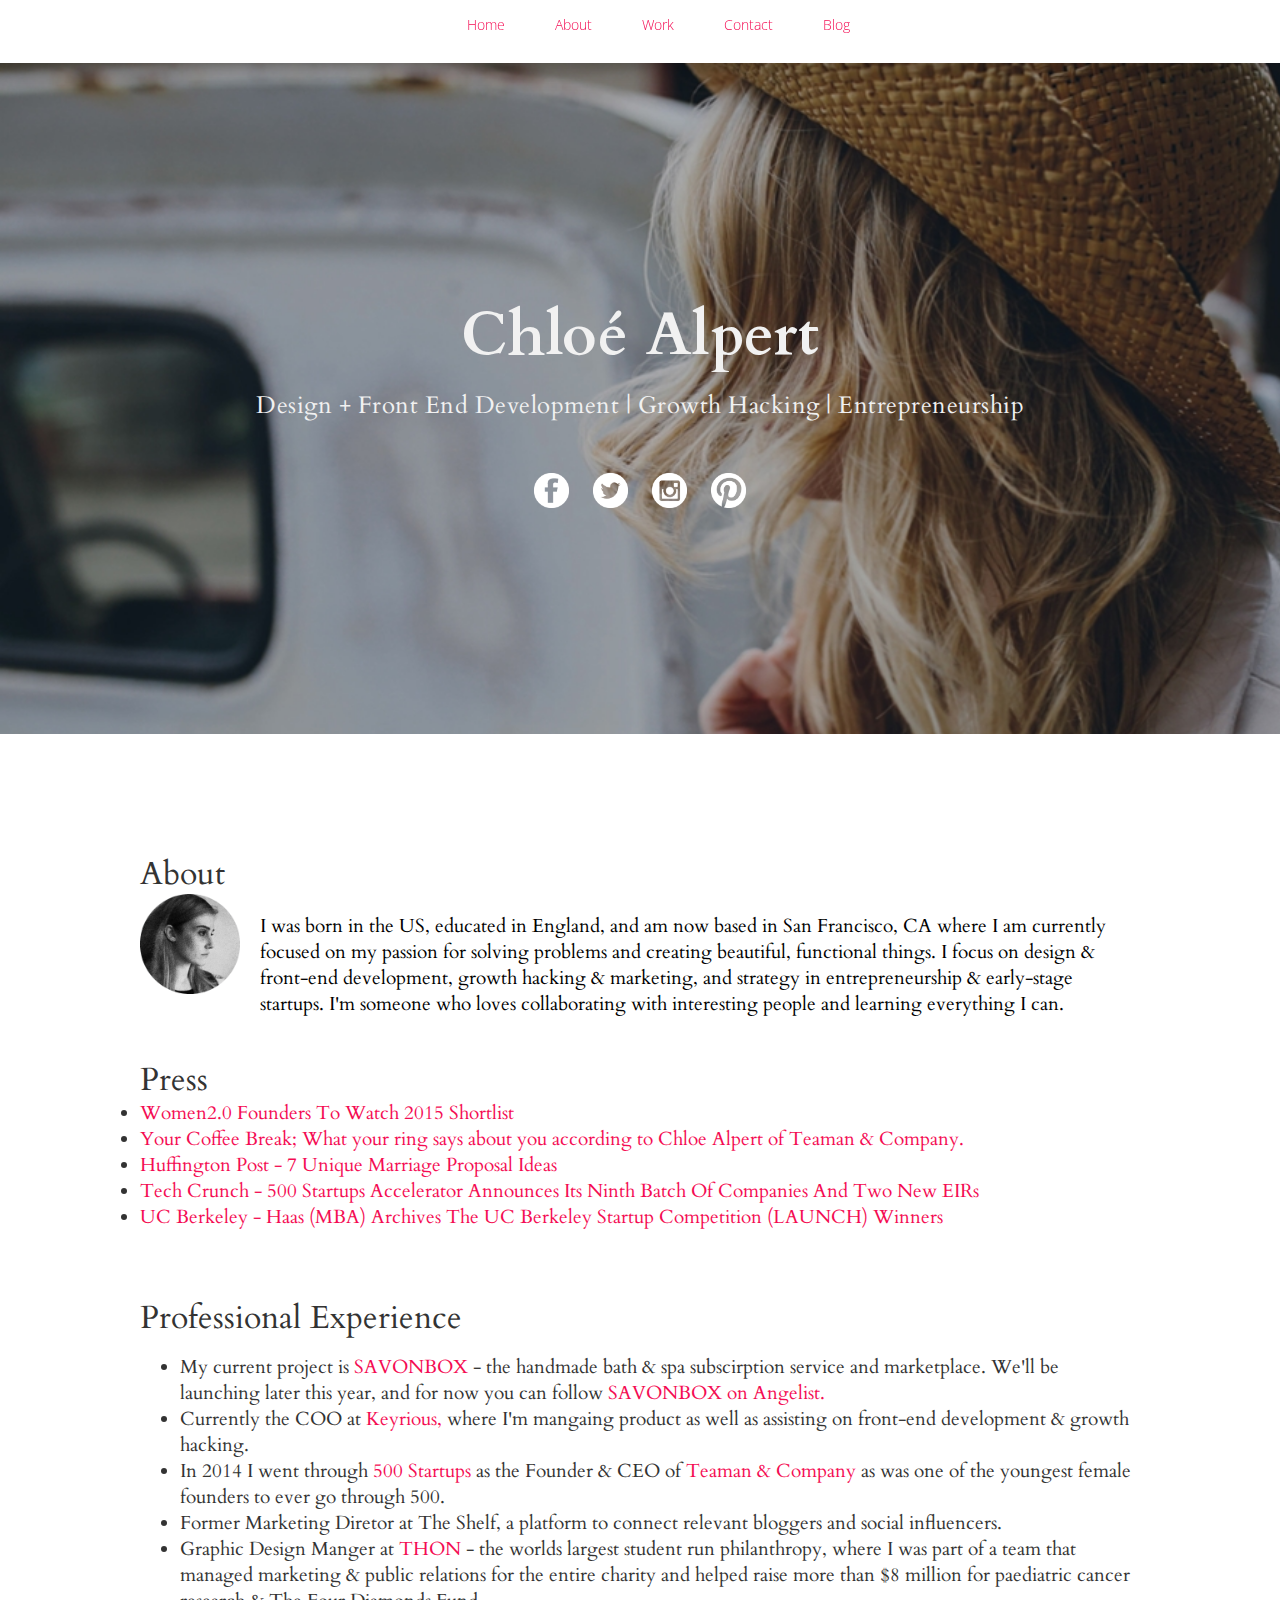
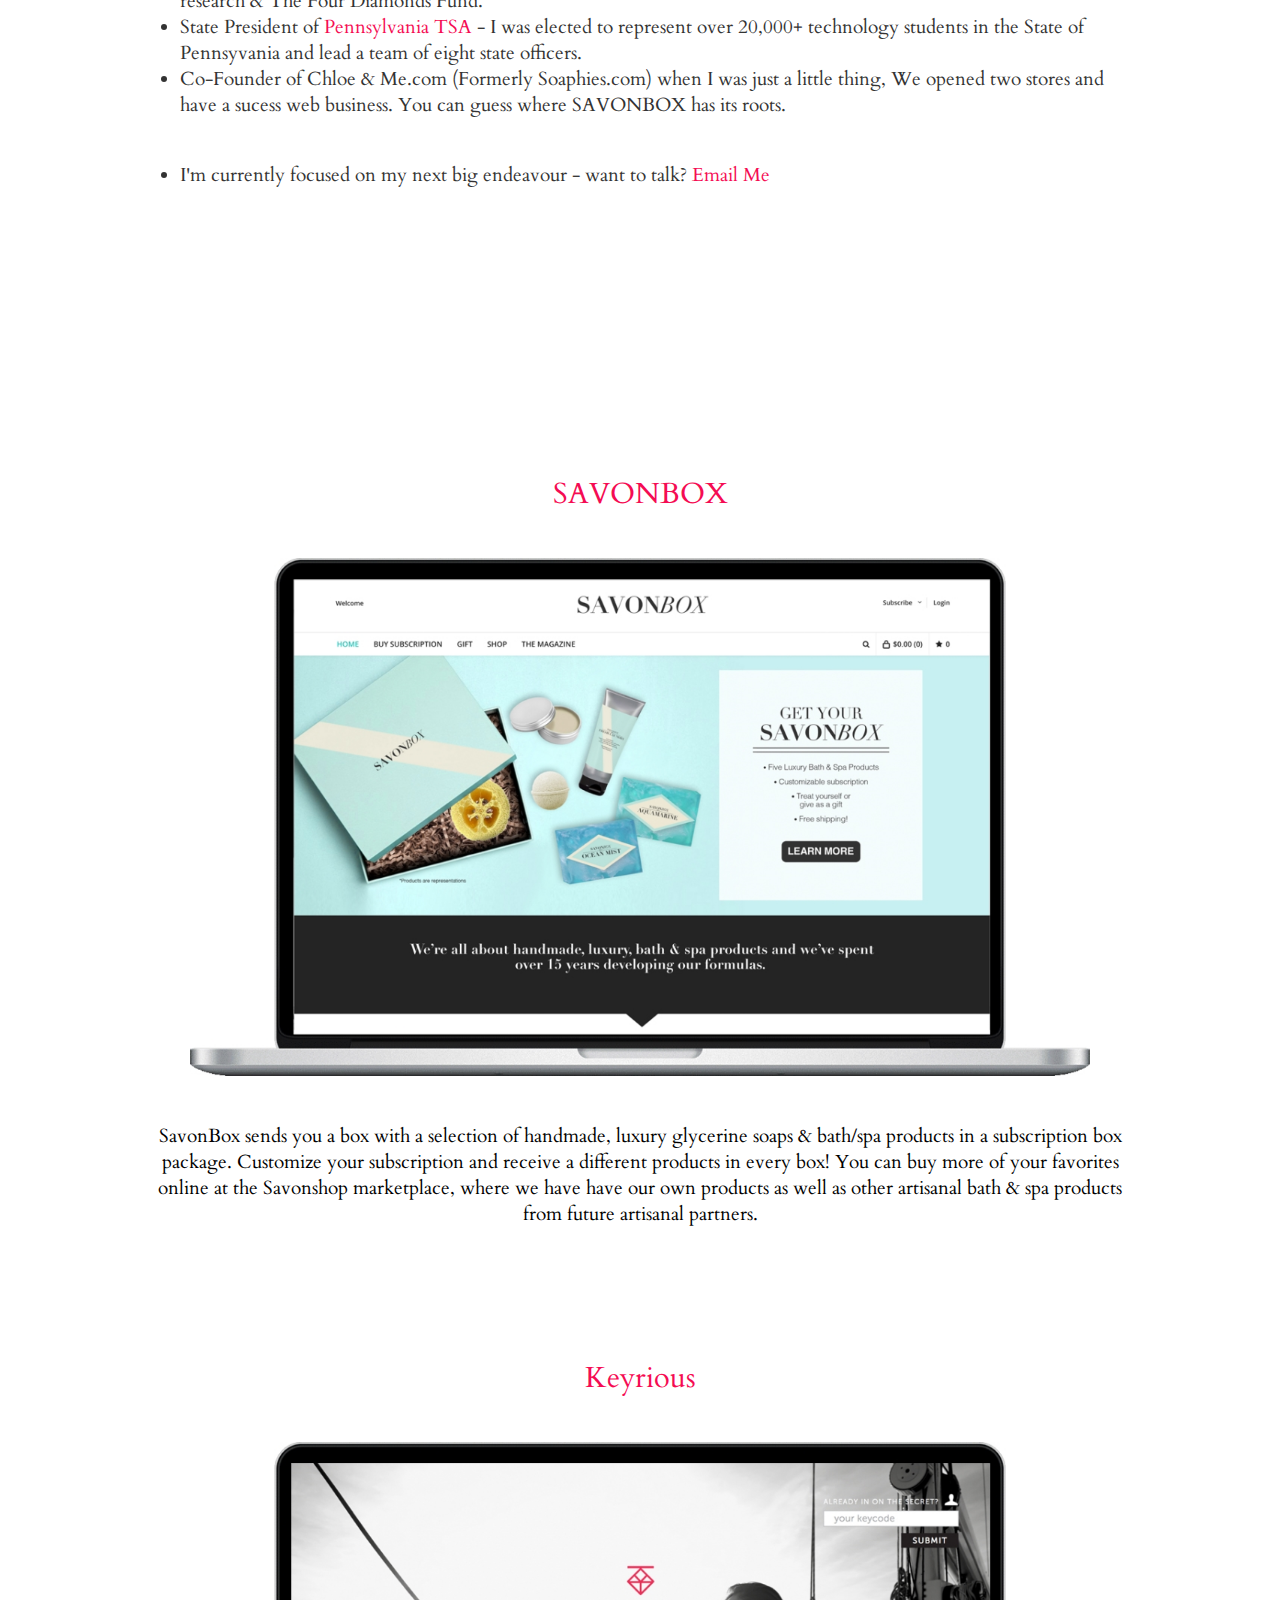
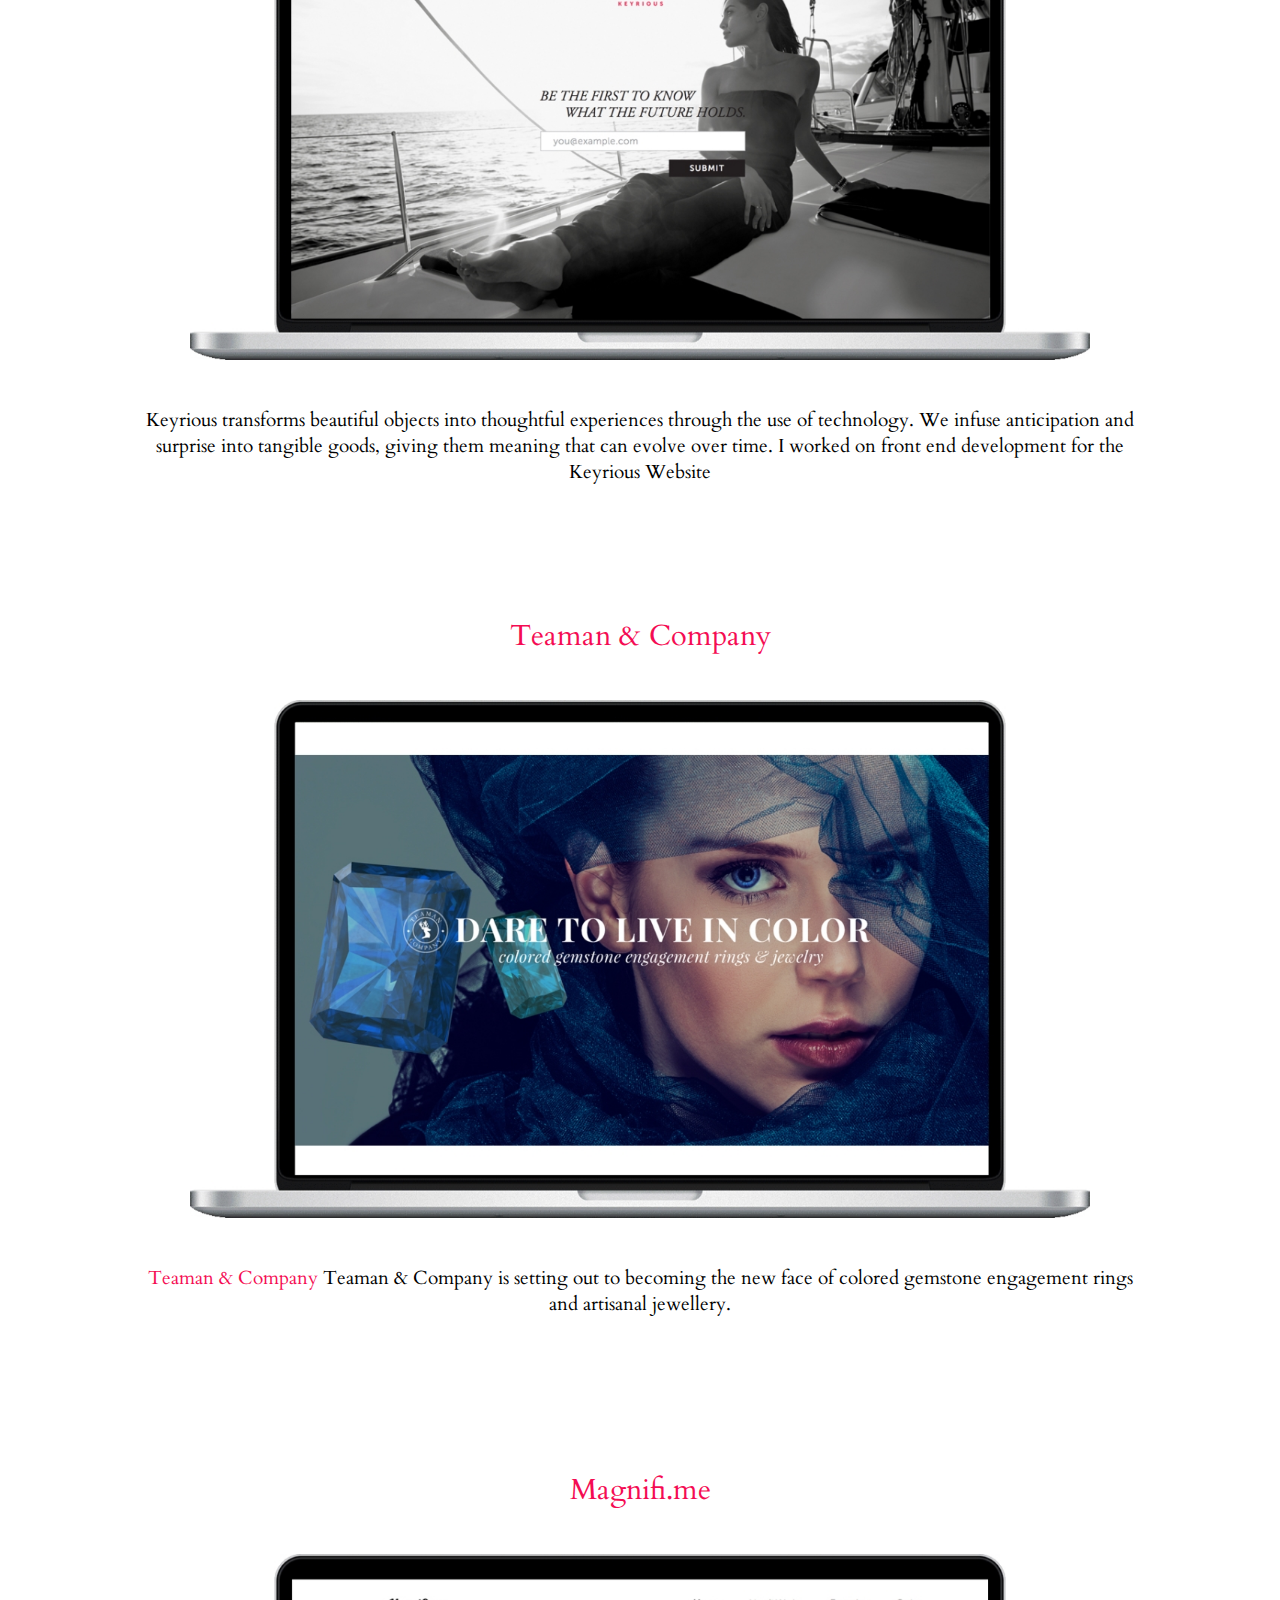
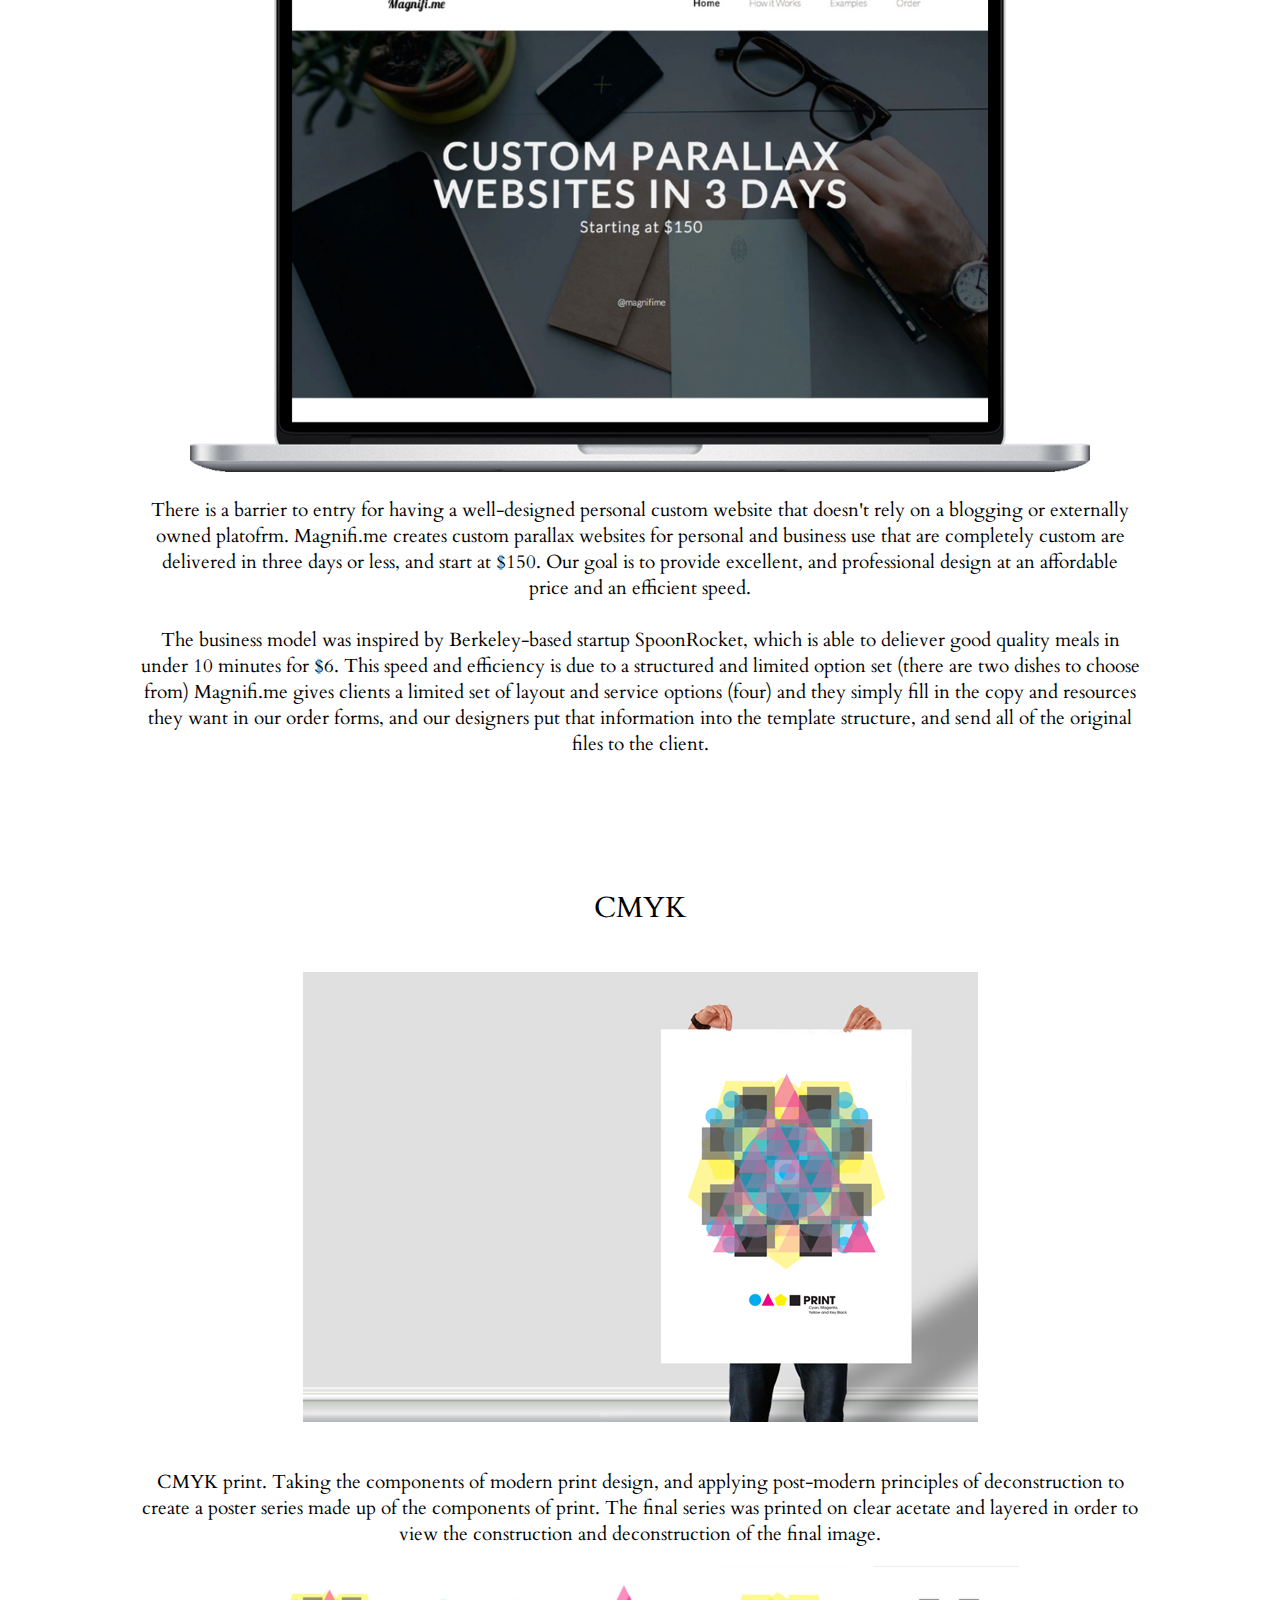
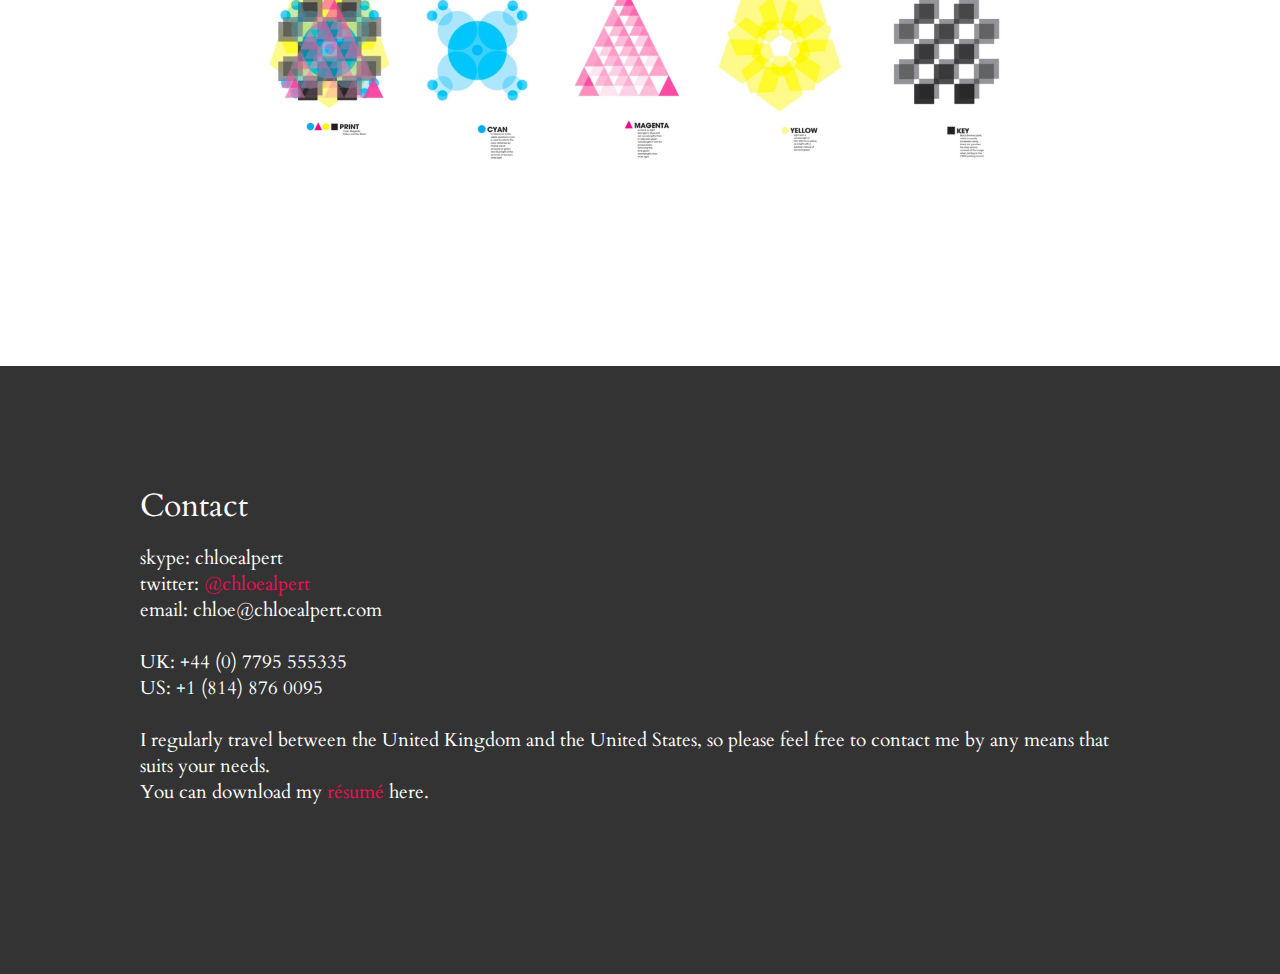
==== commit 63fc4cfd: "general updates" ====
--- a/index.html
+++ b/index.html
@@ -5,9 +5,10 @@
 <!--[if gt IE 8]><!--><html class="no-js"><!--<![endif]-->
 <head>
 	<meta http-equiv="Content-Type" content="text/html; charset=utf-8"/>
-	<meta name="viewport" content="width=device-width, initial-scale = 1.0, user-scalable = no">
+	<meta name="viewport" content="width=device-width; initial-scale=1.0; maximum-scale=1.0;">
+	<!--<meta name="viewport" content="width=device-width, initial-scale = 1.0, user-scalable = no">-->
 	<title>Chloé Alpert</title>
-	<meta name="description" content="Design + Fonrt-end Development | Growth Hacking | Entrepreneurship ">
+	<meta name="description" content="Design + Front-end Development | Growth Hacking | Entrepreneurship ">
 	<meta name="keywords" content="HTML,CSS,XML,JavaScript,Chloe,Alpert,Designer,Entrepreneur,London,San Francisco,Teaman,Jewelry, Jewellery,Teamanco">
 	<meta name="author" content="Chloe Alpert">
 	<meta charset="UTF-8">
@@ -108,7 +109,7 @@
 			<div id="content" class="grid_12">
 					<h2>About</h2>
 					<img style="float:left;padding-right:20px;" src="images/chloe.png" width="100px" height="auto"/>
-					<p>I was born in the US, educated in England, and am now based in San Francisco, CA where I am currently focused on my jack of all trades skills in design & dront-end development, growth hacking & marketing and entrepreneurship & early-stage startups. I'm someone who loves solving big problems, and I love collaborating with interesting people and learning along the way.
+					<p>I was born in the US, educated in England, and am now based in San Francisco, CA where I am currently focused on my passion for solving problems and creating beautiful, functional things.  I focus on design & front-end development, growth hacking & marketing, and strategy in entrepreneurship & early-stage startups. I'm someone who loves collaborating with interesting people and learning everything I can. 
 					</p>
 
 					<br></br>
@@ -134,7 +135,7 @@
 							  <li>Former Marketing Diretor at The Shelf, a platform to connect relevant bloggers and social influencers.</li>
 							  <li>Graphic Design Manger at <a href="www.thon.org/">THON</a> - the worlds largest student run philanthropy, where I was part of a team that managed marketing & public relations for the entire charity and helped raise more than $8 million for paediatric cancer research & The Four Diamonds Fund.</li>
 							  <li>State President of <a href="www.tsaweb.org">Pennsylvania TSA</a> - I was elected to represent over 20,000+ technology students in the State of Pennsyvania and lead a team of eight state officers.</li>
-							  <li>Co-Founder of Chloe & Me.com (Formerly Soaphies.com) when I was just a little thing, We opened two stores and have a sucess web business. You can guess where SAVONBOX has its roots.</li>
+							  <li>Co-Founder of Chloe & Me.com (Formerly Soaphies.com) when I was just a little thing, We opened two stores and have a sucess web business. You can guess where SAVONBOX has its roots.</li><br></br>
 							  <li>I'm currently focused on my next big endeavour - want to talk? <a href="mailto:chloe@chloealpert.com">Email Me</a></li>
 							</ul>
 						
--- a/css/style.css
+++ b/css/style.css
@@ -391,19 +391,16 @@
 }
 
 #slide1{
-	 background:url('../images/rocks3.jpg') no-repeat left center fixed; 
-  -webkit-background-size: cover;
-  -moz-background-size: cover;
-  -o-background-size: cover;
-  background-size: cover;
+	background:#333333;
 }
 
 #slide1 h1 {
 	line-height: 1em;
 	padding-bottom: 20px;
+	margin-top: -15px;
 }
 #slide1 h2 {
-	line-height: 1em;
+	line-height: 1.3em;
 
 }
 #slide2 h1 {
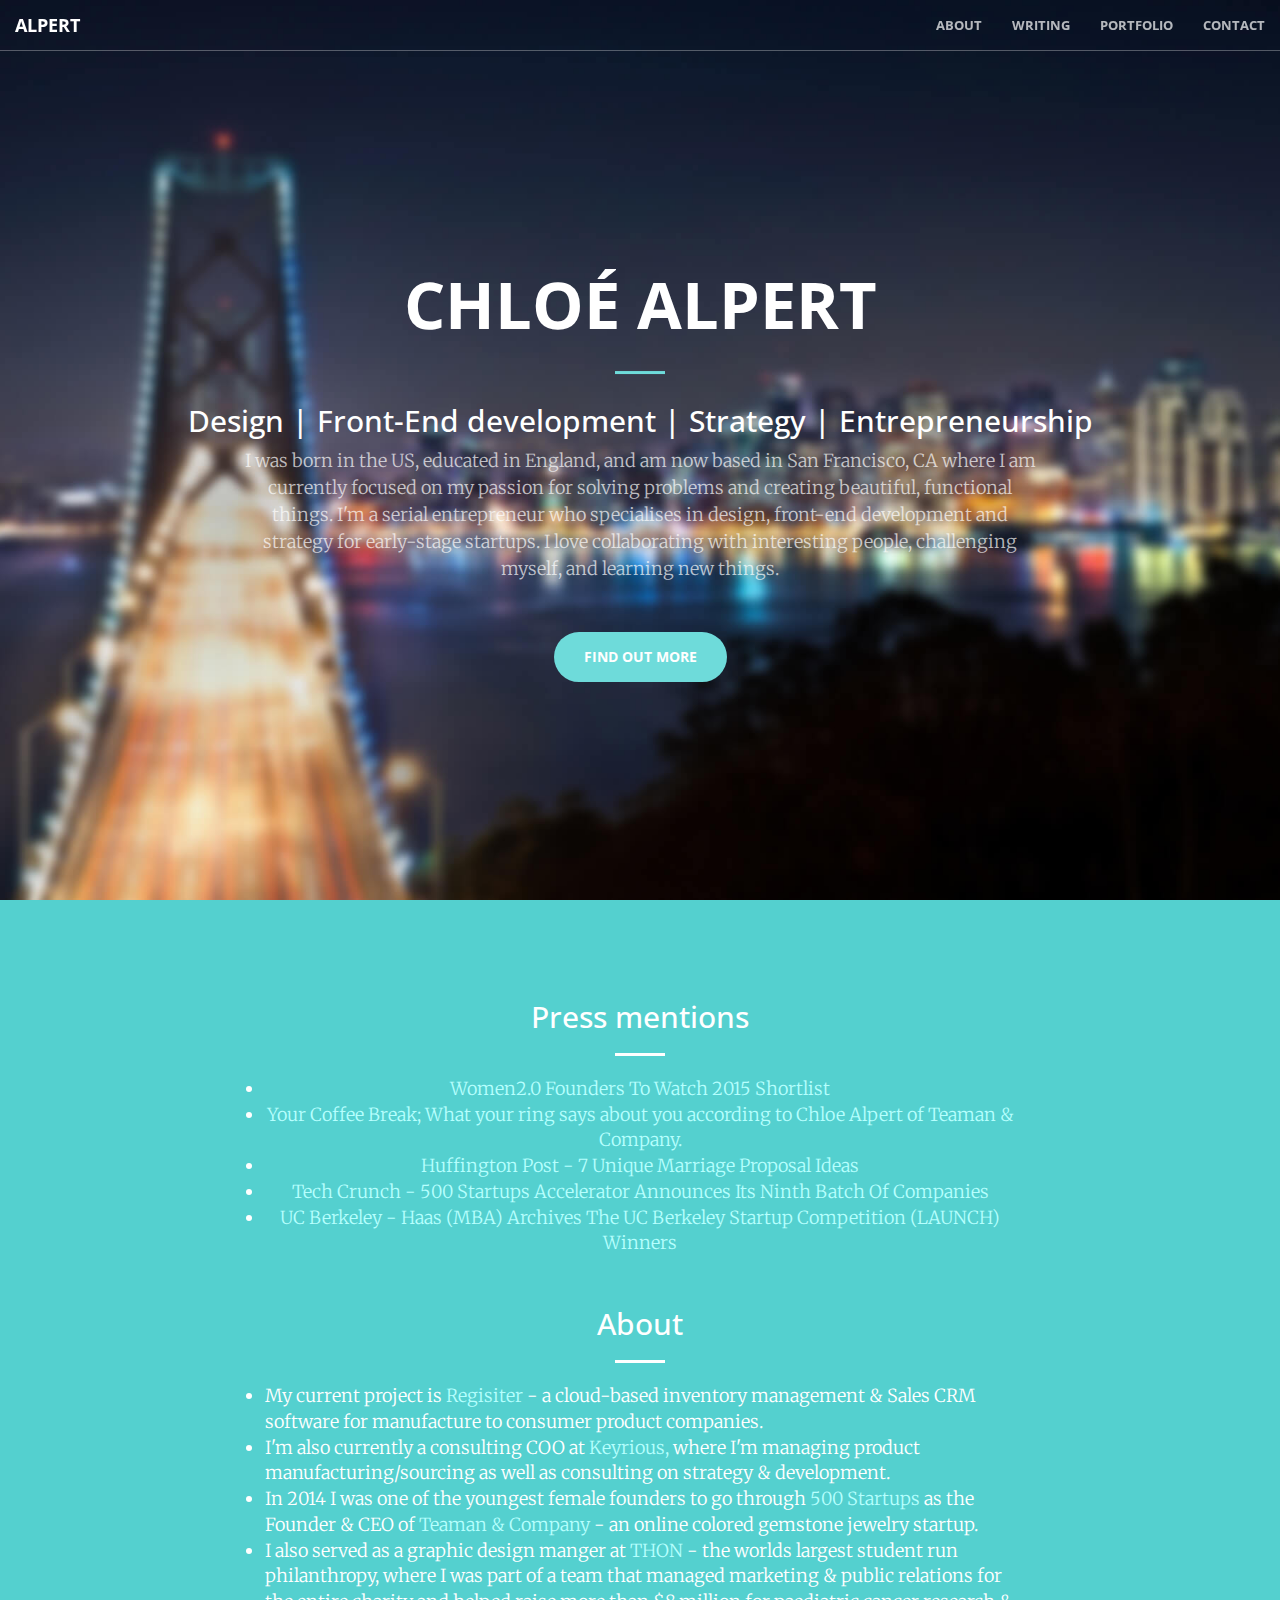
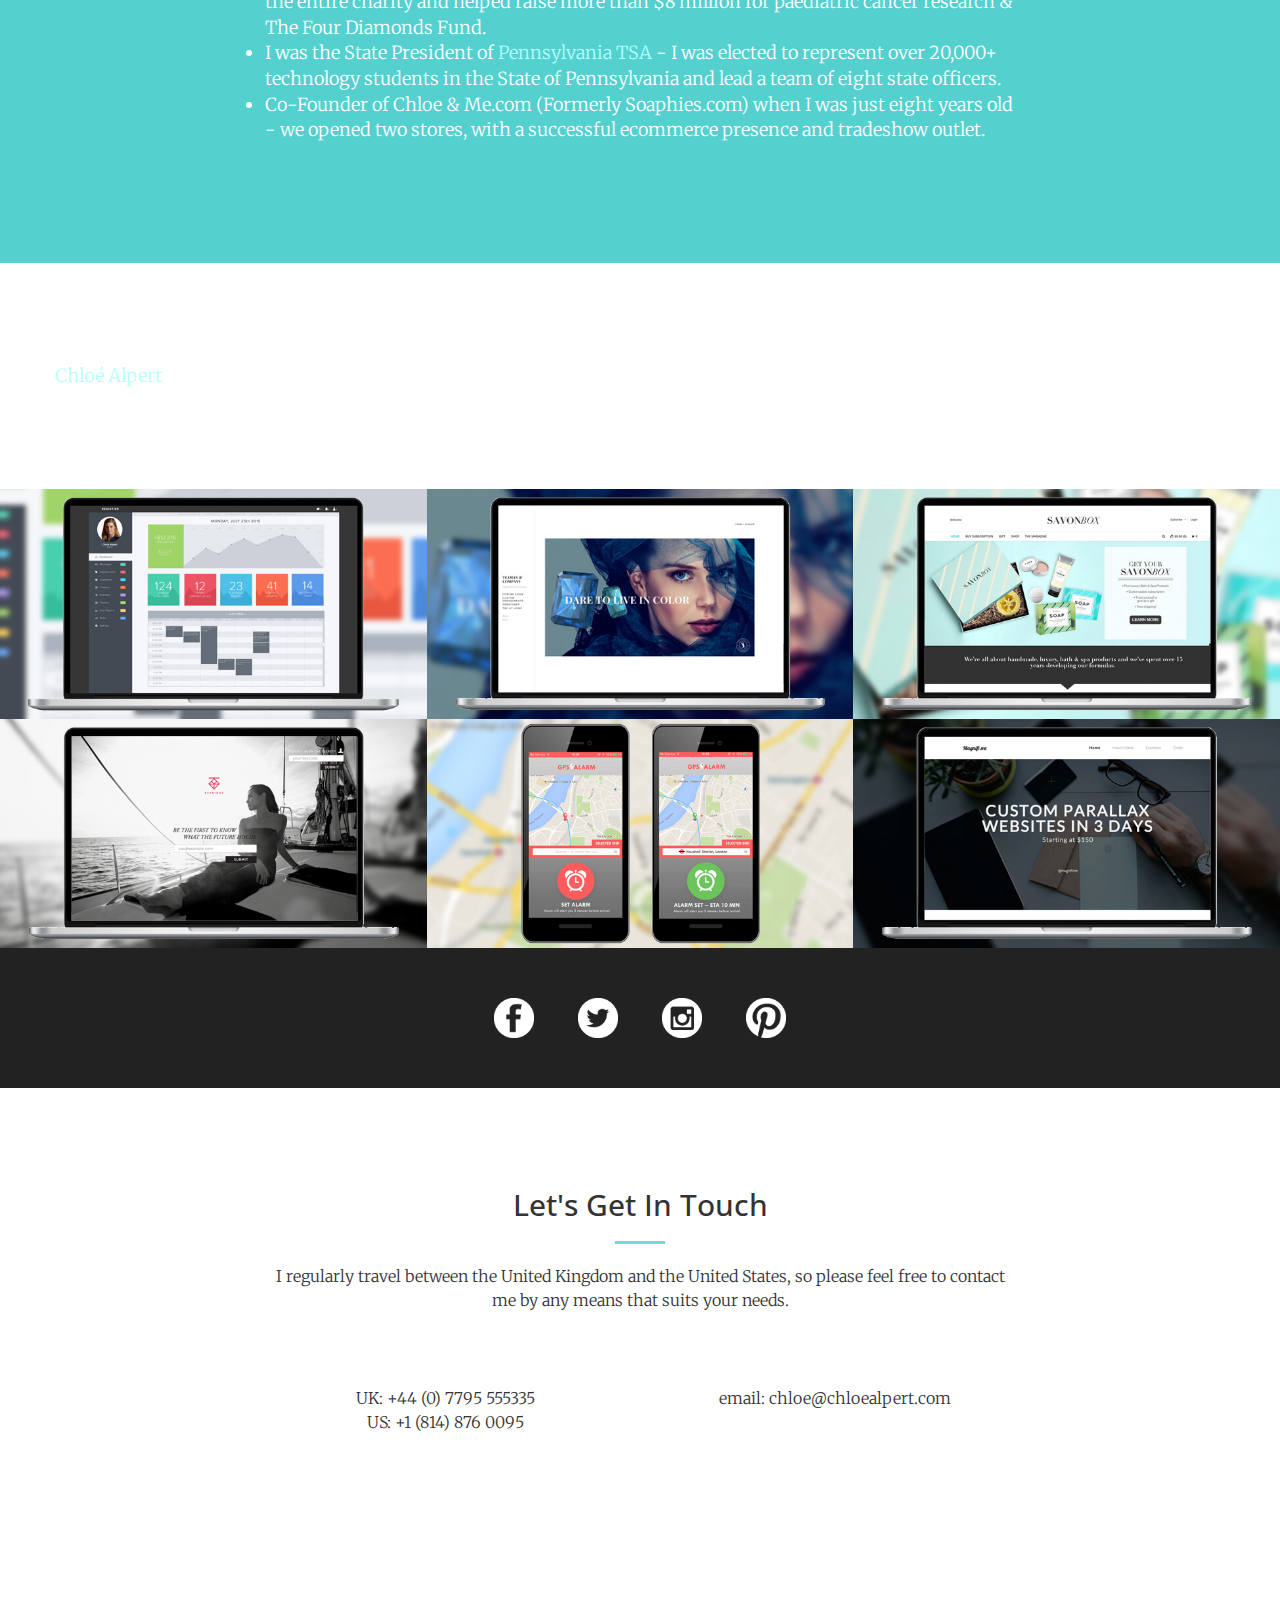
==== commit bd14e141: "Bootstrap Update" ====
--- a/index.html
+++ b/index.html
@@ -1,369 +1,293 @@
-<!DOCTYPE HTML>
-<!--[if lt IE 7]><html class="no-js lt-ie9 lt-ie8 lt-ie7"><![endif]-->
-<!--[if IE 7]><html class="no-js lt-ie9 lt-ie8"><![endif]-->
-<!--[if IE 8]><html class="no-js lt-ie9"><![endif]-->
-<!--[if gt IE 8]><!--><html class="no-js"><!--<![endif]-->
-<head>
-	<meta http-equiv="Content-Type" content="text/html; charset=utf-8"/>
-	<meta name="viewport" content="width=device-width; initial-scale=1.0; maximum-scale=1.0;">
-	<!--<meta name="viewport" content="width=device-width, initial-scale = 1.0, user-scalable = no">-->
-	<title>Chloé Alpert</title>
-	<meta name="description" content="Design + Front-end Development | Growth Hacking | Entrepreneurship ">
-	<meta name="keywords" content="HTML,CSS,XML,JavaScript,Chloe,Alpert,Designer,Entrepreneur,London,San Francisco,Teaman,Jewelry, Jewellery,Teamanco">
-	<meta name="author" content="Chloe Alpert">
-	<meta charset="UTF-8">
-	<link rel="icon" 
-      type="image/png" 
-      href="http://chloealpert.com/images/favicon.png">
-	<link rel="stylesheet" href="css/normalize.css" type="text/css" media="screen">
-	<link rel="stylesheet" href="css/grid.css" type="text/css" media="screen">
-	<link rel="stylesheet" href="css/style.css" type="text/css" media="screen">
-	<!-- <link rel="stylesheet" href="css/style.min.css" type="text/css" media="screen"> -->
-	<!--[if IE]><script src="http://html5shim.googlecode.com/svn/trunk/html5.js"></script><![endif]-->
-	<link href='http://fonts.googleapis.com/css?family=Cardo:400,700' rel='stylesheet' type='text/css'>
-	<link href='http://fonts.googleapis.com/css?family=Open+Sans:400,700,600' rel='stylesheet' type='text/css'>
-<!--image slider bits -->
- <link href="themes/3/js-image-slider.css" rel="stylesheet" type="text/css" />
-    <script src="themes/3/js-image-slider.js" type="text/javascript"></script>
-    
-    <style type="text/css">
-        .cap  {width:190px;height:240px;display:inline-block;background:white url(images/caption1.gif) no-repeat 0 0;border-radius:4px;}
-        .cap2 {background-image:url(images/caption2.gif)}
-        .cap3 {background-image:url(images/caption3.gif)}
-        .cap4 {background-image:url(images/caption4.gif)}
-    </style>
-    <script type="text/javascript">
-
-  var _gaq = _gaq || [];
-  _gaq.push(['_setAccount', 'UA-15128153-1']);
-  _gaq.push(['_trackPageview']);
-
-  (function() {
-    var ga = document.createElement('script'); ga.type = 'text/javascript'; ga.async = true;
-    ga.src = ('https:' == document.location.protocol ? 'https://ssl' : 'http://www') + '.google-analytics.com/ga.js';
-    var s = document.getElementsByTagName('script')[0]; s.parentNode.insertBefore(ga, s);
-  })();
-
-</script>
-
-<link href='http://fonts.googleapis.com/css?family=Signika+Negative:200,300,400,600,700' rel='stylesheet' type='text/css'>
-<link href='http://fonts.googleapis.com/css?family=Lobster:400' rel='stylesheet' type='text/css'>
-
-<!-- Lightbox script-->
-<script src="js/jquery-1.11.0.min.js"></script>
-	<script src="js/lightbox.min.js"></script>
-	<link href="css/lightbox.css" rel="stylesheet" />
-<!-- EnD lightbox-->
-</head>
-
-<!--Ryan said to make a css class to make the spaing better instead of the br bullshit-->
-<div class="verticalspacer"></div>
-
-<body>
-
-	<div class="menu">
-		<div class="container clearfix">
-
-			<div id="logo" class="grid_3">
-				<img src="images/logo.png">
-			</div>
-
-			<div id="nav" class="grid_9 omega">
-				<ul class="navigation">
-					<li data-slide="1">Home</li>
-					<li data-slide="2">About</li>
-					<li data-slide="3">Work</li>
-					<li data-slide="4">Contact</li>
-					<li onclick="document.location.href='http://www.chloealpert.com/blog'">Blog</li>
-				</ul>
-			</div>
-		</div>
-	</div>
-
-			
-		</div>
-	<div class="slide" id="slide1" data-slide="1" data-stellar-background-ratio="0.5">
-		<div class="container clearfix">
-			<div id="content" class="indexslide">
-				<center>
-					<h1 id="fittext1">Chloé Alpert</h1>
-					<h2 id="fittext1">Design + Front End Development | Growth Hacking | Entrepreneurship </h2><br>
-					<div id="socialicons">
-					<a href="http://www.facebook.com/chloealpert/" target="_blank"> <img src="images/facebook.png"/>
-					<a href="http://www.twitter.com/chloealpert/" target="_blank"> <img src="images/twitter.png"/>
-					<a href="http://www.instagram.com/chloelalpert/" target="_blank"> <img src="images/insta.png"/>
-					<a href="http://www.pinterest.com/cltalpert/" target="_blank"> <img src="images/pinterest.png"/>
-					</div>
-					<!--<h2 style="margin-top:-80px;"><a href="http://www.twitter.com/chloealpert">@chloealpert</a></h2>-->
-				
-				</center>
-			</div>
-		</div>
-	</div>
-
-
-<!-- Slide 2 -->
-
-	<div class="slide" id="slide2" data-slide="2" data-stellar-background-ratio="0.5">
-		<div class="container clearfix">
-			<div id="content" class="grid_12">
-					<h2>About</h2>
-					<img style="float:left;padding-right:20px;" src="images/chloe.png" width="100px" height="auto"/>
-					<p>I was born in the US, educated in England, and am now based in San Francisco, CA where I am currently focused on my passion for solving problems and creating beautiful, functional things.  I focus on design & front-end development, growth hacking & marketing, and strategy in entrepreneurship & early-stage startups. I'm someone who loves collaborating with interesting people and learning everything I can. 
-					</p>
-
-					<br></br>
-					
-					<h2> Press </h2>
-			
-					<li><a href="http://women2.com/2015/01/22/votes-see-results-founders-watch-nominations/">Women2.0 Founders To Watch 2015 Shortlist</a></li>
-					<li><a href="http://www.yourcoffeebreak.co.uk/pillow-talk/26338749175/what-your-ring-says-about-you-according-to-chloe-alpert-of-teaman-company-2/">Your Coffee Break; What your ring says about you according to Chloe Alpert of Teaman & Company.</a></li>
-					<li><a href="http://www.huffingtonpost.com/simone-collins/seven-unique-marriage-pro_b_6180344.html">Huffington Post - 7 Unique Marriage Proposal Ideas</a></li>
-					<li><a href="http://techcrunch.com/2014/04/30/500-startups-accelerator-batch-9/">Tech Crunch - 500 Startups Accelerator Announces Its Ninth Batch Of Companies And Two New EIRs</a></li>
-					<li><a href="http://innovation-archives.berkeley.edu/Lester/news/mail/2014/launch-winners-2014-v3.html">UC Berkeley - Haas (MBA) Archives The UC Berkeley Startup Competition (LAUNCH) Winners</a></li>
-				</ul>
-
-					<br></br>
-					<br></br>
-			
-					<h2> Professional Experience </h2>
-
-							<ul>
-							  <li>My current project is <a href="http://www.savonbox.com/">SAVONBOX</a> - the handmade bath & spa subscirption service and marketplace. We'll be launching later this year, and for now you can follow <a href="http://www.angel.co/savonbox">SAVONBOX on Angelist.</a></li>
-							  <li>Currently the COO at <a href="http://www.keyrious.com">Keyrious,</a> where I'm mangaing product as well as assisting on front-end development & growth hacking.</li>
-							  <li>In 2014 I went through <a href="www.500.co/">500 Startups</a> as the Founder & CEO of <a href="https://angel.co/teaman-company">Teaman & Company</a> as was one of the youngest female founders to ever go through 500. </li>
-							  <li>Former Marketing Diretor at The Shelf, a platform to connect relevant bloggers and social influencers.</li>
-							  <li>Graphic Design Manger at <a href="www.thon.org/">THON</a> - the worlds largest student run philanthropy, where I was part of a team that managed marketing & public relations for the entire charity and helped raise more than $8 million for paediatric cancer research & The Four Diamonds Fund.</li>
-							  <li>State President of <a href="www.tsaweb.org">Pennsylvania TSA</a> - I was elected to represent over 20,000+ technology students in the State of Pennsyvania and lead a team of eight state officers.</li>
-							  <li>Co-Founder of Chloe & Me.com (Formerly Soaphies.com) when I was just a little thing, We opened two stores and have a sucess web business. You can guess where SAVONBOX has its roots.</li><br></br>
-							  <li>I'm currently focused on my next big endeavour - want to talk? <a href="mailto:chloe@chloealpert.com">Email Me</a></li>
-							</ul>
-						
-
-
-<!-- Old professional experience - keep for later use if necessary -->
-<!--
-						<b><a href="www.teamanco.com">Founder & CCO, Teaman & Company</a></b><br>
-						<i>February 2015 – March 2015 | San Francisco, CA<br></i>
-						•Working with the Chief Executive Officer to develop cohesive and productive goals for the company and designs ways to meet them.<br>
-						•Transforming rough ideas and general concepts into actions<br>
-						•Lead creative team and direct project completion in line with company goals.<br>
-						•Develop design concepts to further brand identity.<br>
-						•Leading UX/UI concept and execution with international development team.<br>
-
-								<br></br> 
-								<br></br>						
-
-
-						<b><a href="www.teamanco.com">Founder & CEO, Teaman & Company</a></b><br>
-						<i>September 2012 – February2015 | San Francisco, CA<br></i>
-						In 1947 a diamond was forever, but that was over 60 years ago. 
-						<br>It’s time to stop living in black and white.
-
-						<br></br>Teaman & Company is the colored gemstone company.  We’re the jeweler to the millennial generation, and we’re changing the way people buy luxury jewelry online. With our range of colored gemstone engagement rings & jewelry, we’re giving our customers access to incredible jewelry and service that they have never seen before.
-
-						<br></br>It’s 2014. Dare to live in color.<br></br>
-
-						•Batch 9 500 Startups<br>
-						•Revenue positive as of January 2014.<br>
-						•UC Berkeley LAUNCH business competition 2014 1st place products & services winner.<br>
-						•The Foundry at Citris Incubator 2014-2015 at UC Berkeley<br>
-						•UC Berkeley Skydeck Incubator 2015 at UC Berkeley
-
-								<br></br> 
-								<br></br>
-
-
-						<b>Marketing Director, TheShelf.com</b><br>
-						<i>September 2013 – December 2013 | San Francisco, CA + Las Vegas, NV<br></i>
-						Developed brand and user outreach strategy across multiple platforms (Social Media, Blogging Campaign, B2B & Customer facing product marketing), and generated repository of over 8,000 unique bloggers for product campaigns and outreach.
-
-						<br></br>
-						<br></br>
-
-						<b>Marketing & Community Development Internship at PICT.com</b><br>
-						<i>5/2013–9/2013 | San Francisco, CA<br></i>
-						Helped refine and execute online marketing strategy including brand and publisher outreach, developing community repository and cultivation strategy.  Was instrumental in customer facing marketing campaigns, and running user conversation marketing strategies.<br></br> 
-
-						As of January 2014, PICT was acquired by Popsugar.
-
-						<br></br>
-						<br></br>
-
-						<b>Marketing & Product Development Internship at Hatton Jewels</b><br>
-						<i>September 2012 – Octoer 2012 | London, United Kingdom<br> </i>
-						Developed, reﬁned, and executed social media & initial online customer facing marketing strategy, and achieved a 3000% increase in  online trafﬁc, enabled tools for tracking and analysing customer funnel, trafﬁc, visits and automated content schedules. <br></br>
-
-						Helped manage product and inventory accounts for the Hatton Garden showing at the 2012 Hong Kong Jewellery & Trade show, which organised and sent over £80 million of inventory from London’s Top jewellers in Hong Kong. 
-
-						<br></br>
-						<br></br>
-
-						<b>Business Development Manager, Sharon Teaman Designs Jewelry</b><br>
-						<i>2005–2013 | USA + UK + China | Family Office</i><br>
-						Worked with suppliers from India, Australia, China, Brazil, Russia, Canada, in purchasing inventory and rough material.		<br></br>
-						Wrote inventory appraisals, and graded/priced stones for retail distribution.
-						Worked with internal and external manufacturers for product inventory lines and outsource production.		
-						Graded, selected and negotiated purchasing of fine pearls in 2006 trip to Shanghai, $30,000 in direct inventory sourcing.
-
-
-						<br></br>
-						<br></br>
-
-						<b>Graphic Design Manager, Public Relations, at THON.org</b><br>
-						<i>August 2009 – June 2010 | State College, PA<br></i>
-						Graphic design & marketing in public relations for the largest student-run philanthropy in the world.	<br></br> 
-
-						THON raised more than $8 million for paediatric cancer research and treatment at Penn State Children’s Hospital in 2009-2010. 	<br></br>
-
-						Worked directly over 15,000 committee members and 300 managers, and helped lead and execute several unique marketing and social media campaigns, developing & founding the initial social marketing strategy. 
-
-
-
-					<br></br>
-					<br></br>
-
-						<b>Pennsylvania State President | Technology Student Association</b><br>
-						<i>2005 – 2009 (4 years)Pennsylvania, USA<br></i>
-						Elected position to represent the 20,000+ technology and engineering Students in the state of Pennsylvania on local, state and international levels. 	<br></br>
-
-						Oversaw the function of an elected team of eight state officers and committees, planned and coordinated the 12 regional conferences, the state conference, chaired the state business meetings (parliamentary procedure) and sat on the PATSA state board of directors.	<br></br> 
-
-						Also Promoted STEM education in schools across the state, spoke at various education conferences including TEEAP & The PA Middle & High School Conferences, & CTSO, was the student representative of PATSA in the PA department of education and PA senate, and dealt with all business matters and amendments to the PATSA bylaws.	
-
-						<br></br>
-					<br></br>
-
-						<b>Co-Founder | www.soaphies.com</b><br>
-						<i>2001 – 2007 Pennsylvania, USA<br></i>
-						Handmade glycerine soaps and essentials from our home to yours. Opened two stores in Pennsylvania, moved 100% online and continued to do trade shows around the country.  Soaphies.com is on hiatus to be revisited in the future, 100% IP retained and licensed.	<br></br>
--->
-
-
-			</div>
-		</div>
-	</div>
-
-<!-- Slide 3 -->
-
-	<div class="slide" id="slide3" data-slide="3" data-stellar-background-ratio="0.5">
-		<div class="container clearfix">
-			<div id="content" class="grid_12">
-				<div>
-					<center>
-						<h2> <a href="https://angel.co/savonbox">SAVONBOX</a> </h2>
-							<br></br>
-								<img src="images/p3.jpg" width="90%">
-									<br></br>
-									<p> SavonBox sends you a box with a selection of handmade, luxury glycerine soaps & bath/spa products in a subscription box package. Customize your subscription and receive a different products in every box!  You can buy more of your favorites online at the Savonshop marketplace, where we have have our own products as well as other artisanal bath & spa products from future artisanal partners. 
-									</p>
-					</center>	
-				</div>
-<br></br>
-<br></br>
-<br></br>
-
-				<div>
-					<center>
-						<h2> <a href="https://angel.co/keyrious">Keyrious</a> </h2>
-							<br></br>
-								<img src="images/p4.jpg" width="90%">
-									<br></br>
-									<p> Keyrious transforms beautiful objects into thoughtful experiences through the use of technology. We infuse anticipation and surprise into tangible goods, giving them meaning that can evolve over time.  I worked on front end development for the Keyrious Website
-									</p>	
-					</center>	
-				</div>
-<br></br>
-<br></br>
-<br></br>
-
-
-				<div>
-					<center>
-						<h2> <a href="https://angel.co/teaman-company">Teaman & Company</a> </h2>
-							<br></br>
-								<img src="images/p1.jpg" width="90%">
-									<br></br>
-									<p> <a href="www.teamanco.com">Teaman & Company</a> Teaman & Company is setting out to becoming the new face of colored gemstone engagement rings and artisanal jewellery. </p>	<br>
-									<!--<img src="images/teamanco.jpg" width="90%"><br></br>
-										<div class="image-set">
-					<a class="example-image-link" href="images/awireframe1.gif" data-lightbox="example-set" data-title="Page 1"><img class="example-image" src="images/awireframe1.gif" alt=""/></a>
-					<a class="example-image-link" href="images/awireframe2.gif" data-lightbox="example-set" data-title="Page 2"><img class="example-image" src="images/awireframe2.gif" alt="" /></a>
-
-									
-									<p> Original concept wireframes for customer serivce dashbaord for end-to-end e-commerce sales platform</p>
-									</div>-->
-									
-
-					</center>	
-				</div>
-<br></br>
-<br></br>
-<br></br>
-				<div>
-					<center>
-						<h2> <a href="http://www.magnifi.me/">Magnifi.me</a>  </h2>
-							<br></br>
-							<img src="images/p2.jpg" width="90%">
-								<p> There is a barrier to entry for having a well-designed personal custom website that doesn't rely on a blogging or externally owned platofrm. Magnifi.me creates custom parallax websites for personal and business use that are completely custom are delivered in three days or less,  and start at $150. Our goal is to provide excellent, and professional design at an affordable price and an efficient speed. <br> </br>
-
-								 The business model was inspired by Berkeley-based startup SpoonRocket, which is able to deliever good quality meals in under 10 minutes for $6.  This speed and efficiency is due to a structured and limited option set (there are two dishes to choose from) Magnifi.me gives clients a limited set of layout and service options (four) and they simply fill in the copy and resources they want in our order forms, and our designers put that information into the template structure, and send all of the original files to the client.</p>
-							<!--<img src="images/p2a.png" width="90%">	
-							<p> Clients can choose from a series of stock image backgrounds for their title page, or they can provide their own images.  Clients are responsible for purchasing their own hosting and domain, but Magnifi.me does offer an assistance serivce to help clients set up their site.</p>-->
-					</center>	
-				</div>
-<br></br>
-<br></br>
-<br></br>
-				<div>
-					<center>
-						<h2> CMYK </h2>
-						<br></br>
-						<img src="images/p2a.jpg">
-							<br></br>
-							<p> CMYK print.  Taking the components of modern print design, and applying post-modern principles of deconstruction to create a poster series made up of the components of print. The final series was printed on clear acetate and layered in order to view the construction and deconstruction of the final image. </p>	
-					  	<img width="80%" src="images/p2all.jpg" >	
-					</center>	
-				</div>
-
-			</div>
-		</div>
-	</div>
-
-
-
-<!-- Slide 4 -->
-
-	<div class="slide" id="slide4" data-slide="4" data-stellar-background-ratio="0.5">
-		<div class="container clearfix">
-			<div id="content" class="grid_12">
-				<h2>Contact</h2>
-				<p>skype: chloealpert<br>
-				twitter: <a href="http://www.twitter.com/chloealpert/">@chloealpert</a><br>
-				email: chloe@chloealpert.com<br></br>
-				UK: +44 (0) 7795 555335 <br>
-				US: +1 (814) 876 0095<br></br>
-				I regularly travel between the United Kingdom and the United States, so please feel free to contact me by any means that suits your needs.<br>
-				You can download my <a href="http://www.chloealpert.com/RESUME.pdf">résumé</a> here. <br></p>
-							
-			</div>
-		</div>
-	</div>
-
-	<script type="text/javascript" src="http://ajax.googleapis.com/ajax/libs/jquery/1.7.2/jquery.min.js"></script>
-	<script type="text/javascript" src="js/jquery.stellar.min.js"></script>
-	<script type="text/javascript" src="js/waypoints.min.js"></script>
-	<script type="text/javascript" src="js/jquery.easing.1.3.js"></script>
-	<script type="text/javascript" src="js/scripts.js"></script>
-	<script src="http://ajax.googleapis.com/ajax/libs/jquery/1/jquery.min.js"></script>
- 	<script src="jquery.fittext.js"></script>
-	<script type="text/javascript">
-		$("#fittext1").fitText();
-		$("#fittext2").fitText(1.2);
-		$("#fittext3").fitText(1.1, { minFontSize: '50px', maxFontSize: '75px' });
-	</script>
-	<!-- <script type="text/javascript" src="js/scripts.min.js"></script> -->
-
-
-</body>
-</html>
+<!DOCTYPE html>
+<html lang="en">
+
+<head>
+
+    <meta charset="utf-8">
+    <meta http-equiv="X-UA-Compatible" content="IE=edge">
+    <meta name="viewport" content="width=device-width, initial-scale=1">
+    <meta name="description" content="Design + Front-end Development | Growth Hacking | Entrepreneurship ">
+    <meta name="author" content="Chloe Alpert">
+    <link rel="icon" 
+      type="image/png" 
+      href="http://chloealpert.com/img/favicon.png">
+
+    <title>Chloe Alpert</title>
+
+    <!-- Bootstrap Core CSS -->
+    <link rel="stylesheet" href="css/bootstrap.min.css" type="text/css">
+
+    <!-- Custom Fonts -->
+    <link href='http://fonts.googleapis.com/css?family=Open+Sans:300italic,400italic,600italic,700italic,800italic,400,300,600,700,800' rel='stylesheet' type='text/css'>
+    <link href='http://fonts.googleapis.com/css?family=Merriweather:400,300,300italic,400italic,700,700italic,900,900italic' rel='stylesheet' type='text/css'>
+    <link rel="stylesheet" href="font-awesome/css/font-awesome.min.css" type="text/css">
+
+    <!-- Plugin CSS -->
+    <link rel="stylesheet" href="css/animate.min.css" type="text/css">
+
+    <!-- Custom CSS -->
+    <link rel="stylesheet" href="css/creative.css" type="text/css">
+
+    <!-- HTML5 Shim and Respond.js IE8 support of HTML5 elements and media queries -->
+    <!-- WARNING: Respond.js doesn't work if you view the page via file:// -->
+    <!--[if lt IE 9]>
+        <script src="https://oss.maxcdn.com/libs/html5shiv/3.7.0/html5shiv.js"></script>
+        <script src="https://oss.maxcdn.com/libs/respond.js/1.4.2/respond.min.js"></script>
+    <![endif]-->
+
+<script type="text/javascript">
+
+  var _gaq = _gaq || [];
+  _gaq.push(['_setAccount', 'UA-15128153-1']);
+  _gaq.push(['_trackPageview']);
+
+  (function() {
+    var ga = document.createElement('script'); ga.type = 'text/javascript'; ga.async = true;
+    ga.src = ('https:' == document.location.protocol ? 'https://ssl' : 'http://www') + '.google-analytics.com/ga.js';
+    var s = document.getElementsByTagName('script')[0]; s.parentNode.insertBefore(ga, s);
+  })();
+
+</script>
+
+</head>
+
+<body id="page-top">
+
+    <nav id="mainNav" class="navbar navbar-default navbar-fixed-top">
+        <div class="container-fluid">
+            <!-- Brand and toggle get grouped for better mobile display -->
+            <div class="navbar-header">
+                <button type="button" class="navbar-toggle collapsed" data-toggle="collapse" data-target="#bs-example-navbar-collapse-1">
+                    <span class="sr-only">Toggle navigation</span>
+                    <span class="icon-bar"></span>
+                    <span class="icon-bar"></span>
+                    <span class="icon-bar"></span>
+                </button>
+                <a class="navbar-brand page-scroll" href="#page-top">Alpert</a>
+            </div>
+
+            <!-- Collect the nav links, forms, and other content for toggling -->
+            <div class="collapse navbar-collapse" id="bs-example-navbar-collapse-1">
+                <ul class="nav navbar-nav navbar-right">
+                    <li>
+                        <a class="page-scroll" href="#about">About</a>
+                    </li>
+                    <li>
+                        <a class="page-scroll" href="#services">Writing</a>
+                    </li>
+                    <li>
+                        <a class="page-scroll" href="#portfolio">Portfolio</a>
+                    </li>
+                    <li>
+                        <a class="page-scroll" href="#contact">Contact</a>
+                    </li>
+                </ul>
+            </div>
+            <!-- /.navbar-collapse -->
+        </div>
+        <!-- /.container-fluid -->
+    </nav>
+
+    <header>
+        <div class="header-content">
+            <div class="header-content-inner">
+            <br></br>
+                <h1>Chloé Alpert</h1>
+                <hr>
+                <h2> Design | Front-End development | Strategy | Entrepreneurship</h2>
+                <p>I was born in the US, educated in England, and am now based in San Francisco, CA where I am currently focused on my passion for solving problems and creating beautiful, functional things. I'm a serial entrepreneur who specialises in design, front-end development and strategy for early-stage startups. I love collaborating with interesting people, challenging myself, and learning new things.</p>
+                <a href="#about" class="btn btn-primary btn-xl page-scroll">Find Out More</a>
+            </div>
+        </div>
+    </header>
+
+    <section class="bg-primary" id="about">
+        <div class="container">
+            <div class="row">
+                <div class="col-lg-8 col-lg-offset-2">
+                  <center>
+                    <h2 class="section-heading">Press mentions</h2>
+                    <hr class="light">
+                        <p class="text-faded">
+                            <li><a href="http://women2.com/2015/01/22/votes-see-results-founders-watch-nominations/">Women2.0 Founders To Watch 2015 Shortlist</a></li>
+                            <li><a href="http://www.yourcoffeebreak.co.uk/pillow-talk/26338749175/what-your-ring-says-about-you-according-to-chloe-alpert-of-teaman-company-2/">Your Coffee Break; What your ring says about you according to Chloe Alpert of Teaman & Company.</a></li>
+                            <li><a href="http://www.huffingtonpost.com/simone-collins/seven-unique-marriage-pro_b_6180344.html">Huffington Post - 7 Unique Marriage Proposal Ideas</a></li>
+                            <li><a href="http://techcrunch.com/2014/04/30/500-startups-accelerator-batch-9/">Tech Crunch - 500 Startups Accelerator Announces Its Ninth Batch Of Companies</a></li>
+                            <li><a href="http://innovation-archives.berkeley.edu/Lester/news/mail/2014/launch-winners-2014-v3.html">UC Berkeley - Haas (MBA) Archives The UC Berkeley Startup Competition (LAUNCH) Winners</a></li>   </center>
+
+               
+
+                        <br></br>
+
+                         <center><h2 class="section-heading" >About</h2></center>
+                           <hr class="light">
+                           <div>
+                            <li>My current project is <a href="http://www.registier.com/">Regisiter</a> - a cloud-based inventory management & Sales CRM software for manufacture to consumer product companies.</li>
+                            <li>I'm also currently a consulting COO at <a href="http://www.keyrious.com">Keyrious,</a> where I'm managing product manufacturing/sourcing as well as consulting on strategy & development.</li>
+                            <li>In 2014 I was one of the youngest female founders to go through <a href="www.500.co/">500 Startups</a> as the Founder & CEO of <a href="https://angel.co/teaman-company">Teaman & Company</a> - an online colored gemstone jewelry startup. </li> 
+                            <li>I also served as a graphic design manger at <a href="www.thon.org/">THON</a> - the worlds largest student run philanthropy, where I was part of a team that managed marketing & public relations for the entire charity and helped raise more than $8 million for paediatric cancer research & The Four Diamonds Fund.</li>
+                            <li>I was the State President of <a href="www.tsaweb.org">Pennsylvania TSA</a> - I was elected to represent over 20,000+ technology students in the State of Pennsylvania and lead a team of eight state officers.</li>
+                            <li>Co-Founder of Chloe & Me.com (Formerly Soaphies.com) when I was just eight years old - we opened two stores, with a successful ecommerce presence and tradeshow outlet.</li>
+                            </div>
+                        </p>
+                </div>
+            </div>
+        </div>
+    </section>
+
+    <section id="services">
+        <div class="container">
+            <div class="row">
+                <script async src="https://static.medium.com/embed.js"></script><a class="m-profile" data-width="100%" data-border="false" href="https://medium.com/@chloealpert">Chloé Alpert</a>
+            </div>
+        </div>
+    </section>
+
+    <section class="no-padding" id="portfolio">
+        <div class="container-fluid">
+            <div class="row no-gutter">
+                <div class="col-lg-4 col-sm-6">
+                    <a href="#" class="portfolio-box">
+                        <img src="img/portfolio/1.jpg" class="img-responsive" alt="">
+                        <div class="portfolio-box-caption">
+                            <div class="portfolio-box-caption-content">
+                                <div class="project-name">
+                                    <h3>Registier</h3>
+                                    <p>Inventory management & Sales CRM</p>
+                                </div>
+                            </div>
+                        </div>
+                    </a>
+                </div>
+                <div class="col-lg-4 col-sm-6">
+                    <a href="#" class="portfolio-box">
+                        <img src="img/portfolio/2.jpg" class="img-responsive" alt="">
+                        <div class="portfolio-box-caption">
+                            <div class="portfolio-box-caption-content">
+                                <div class="project-name">
+                                    <h3>Teaman & Company</h3>
+                                    <p> Online gemstone jewelry startup | A 500 Startups Company</p>
+                                </div>
+                            </div>
+                        </div>
+                    </a>
+                </div>
+                <div class="col-lg-4 col-sm-6">
+                    <a href="#" class="portfolio-box">
+                        <img src="img/portfolio/3.jpg" class="img-responsive" alt="">
+                        <div class="portfolio-box-caption">
+                            <div class="portfolio-box-caption-content">
+                               <div class="project-name">
+                                    <h3>Savonbox</h3>
+                                    <p> Subscription Bath & Spa Products</p>
+                                </div>
+                            </div>
+                        </div>
+                    </a>
+                </div>
+                <div class="col-lg-4 col-sm-6">
+                    <a href="#" class="portfolio-box">
+                        <img src="img/portfolio/4.jpg" class="img-responsive" alt="">
+                        <div class="portfolio-box-caption">
+                            <div class="portfolio-box-caption-content">
+                               <div class="project-name">
+                                   <h3>Keyrious</h3>
+                                    <p>Luxury goods that unlock experiences</p>
+                                </div>
+                            </div>
+                        </div>
+                    </a>
+                </div>
+                <div class="col-lg-4 col-sm-6">
+                    <a href="#" class="portfolio-box">
+                        <img src="img/portfolio/5.jpg" class="img-responsive" alt="">
+                        <div class="portfolio-box-caption">
+                            <div class="portfolio-box-caption-content">
+                               <div class="project-name">
+                                   <h3>GPS Alarm</h3>
+                                    <p> App Concept - Alarm basd on public transport GPS</p>
+                                </div>
+                            </div>
+                        </div>
+                    </a>
+                </div>
+                <div class="col-lg-4 col-sm-6">
+                    <a href="#" class="portfolio-box">
+                        <img src="img/portfolio/6.jpg" class="img-responsive" alt="">
+                        <div class="portfolio-box-caption">
+                            <div class="portfolio-box-caption-content">
+                                <div class="project-name">
+                                    <h3>Maginifi</h3>
+                                    <p>Custom Parallax website in three days</p>
+                                </div>
+                            </div>
+                        </div>
+                    </a>
+                </div>
+            </div>
+        </div>
+    </section>
+
+    <aside class="bg-dark">
+        <div class="container text-center">
+            <div class="call-to-action">
+            
+                <a id="socialicons" href="http://www.facebook.com/chloealpert/" target="_blank"> <img src="img/facebook.png"></a>
+                        <a id="socialicons" href="http://www.twitter.com/chloealpert/" target="_blank"> <img src="img/twitter.png"></a>
+                        <a id="socialicons" href="http://www.instagram.com/chloealpert/" target="_blank"> <img src="img/insta.png"></a>
+                        <a id="socialicons" href="http://www.pinterest.com/cltalpert/" target="_blank"> <img src="img/pinterest.png"></a>
+            </div>
+        </div>
+    </aside>
+
+    <section id="contact">
+        <div class="container">
+            <div class="row">
+                <div class="col-lg-8 col-lg-offset-2 text-center">
+                    <h2 class="section-heading">Let's Get In Touch</h2>
+                    <hr class="primary">
+                    <p>I regularly travel between the United Kingdom and the United States, so please feel free to contact me by any means that suits your needs.</p>
+                </div>
+                <div class="col-lg-4 col-lg-offset-2 text-center">
+                    <i class="fa fa-phone fa-3x wow bounceIn"></i>
+                     <p>UK: +44 (0) 7795 555335 <br> US: +1 (814) 876 0095</p>
+                </div>
+                <div class="col-lg-4 text-center">
+                    <i class="fa fa-envelope-o fa-3x wow bounceIn" data-wow-delay=".1s"></i>
+                     <p>email: chloe@chloealpert.com</p>
+
+                     <br></br>
+                     <!-- Google Ads -->
+                            <script async src="//pagead2.googlesyndication.com/pagead/js/adsbygoogle.js"></script>
+<!-- www.chloealpert.com -->
+<ins class="adsbygoogle"
+     style="display:inline-block;width:728px;height:90px"
+     data-ad-client="ca-pub-6683772877738001"
+     data-ad-slot="3683675379"></ins>
+<script>
+(adsbygoogle = window.adsbygoogle || []).push({});
+</script>
+
+<!--END google ads -->
+                </div>
+            </div>
+        </div>
+    </section>
+
+    <!-- jQuery -->
+    <script src="js/jquery.js"></script>
+
+    <!-- Bootstrap Core JavaScript -->
+    <script src="js/bootstrap.min.js"></script>
+
+    <!-- Plugin JavaScript -->
+    <script src="js/jquery.easing.min.js"></script>
+    <script src="js/jquery.fittext.js"></script>
+    <script src="js/wow.min.js"></script>
+
+    <!-- Custom Theme JavaScript -->
+    <script src="js/creative.js"></script>
+
+</body>
+
+</html>
--- a/css/creative.css
+++ b/css/creative.css
@@ -0,0 +1,493 @@
+/*!
+ * Start Bootstrap - Creative Bootstrap Theme (http://startbootstrap.com)
+ * Code licensed under the Apache License v2.0.
+ * For details, see http://www.apache.org/licenses/LICENSE-2.0.
+ */
+
+/* Chloe Custom */
+#socialicons img{
+    width:80px;
+    padding-left: 20px;
+    padding-right:20px;
+}
+
+#socialicons img:hover{
+    opacity: .8;
+    }
+
+
+
+html,
+body {
+    width: 100%;
+    height: 100%;
+}
+
+body {
+    font-family: Merriweather,'Helvetica Neue',Arial,sans-serif;
+    font-style: lighter;
+    font-weight: 100;
+}
+
+hr {
+    max-width: 50px;
+    border-color: #6edbda;
+    border-width: 3px;
+}
+
+hr.light {
+    border-color: #fff;
+}
+
+a {
+    color:#b6fffe;
+    -webkit-transition: all .35s;
+    -moz-transition: all .35s;
+    transition: all .35s;
+}
+
+a:hover,
+a:focus {
+    color: #8bfcfb;
+    text-decoration: none;
+}
+
+h1,
+h2,
+h3,
+h4,
+h5,
+h6 {
+    font-family: 'Open Sans','Helvetica Neue',Arial,sans-serif;
+}
+
+p {
+    margin-bottom: 20px;
+    font-size: 16px;
+    line-height: 1.5;
+}
+
+.bg-primary {
+    background-color: #54d0cf;
+}
+
+.bg-dark {
+    color: #fff;
+    background-color: #222;
+}
+
+.text-faded {
+    color: rgba(255,255,255,.7);
+    text-align: center;
+}
+
+section {
+    padding: 100px 0;
+}
+
+aside {
+    padding: 50px 0;
+}
+
+.no-padding {
+    padding: 0;
+}
+
+.navbar-default {
+    border-color: rgba(34,34,34,.05);
+    font-family: 'Open Sans','Helvetica Neue',Arial,sans-serif;
+    background-color: #fff;
+    -webkit-transition: all .35s;
+    -moz-transition: all .35s;
+    transition: all .35s;
+}
+
+.navbar-default .navbar-header .navbar-brand {
+    text-transform: uppercase;
+    font-family: 'Open Sans','Helvetica Neue',Arial,sans-serif;
+    font-weight: 700;
+    color: #54d0cf;
+}
+
+.navbar-default .navbar-header .navbar-brand:hover,
+.navbar-default .navbar-header .navbar-brand:focus {
+    color: #eb3812;
+}
+
+.navbar-default .nav > li>a,
+.navbar-default .nav>li>a:focus {
+    text-transform: uppercase;
+    font-size: 13px;
+    font-weight: 700;
+    color: #222;
+}
+
+.navbar-default .nav > li>a:hover,
+.navbar-default .nav>li>a:focus:hover {
+    color: #54d0cf;
+}
+
+.navbar-default .nav > li.active>a,
+.navbar-default .nav>li.active>a:focus {
+    color: #54d0cf!important;
+    background-color: transparent;
+}
+
+.navbar-default .nav > li.active>a:hover,
+.navbar-default .nav>li.active>a:focus:hover {
+    background-color: transparent;
+}
+
+@media(min-width:768px) {
+    .navbar-default {
+        border-color: rgba(255,255,255,.3);
+        background-color: transparent;
+    }
+
+    .navbar-default .navbar-header .navbar-brand {
+        color: rgba(255,255,255,.7);
+    }
+
+    .navbar-default .navbar-header .navbar-brand:hover,
+    .navbar-default .navbar-header .navbar-brand:focus {
+        color: #fff;
+    }
+
+    .navbar-default .nav > li>a,
+    .navbar-default .nav>li>a:focus {
+        color: rgba(255,255,255,.7);
+    }
+
+    .navbar-default .nav > li>a:hover,
+    .navbar-default .nav>li>a:focus:hover {
+        color: #fff;
+    }
+
+    .navbar-default.affix {
+        border-color: rgba(34,34,34,.05);
+        background-color: #fff;
+    }
+
+    .navbar-default.affix .navbar-header .navbar-brand {
+        font-size: 14px;
+        color: #54d0cf;
+    }
+
+    .navbar-default.affix .navbar-header .navbar-brand:hover,
+    .navbar-default.affix .navbar-header .navbar-brand:focus {
+        color: #eb3812;
+    }
+
+    .navbar-default.affix .nav > li>a,
+    .navbar-default.affix .nav>li>a:focus {
+        color: #222;
+    }
+
+    .navbar-default.affix .nav > li>a:hover,
+    .navbar-default.affix .nav>li>a:focus:hover {
+        color: #54d0cf;
+    }
+}
+
+header {
+    position: relative;
+    width: 100%;
+    min-height: auto;
+    text-align: center;
+    color: #fff;
+    background-image: url(../img/header.jpg);
+    background-position: center;
+    -webkit-background-size: cover;
+    -moz-background-size: cover;
+    background-size: cover;
+    -o-background-size: cover;
+}
+
+header .header-content {
+    position: relative;
+    width: 100%;
+    padding: 100px 15px;
+    text-align: center;
+}
+
+header .header-content .header-content-inner h1 {
+    margin-top: 0;
+    margin-bottom: 0;
+    text-transform: uppercase;
+    font-weight: 700;
+}
+
+header .header-content .header-content-inner hr {
+    margin: 30px auto;
+}
+
+header .header-content .header-content-inner p {
+    margin-bottom: 50px;
+    font-size: 16px;
+    font-weight: 300;
+    color: rgba(255,255,255,.7);
+}
+
+@media(min-width:768px) {
+    header {
+        min-height: 100%;
+    }
+
+    header .header-content {
+        position: absolute;
+        top: 50%;
+        padding: 0 50px;
+        -webkit-transform: translateY(-50%);
+        -ms-transform: translateY(-50%);
+        transform: translateY(-50%);
+    }
+
+    header .header-content .header-content-inner {
+        margin-right: auto;
+        margin-left: auto;
+        max-width: 1000px;
+    }
+
+    header .header-content .header-content-inner p {
+        margin-right: auto;
+        margin-left: auto;
+        max-width: 80%;
+        font-size: 18px;
+    }
+}
+
+.section-heading {
+    margin-top: 0;
+}
+
+.service-box {
+    margin: 50px auto 0;
+    max-width: 400px;
+}
+
+@media(min-width:992px) {
+    .service-box {
+        margin: 20px auto 0;
+    }
+}
+
+.service-box p {
+    margin-bottom: 0;
+}
+
+.portfolio-box {
+    display: block;
+    position: relative;
+    margin: 0 auto;
+    max-width: 650px;
+}
+
+.portfolio-box .portfolio-box-caption {
+    display: block;
+    position: absolute;
+    bottom: 0;
+    width: 100%;
+    height: 100%;
+    text-align: center;
+    color: #fff;
+    opacity: 0;
+    background: rgba(84,208,207,.9);
+    -webkit-transition: all .35s;
+    -moz-transition: all .35s;
+    transition: all .35s;
+}
+
+.portfolio-box .portfolio-box-caption .portfolio-box-caption-content {
+    position: absolute;
+    top: 50%;
+    width: 100%;
+    text-align: center;
+    transform: translateY(-50%);
+}
+
+.portfolio-box .portfolio-box-caption .portfolio-box-caption-content .project-category,
+.portfolio-box .portfolio-box-caption .portfolio-box-caption-content .project-name {
+    padding: 0 15px;
+    font-family: 'Open Sans','Helvetica Neue',Arial,sans-serif;
+}
+
+.portfolio-box .portfolio-box-caption .portfolio-box-caption-content .project-category {
+    text-transform: uppercase;
+    font-size: 14px;
+    font-weight: 600;
+}
+
+.portfolio-box .portfolio-box-caption .portfolio-box-caption-content .project-name {
+    font-size: 18px;
+}
+
+.portfolio-box:hover .portfolio-box-caption {
+    opacity: 1;
+}
+
+@media(min-width:768px) {
+    .portfolio-box .portfolio-box-caption .portfolio-box-caption-content .project-category {
+        font-size: 16px;
+    }
+
+    .portfolio-box .portfolio-box-caption .portfolio-box-caption-content .project-name {
+        font-size: 22px;
+    }
+}
+
+.call-to-action h2 {
+    margin: 0 auto 20px;
+}
+
+.text-primary {
+    color: #54d0cf;
+}
+
+.no-gutter > [class*=col-] {
+    padding-right: 0;
+    padding-left: 0;
+}
+
+.btn-default {
+    border-color: #fff;
+    color: #222;
+    background-color: #fff;
+    -webkit-transition: all .35s;
+    -moz-transition: all .35s;
+    transition: all .35s;
+}
+
+.btn-default:hover,
+.btn-default:focus,
+.btn-default.focus,
+.btn-default:active,
+.btn-default.active,
+.open > .dropdown-toggle.btn-default {
+    border-color: #ededed;
+    color: #222;
+    background-color: #f2f2f2;
+}
+
+.btn-default:active,
+.btn-default.active,
+.open > .dropdown-toggle.btn-default {
+    background-image: none;
+}
+
+.btn-default.disabled,
+.btn-default[disabled],
+fieldset[disabled] .btn-default,
+.btn-default.disabled:hover,
+.btn-default[disabled]:hover,
+fieldset[disabled] .btn-default:hover,
+.btn-default.disabled:focus,
+.btn-default[disabled]:focus,
+fieldset[disabled] .btn-default:focus,
+.btn-default.disabled.focus,
+.btn-default[disabled].focus,
+fieldset[disabled] .btn-default.focus,
+.btn-default.disabled:active,
+.btn-default[disabled]:active,
+fieldset[disabled] .btn-default:active,
+.btn-default.disabled.active,
+.btn-default[disabled].active,
+fieldset[disabled] .btn-default.active {
+    border-color: #fff;
+    background-color: #fff;
+}
+
+.btn-default .badge {
+    color: #fff;
+    background-color: #222;
+}
+
+.btn-primary {
+    border-color: #6edbda;
+    color: #fff;
+    background-color: #6edbda;
+    -webkit-transition: all .35s;
+    -moz-transition: all .35s;
+    transition: all .35s;
+}
+
+.btn-primary:hover,
+.btn-primary:focus,
+.btn-primary.focus,
+.btn-primary:active,
+.btn-primary.active,
+.open > .dropdown-toggle.btn-primary {
+    border-color: #54d0cf;
+    color: #fff;
+    background-color: #54d0cf;
+}
+
+.btn-primary:active,
+.btn-primary.active,
+.open > .dropdown-toggle.btn-primary {
+    background-image: none;
+}
+
+.btn-primary.disabled,
+.btn-primary[disabled],
+fieldset[disabled] .btn-primary,
+.btn-primary.disabled:hover,
+.btn-primary[disabled]:hover,
+fieldset[disabled] .btn-primary:hover,
+.btn-primary.disabled:focus,
+.btn-primary[disabled]:focus,
+fieldset[disabled] .btn-primary:focus,
+.btn-primary.disabled.focus,
+.btn-primary[disabled].focus,
+fieldset[disabled] .btn-primary.focus,
+.btn-primary.disabled:active,
+.btn-primary[disabled]:active,
+fieldset[disabled] .btn-primary:active,
+.btn-primary.disabled.active,
+.btn-primary[disabled].active,
+fieldset[disabled] .btn-primary.active {
+    border-color: #54d0cf;
+    background-color: #54d0cf;
+}
+
+.btn-primary .badge {
+    color: #f05f40;
+    background-color: #fff;
+}
+
+.btn {
+    border: 0;
+    border-radius: 300px;
+    text-transform: uppercase;
+    font-family: 'Open Sans','Helvetica Neue',Arial,sans-serif;
+    font-weight: 700;
+}
+
+.btn-xl {
+    padding: 15px 30px;
+}
+
+::-moz-selection {
+    text-shadow: none;
+    color: #fff;
+    background: #222;
+}
+
+::selection {
+    text-shadow: none;
+    color: #fff;
+    background: #222;
+}
+
+img::selection {
+    color: #fff;
+    background: 0 0;
+}
+
+img::-moz-selection {
+    color: #fff;
+    background: 0 0;
+}
+
+body {
+    webkit-tap-highlight-color: #222;
+}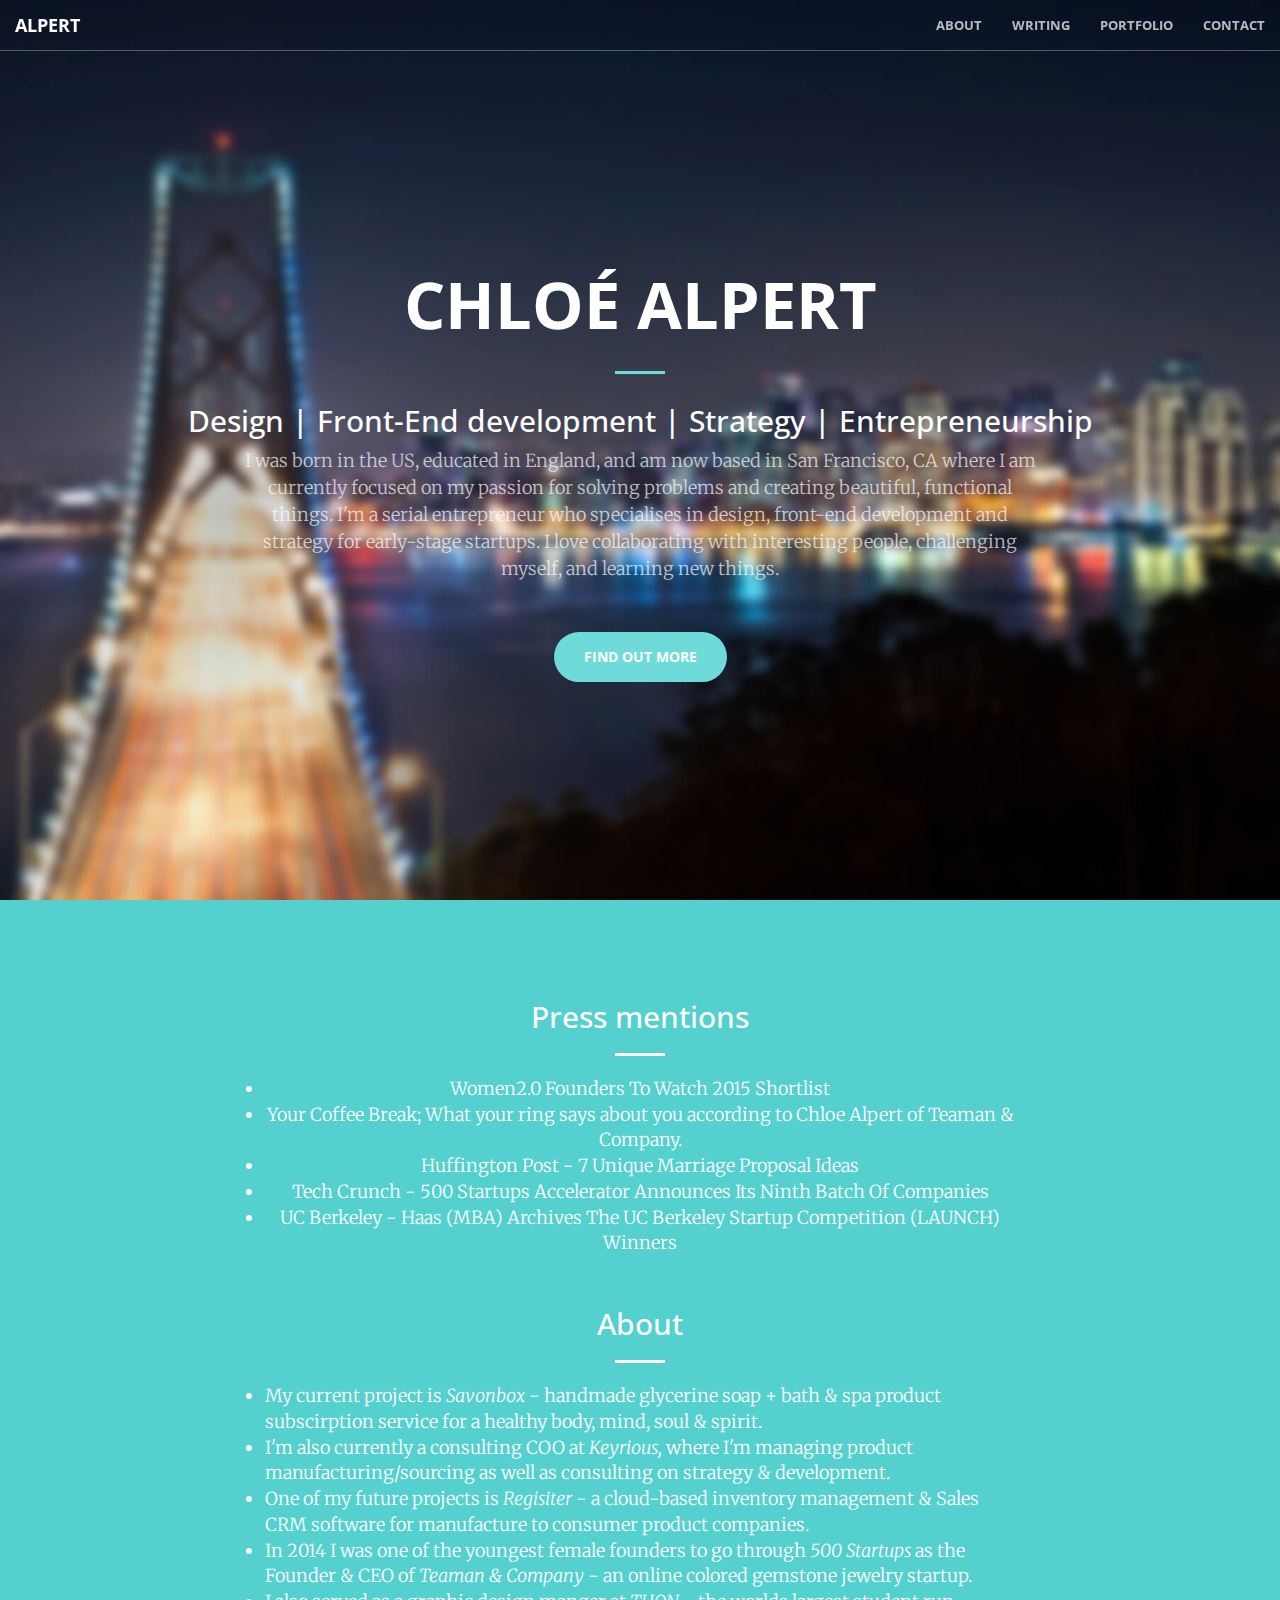
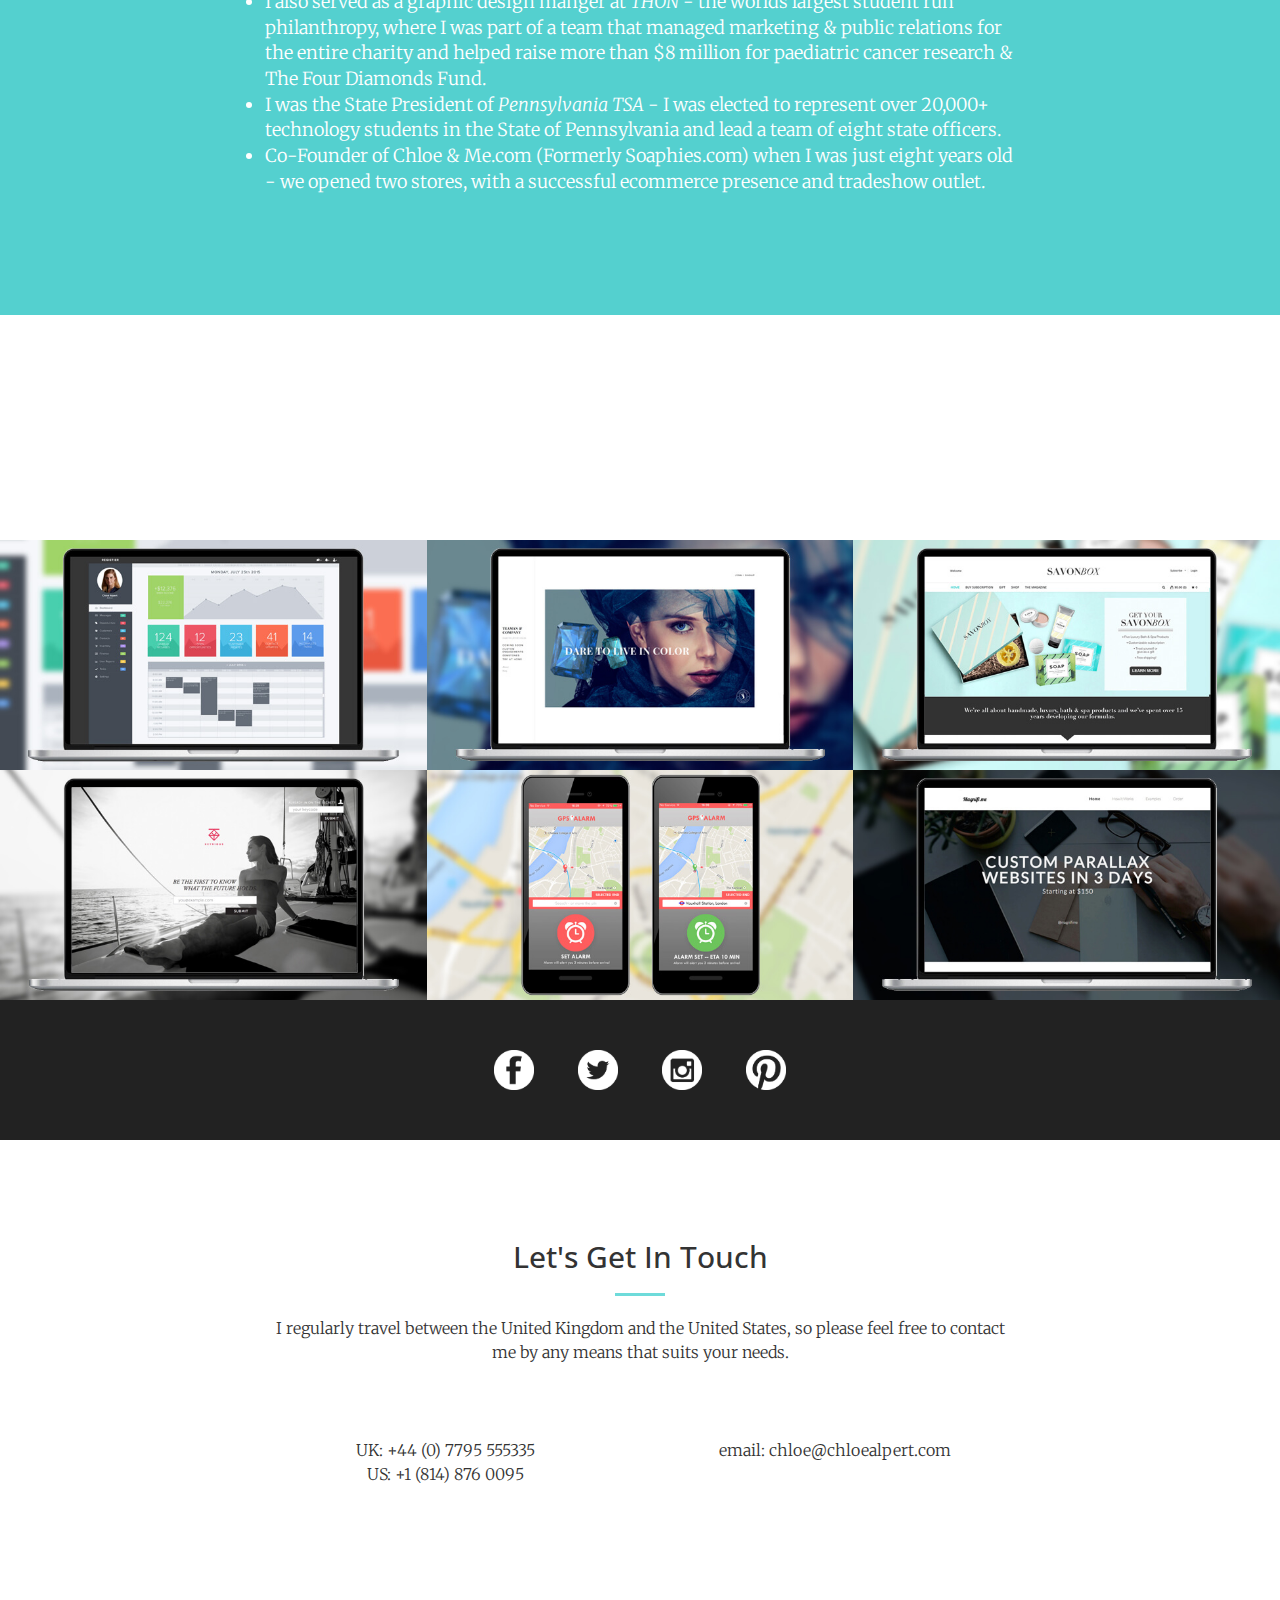
==== commit 2c960561: "Pull" ====
--- a/index.html
+++ b/index.html
@@ -105,6 +105,7 @@
         <div class="container">
             <div class="row">
                 <div class="col-lg-8 col-lg-offset-2">
+                
                   <center>
                     <h2 class="section-heading">Press mentions</h2>
                     <hr class="light">
@@ -121,15 +122,16 @@
 
                          <center><h2 class="section-heading" >About</h2></center>
                            <hr class="light">
-                           <div>
-                            <li>My current project is <a href="http://www.registier.com/">Regisiter</a> - a cloud-based inventory management & Sales CRM software for manufacture to consumer product companies.</li>
-                            <li>I'm also currently a consulting COO at <a href="http://www.keyrious.com">Keyrious,</a> where I'm managing product manufacturing/sourcing as well as consulting on strategy & development.</li>
-                            <li>In 2014 I was one of the youngest female founders to go through <a href="www.500.co/">500 Startups</a> as the Founder & CEO of <a href="https://angel.co/teaman-company">Teaman & Company</a> - an online colored gemstone jewelry startup. </li> 
-                            <li>I also served as a graphic design manger at <a href="www.thon.org/">THON</a> - the worlds largest student run philanthropy, where I was part of a team that managed marketing & public relations for the entire charity and helped raise more than $8 million for paediatric cancer research & The Four Diamonds Fund.</li>
-                            <li>I was the State President of <a href="www.tsaweb.org">Pennsylvania TSA</a> - I was elected to represent over 20,000+ technology students in the State of Pennsylvania and lead a team of eight state officers.</li>
+                           
+                            <li>My current project is <i><a href="http://www.savonbox.com/">Savonbox</a></i> - handmade glycerine soap + bath & spa product subscirption service for a healthy body, mind, soul & spirit.</li>
+                            <li>I'm also currently a consulting COO at <i><a href="http://www.keyrious.com">Keyrious,</a></i> where I'm managing product manufacturing/sourcing as well as consulting on strategy & development.</li>
+                             <li>One of my future projects is <i><a href="http://www.registier.com/">Regisiter</a></i> - a cloud-based inventory management & Sales CRM software for manufacture to consumer product companies.</li>
+                            <li>In 2014 I was one of the youngest female founders to go through <i><a href="www.500.co/">500 Startups</a></i> as the Founder & CEO of <i><a href="https://angel.co/teaman-company">Teaman & Company</a></i> - an online colored gemstone jewelry startup. </li> 
+                            <li>I also served as a graphic design manger at <i><a href="www.thon.org/">THON</a></i> - the worlds largest student run philanthropy, where I was part of a team that managed marketing & public relations for the entire charity and helped raise more than $8 million for paediatric cancer research & The Four Diamonds Fund.</li>
+                            <li>I was the State President of <i><a href="www.tsaweb.org">Pennsylvania TSA</a></i> - I was elected to represent over 20,000+ technology students in the State of Pennsylvania and lead a team of eight state officers.</li>
                             <li>Co-Founder of Chloe & Me.com (Formerly Soaphies.com) when I was just eight years old - we opened two stores, with a successful ecommerce presence and tradeshow outlet.</li>
-                            </div>
-                        </p>
+                            
+                        </p> 
                 </div>
             </div>
         </div>
@@ -227,6 +229,8 @@
             </div>
         </div>
     </section>
+
+ 
 
     <aside class="bg-dark">
         <div class="container text-center">
@@ -261,7 +265,7 @@
                             <script async src="//pagead2.googlesyndication.com/pagead/js/adsbygoogle.js"></script>
 <!-- www.chloealpert.com -->
 <ins class="adsbygoogle"
-     style="display:inline-block;width:728px;height:90px"
+     style="display:inline-block;width:300px;height:90px"
      data-ad-client="ca-pub-6683772877738001"
      data-ad-slot="3683675379"></ins>
 <script>
--- a/css/creative.css
+++ b/css/creative.css
@@ -40,7 +40,7 @@
 }
 
 a {
-    color:#b6fffe;
+    color:#ffffff;
     -webkit-transition: all .35s;
     -moz-transition: all .35s;
     transition: all .35s;
